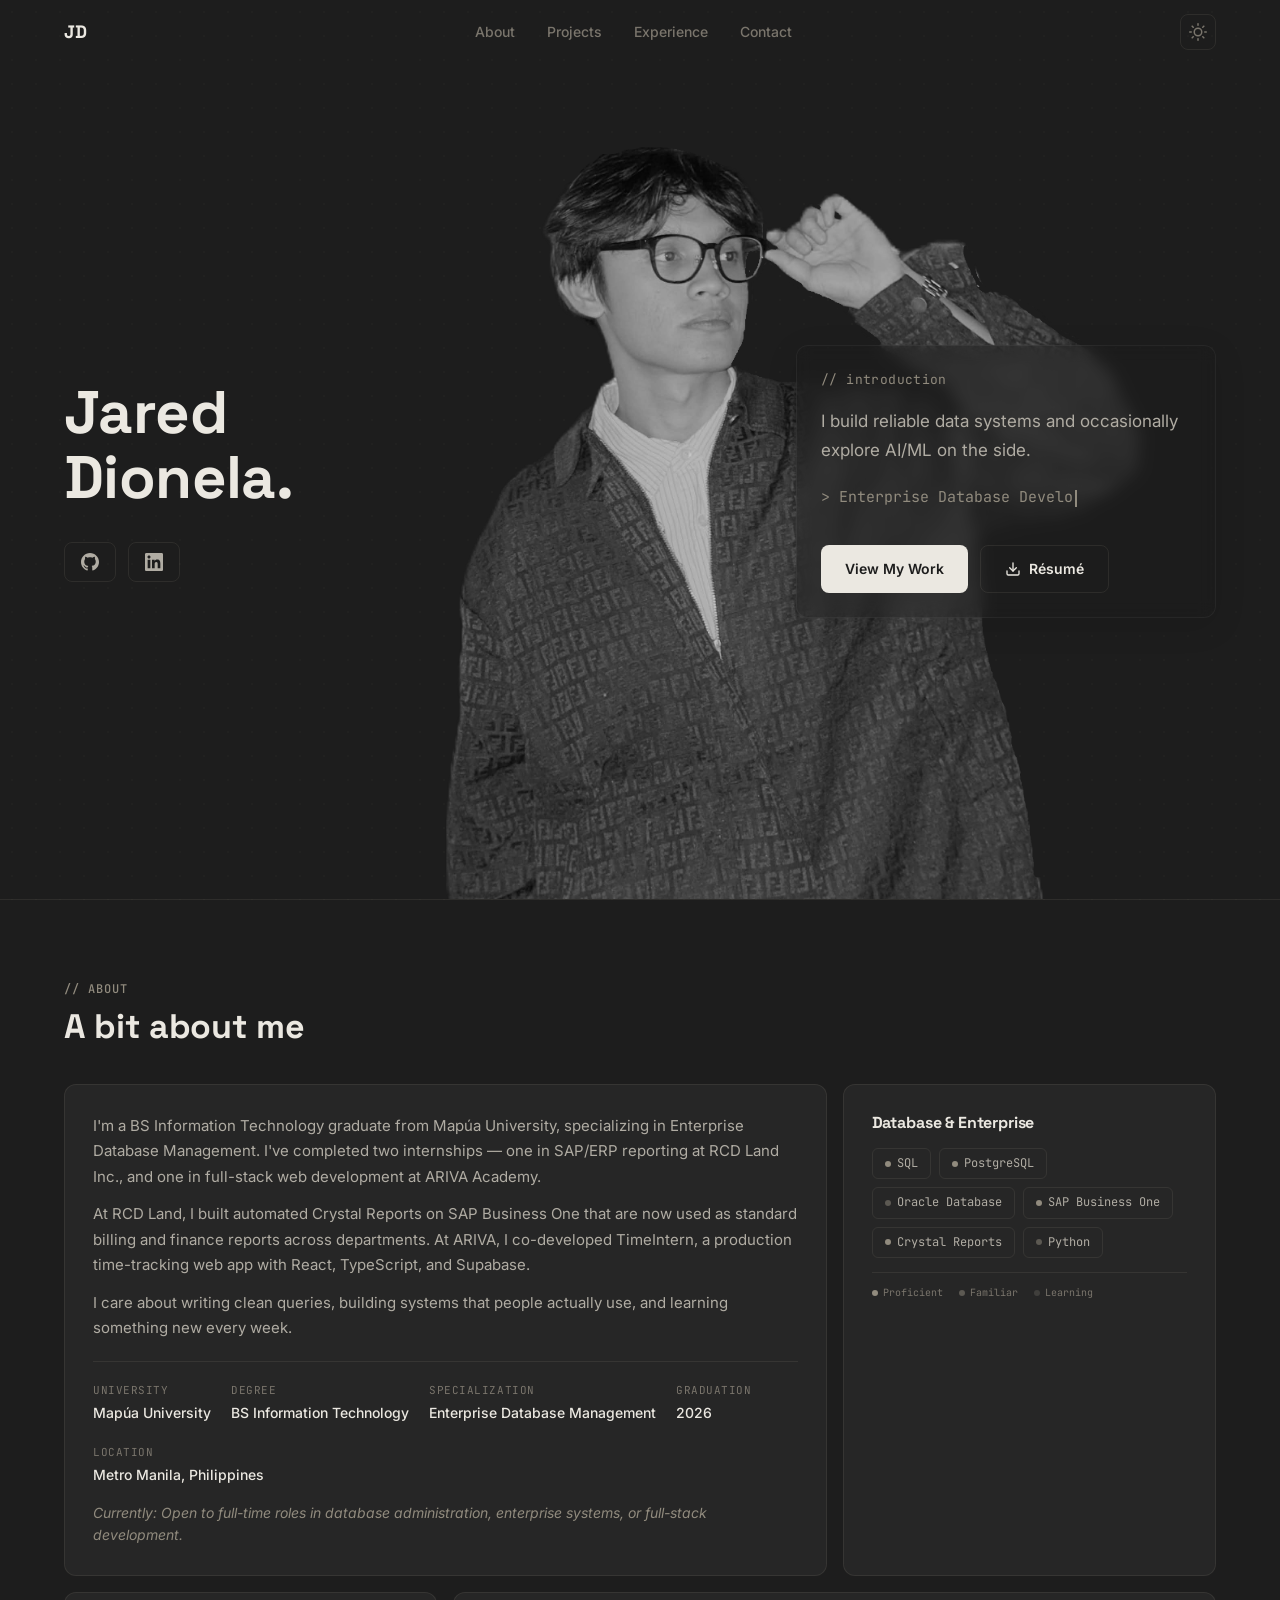
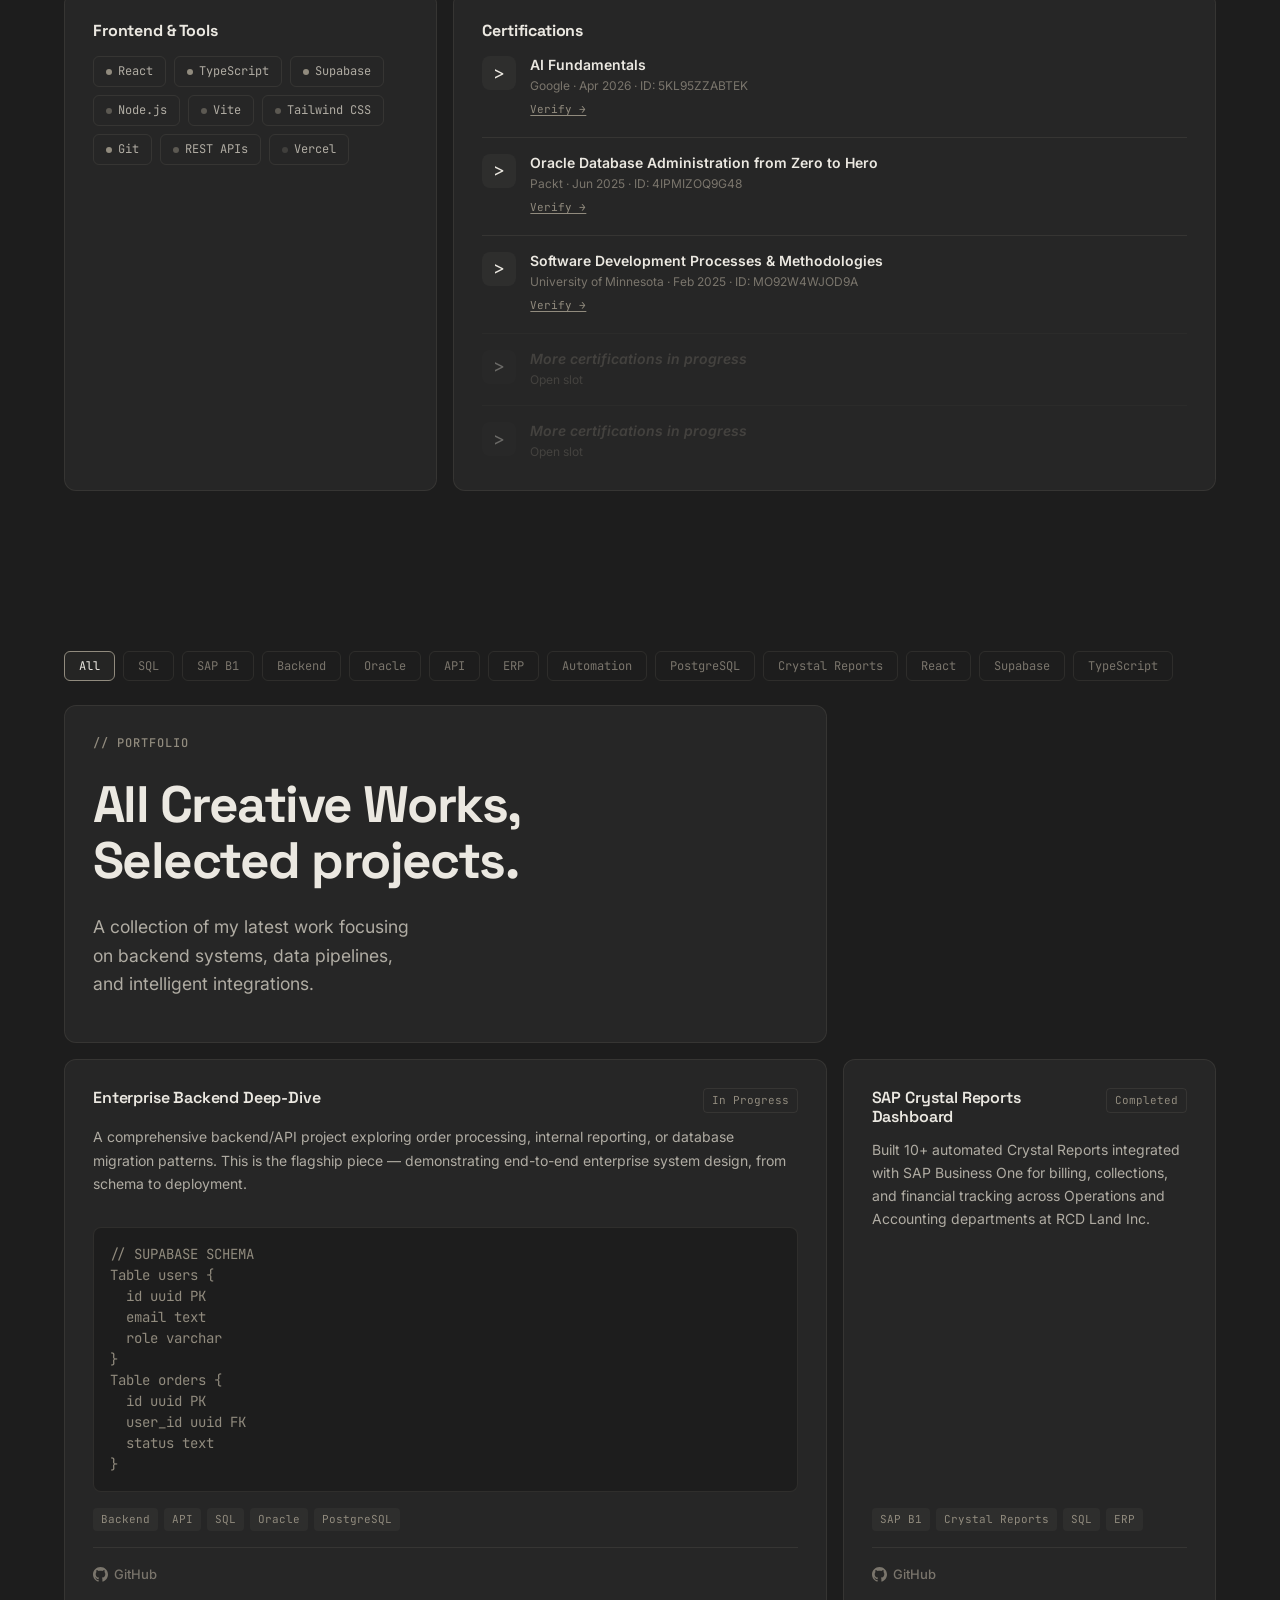
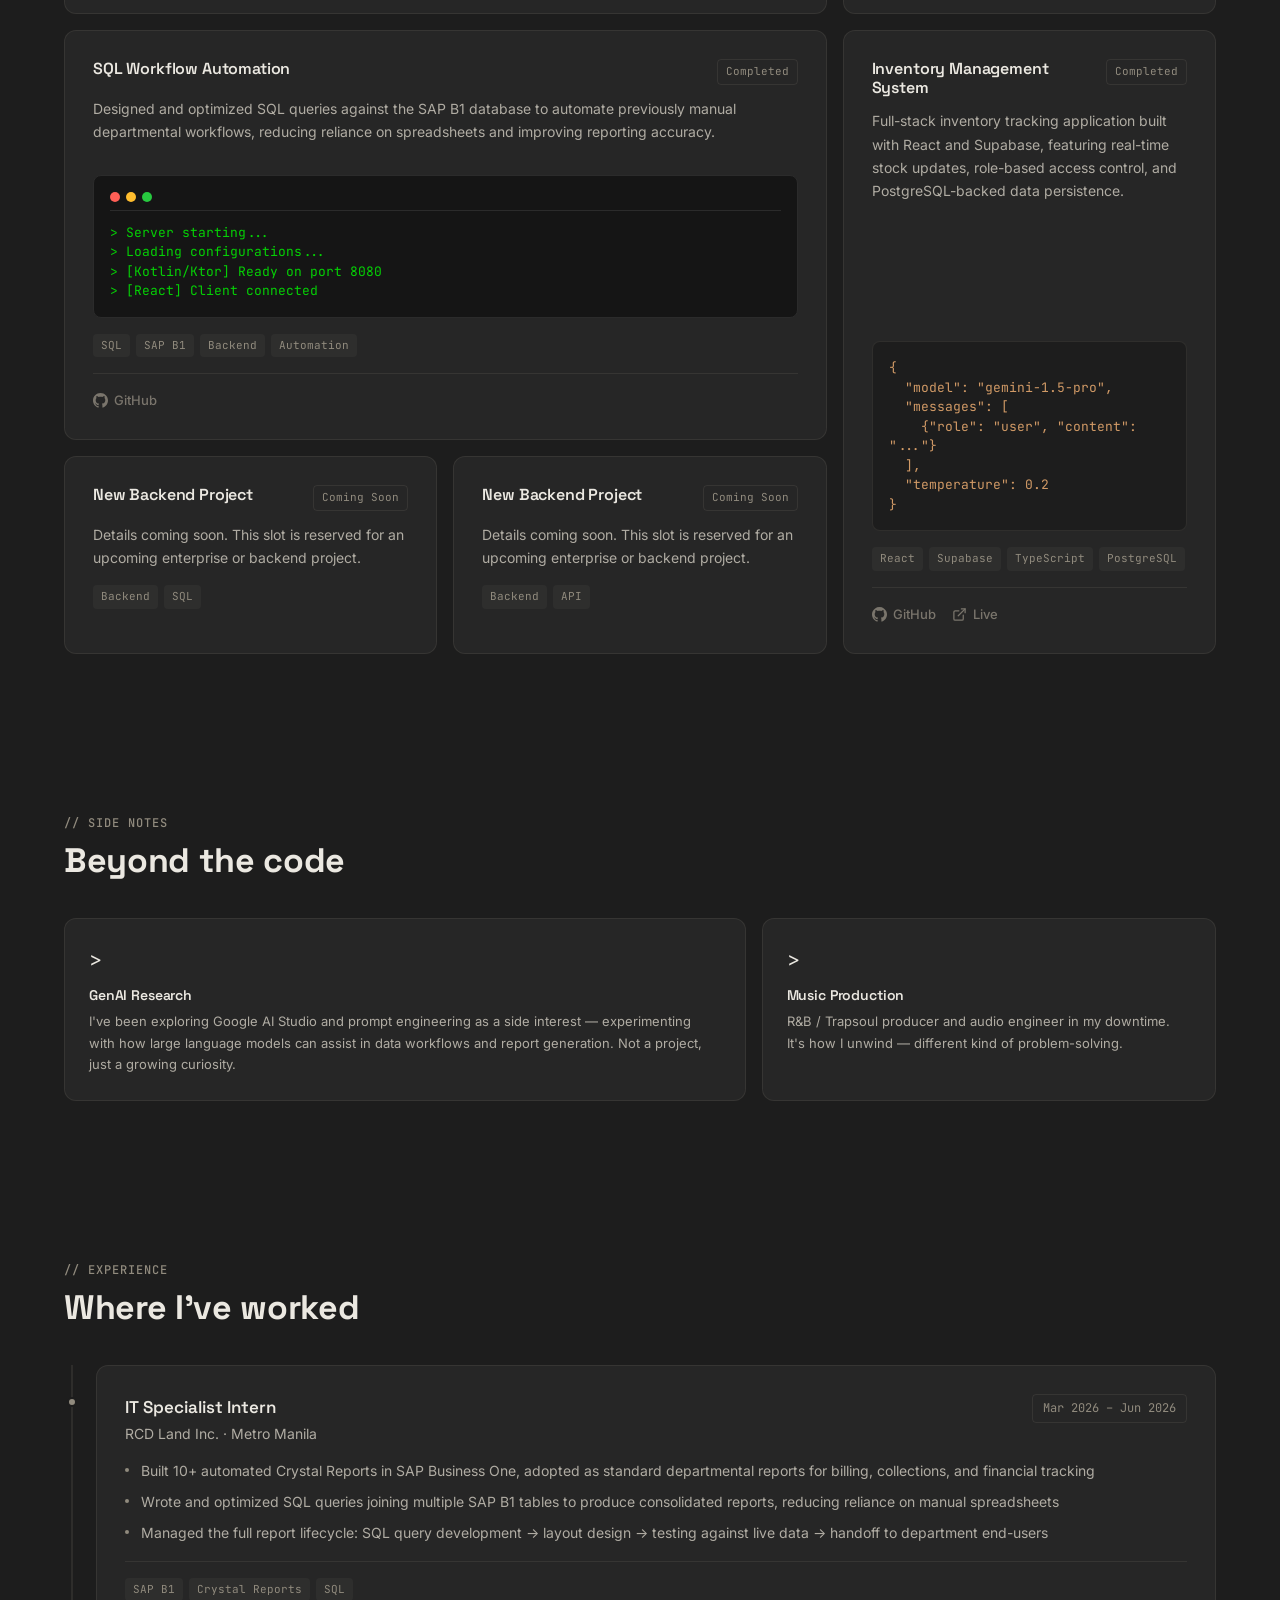
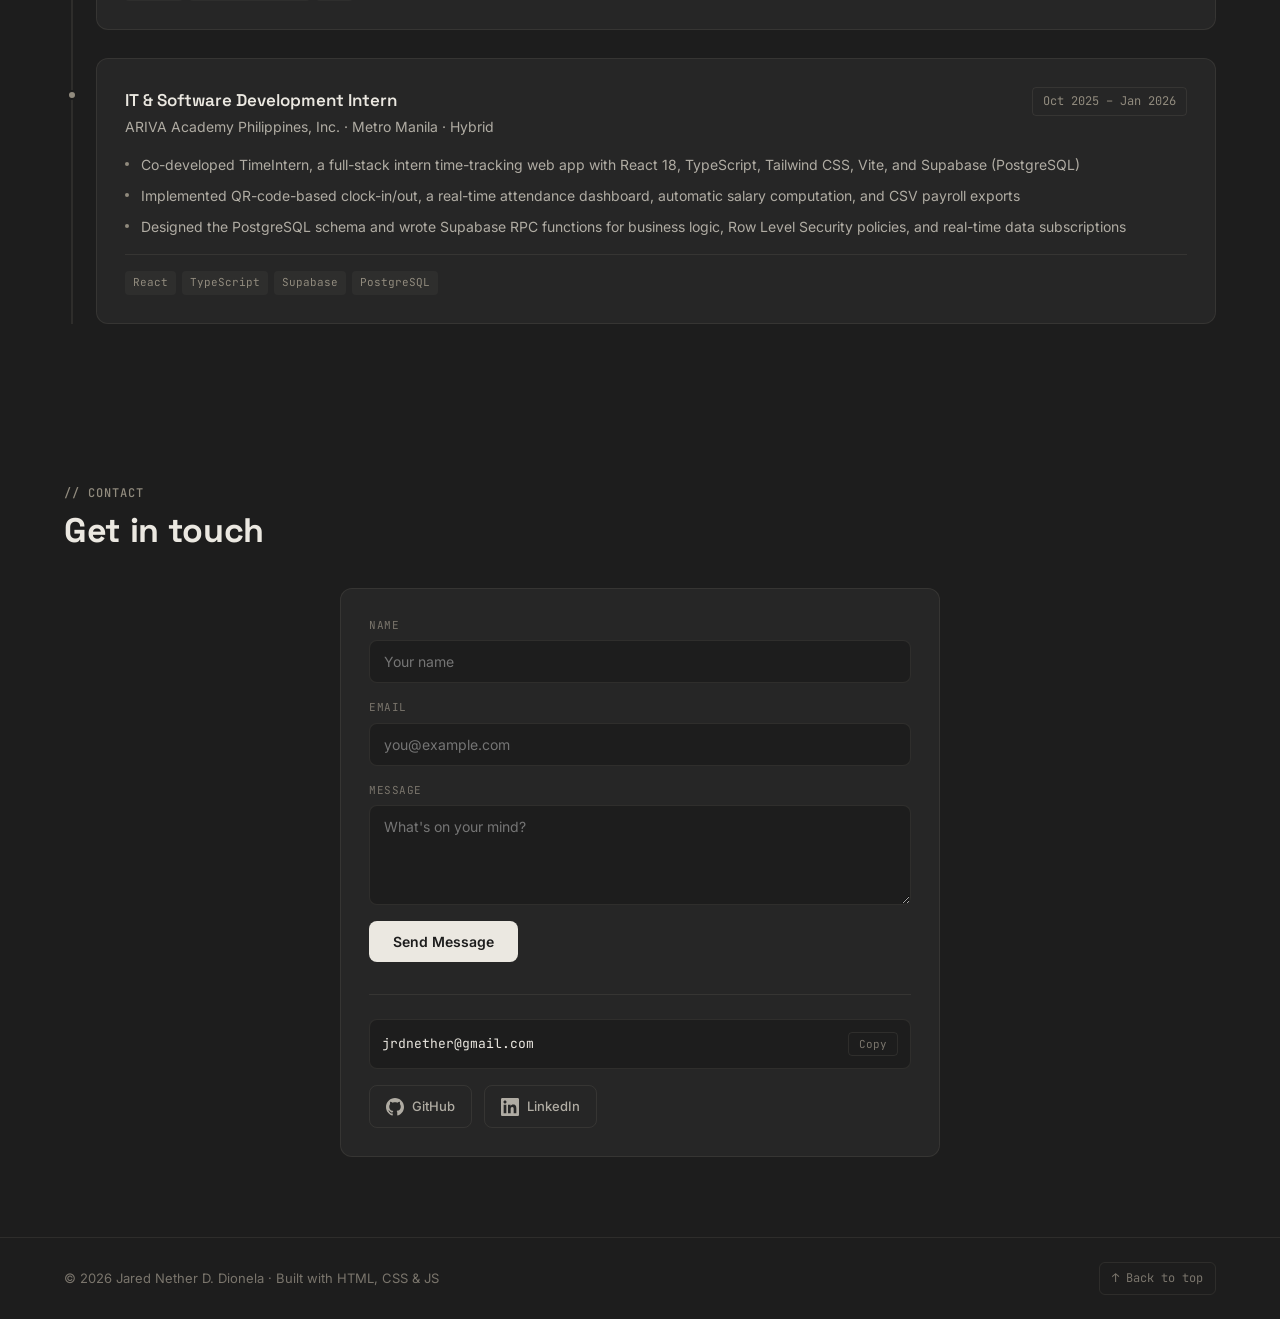
==== index.html @ 1bc5843d "refactor: standardize UI icons, implement theme-aware glassmorphism." ====
<!DOCTYPE html>
<html lang="en" data-theme="dark">

<head>
  <meta charset="UTF-8">
  <meta name="viewport" content="width=device-width, initial-scale=1.0">
  <title>Jared Nether D. Dionela — Portfolio</title>
  <meta name="description"
    content="Portfolio of Jared Nether D. Dionela — IT graduate specializing in enterprise database management, SAP/ERP reporting, and full-stack development.">

  <!-- fonts: Space Grotesk (headings), Inter (body), JetBrains Mono (accents) -->
  <link rel="preconnect" href="https://fonts.googleapis.com">
  <link rel="preconnect" href="https://fonts.gstatic.com" crossorigin>
  <link
    href="https://fonts.googleapis.com/css2?family=Inter:wght@400;500;600;700&family=JetBrains+Mono:wght@400;500&family=Space+Grotesk:wght@500;600;700&display=swap"
    rel="stylesheet">

  <link rel="stylesheet" href="style.css">
</head>

<body>

  <!-- ═══════════════════════════════════
       NAVIGATION
       ═══════════════════════════════════ -->
  <nav class="nav" id="navbar">
    <div class="nav-inner">
      <a href="#hero" class="nav-logo">JD</a>
      <ul class="nav-links" id="navLinks">
        <li><a href="#about">About</a></li>
        <li><a href="#projects">Projects</a></li>
        <li><a href="#experience">Experience</a></li>
        <li><a href="#contact">Contact</a></li>
      </ul>
      <div class="nav-right">
        <button class="theme-toggle" id="themeToggle" aria-label="Toggle dark/light mode">
          <!-- icon swapped by JS -->
          <svg viewBox="0 0 24 24" fill="none" stroke="currentColor" stroke-width="2" stroke-linecap="round"
            stroke-linejoin="round">
            <circle cx="12" cy="12" r="5"></circle>
            <line x1="12" y1="1" x2="12" y2="3"></line>
            <line x1="12" y1="21" x2="12" y2="23"></line>
            <line x1="4.22" y1="4.22" x2="5.64" y2="5.64"></line>
            <line x1="18.36" y1="18.36" x2="19.78" y2="19.78"></line>
            <line x1="1" y1="12" x2="3" y2="12"></line>
            <line x1="21" y1="12" x2="23" y2="12"></line>
            <line x1="4.22" y1="19.78" x2="5.64" y2="18.36"></line>
            <line x1="18.36" y1="5.64" x2="19.78" y2="4.22"></line>
          </svg>
        </button>
        <button class="nav-toggle" id="navToggle" aria-label="Toggle navigation">
          <span></span>
          <span></span>
          <span></span>
        </button>
      </div>
    </div>
  </nav>

  <!-- ═══════════════════════════════════
       HERO
       ═══════════════════════════════════ -->
  <section class="hero" id="hero">
    <div class="container hero-container">
      <!-- Left side: Name and Title -->
      <div class="hero-left">
        <h1>Jared<br>Dionela.</h1>
        <div class="social-actions" style="margin-top: 32px;">
          <a href="https://github.com/JaredDionela" class="social-link" target="_blank" rel="noopener">
            <svg viewBox="0 0 24 24" fill="currentColor" width="20" height="20">
              <path
                d="M12 0c-6.626 0-12 5.373-12 12 0 5.302 3.438 9.8 8.207 11.387.599.111.793-.261.793-.577v-2.234c-3.338.726-4.033-1.416-4.033-1.416-.546-1.387-1.333-1.756-1.333-1.756-1.089-.745.083-.729.083-.729 1.205.084 1.839 1.237 1.839 1.237 1.07 1.834 2.807 1.304 3.492.997.107-.775.418-1.305.762-1.604-2.665-.305-5.467-1.334-5.467-5.931 0-1.311.469-2.381 1.236-3.221-.124-.303-.535-1.524.117-3.176 0 0 1.008-.322 3.301 1.23.957-.266 1.983-.399 3.003-.404 1.02.005 2.047.138 3.006.404 2.291-1.552 3.297-1.23 3.297-1.23.653 1.653.242 2.874.118 3.176.77.84 1.235 1.911 1.235 3.221 0 4.609-2.807 5.624-5.479 5.921.43.372.823 1.102.823 2.222v3.293c0 .319.192.694.801.576 4.765-1.589 8.199-6.086 8.199-11.386 0-6.627-5.373-12-12-12z" />
            </svg>
          </a>
          <a href="https://www.linkedin.com/in/jared-nether-2209ab2bb/" class="social-link" target="_blank"
            rel="noopener">
            <svg viewBox="0 0 24 24" fill="currentColor" width="20" height="20">
              <path
                d="M20.447 20.452h-3.554v-5.569c0-1.328-.027-3.037-1.852-3.037-1.853 0-2.136 1.445-2.136 2.939v5.667H9.351V9h3.414v1.561h.046c.477-.9 1.637-1.85 3.37-1.85 3.601 0 4.267 2.37 4.267 5.455v6.286zM5.337 7.433c-1.144 0-2.063-.926-2.063-2.065 0-1.138.92-2.063 2.063-2.063 1.14 0 2.064.925 2.064 2.063 0 1.139-.925 2.065-2.064 2.065zm1.782 13.019H3.555V9h3.564v11.452zM22.225 0H1.771C.792 0 0 .774 0 1.729v20.542C0 23.227.792 24 1.771 24h20.451C23.2 24 24 23.227 24 22.271V1.729C24 .774 23.2 0 22.222 0h.003z" />
            </svg>
          </a>
        </div>
      </div>

      <!-- Center: Image -->
      <div class="hero-image-wrapper">
        <img src="assets/jared5.png" alt="Jared Nether" class="img-grayscale-reveal">
      </div>

      <!-- Right side: Description and Actions -->
      <div class="hero-right">
        <p class="hero-label mono">// introduction</p>
        <p class="hero-tagline">I build reliable data systems and occasionally explore AI/ML on the side.</p>
        <div class="typewriter-line" aria-live="polite">
          <span id="typewriterText"></span><span class="cursor"></span>
        </div>
        <div class="hero-actions" style="margin-top: 32px;">
          <a href="#projects" class="btn btn-primary">View My Work</a>
          <a href="Resume-Jared Nether D. Dionela.pdf" download class="btn btn-ghost">
            <svg width="16" height="16" viewBox="0 0 24 24" fill="none" stroke="currentColor" stroke-width="2"
              stroke-linecap="round" stroke-linejoin="round">
              <path d="M21 15v4a2 2 0 0 1-2 2H5a2 2 0 0 1-2-2v-4"></path>
              <polyline points="7 10 12 15 17 10"></polyline>
              <line x1="12" y1="15" x2="12" y2="3"></line>
            </svg>
            Résumé
          </a>
        </div>
      </div>
    </div>
  </section>

  <!-- ═══════════════════════════════════
       ABOUT + SKILLS + CERTIFICATIONS
       ═══════════════════════════════════ -->
  <section class="section" id="about">
    <div class="container">
      <div class="section-header reveal">
        <p class="section-label mono">// about</p>
        <h2 class="section-title">A bit about me</h2>
      </div>

      <div class="bento-grid">

        <!-- About card — spans 2 cols -->
        <div class="bento-card span-2 reveal">
          <div class="about-bio">
            <p>
              I'm a BS Information Technology graduate from Mapúa University, specializing in
              Enterprise Database Management. I've completed two internships — one in SAP/ERP
              reporting at RCD Land Inc., and one in full-stack web development at ARIVA Academy.
            </p>
            <p>
              At RCD Land, I built automated Crystal Reports on SAP Business One that are now used
              as standard billing and finance reports across departments. At ARIVA, I co-developed
              TimeIntern, a production time-tracking web app with React, TypeScript, and Supabase.
            </p>
            <p>
              I care about writing clean queries, building systems that people actually use, and
              learning something new every week.
            </p>
          </div>
          <div class="about-details">
            <div>
              <div class="about-detail-label">University</div>
              <div class="about-detail-value">Mapúa University</div>
            </div>
            <div>
              <div class="about-detail-label">Degree</div>
              <div class="about-detail-value">BS Information Technology</div>
            </div>
            <div>
              <div class="about-detail-label">Specialization</div>
              <div class="about-detail-value">Enterprise Database Management</div>
            </div>
            <div>
              <div class="about-detail-label">Graduation</div>
              <div class="about-detail-value">2026</div>
            </div>
            <div>
              <div class="about-detail-label">Location</div>
              <div class="about-detail-value">Metro Manila, Philippines</div>
            </div>
          </div>
          <p class="about-currently">
            Currently: Open to full-time roles in database administration, enterprise systems,
            or full-stack development.
          </p>
        </div>

        <!-- Database & Enterprise Skills card -->
        <div class="bento-card reveal">
          <h3 class="skills-card-title">Database & Enterprise</h3>
          <div class="skill-tags">
            <span class="skill-pill tier-proficient"><span class="tier-dot"></span>SQL</span>
            <span class="skill-pill tier-proficient"><span class="tier-dot"></span>PostgreSQL</span>
            <span class="skill-pill tier-familiar"><span class="tier-dot"></span>Oracle Database</span>
            <span class="skill-pill tier-proficient"><span class="tier-dot"></span>SAP Business One</span>
            <span class="skill-pill tier-proficient"><span class="tier-dot"></span>Crystal Reports</span>
            <span class="skill-pill tier-familiar"><span class="tier-dot"></span>Python</span>
          </div>
          <div class="skill-legend">
            <span class="legend-item"><span class="tier-dot"
                style="background:var(--accent-muted)"></span>Proficient</span>
            <span class="legend-item"><span class="tier-dot"
                style="background:rgba(145,139,126,0.5)"></span>Familiar</span>
            <span class="legend-item"><span class="tier-dot"
                style="background:rgba(145,139,126,0.25)"></span>Learning</span>
          </div>
        </div>

        <!-- Frontend & Tools Skills card -->
        <div class="bento-card reveal">
          <h3 class="skills-card-title">Frontend & Tools</h3>
          <div class="skill-tags">
            <span class="skill-pill tier-proficient"><span class="tier-dot"></span>React</span>
            <span class="skill-pill tier-proficient"><span class="tier-dot"></span>TypeScript</span>
            <span class="skill-pill tier-proficient"><span class="tier-dot"></span>Supabase</span>
            <span class="skill-pill tier-familiar"><span class="tier-dot"></span>Node.js</span>
            <span class="skill-pill tier-familiar"><span class="tier-dot"></span>Vite</span>
            <span class="skill-pill tier-familiar"><span class="tier-dot"></span>Tailwind CSS</span>
            <span class="skill-pill tier-proficient"><span class="tier-dot"></span>Git</span>
            <span class="skill-pill tier-familiar"><span class="tier-dot"></span>REST APIs</span>
            <span class="skill-pill tier-learning"><span class="tier-dot"></span>Vercel</span>
          </div>
        </div>

        <!-- Certifications card — spans 2 cols -->
        <div class="bento-card span-2 reveal">
          <h3 class="skills-card-title">Certifications</h3>

          <div class="cert-item">
            <div class="cert-icon">></div>
            <div>
              <div class="cert-name">AI Fundamentals</div>
              <div class="cert-meta">Google · Apr 2026 · ID: 5KL95ZZABTEK</div>
              <a href="#" class="cert-verify">Verify →</a><!-- TODO: Replace with actual verification URL -->
            </div>
          </div>

          <div class="cert-item">
            <div class="cert-icon">></div>
            <div>
              <div class="cert-name">Oracle Database Administration from Zero to Hero</div>
              <div class="cert-meta">Packt · Jun 2025 · ID: 4IPMIZOQ9G48</div>
              <a href="#" class="cert-verify">Verify →</a><!-- TODO: Replace with actual verification URL -->
            </div>
          </div>

          <div class="cert-item">
            <div class="cert-icon">></div>
            <div>
              <div class="cert-name">Software Development Processes & Methodologies</div>
              <div class="cert-meta">University of Minnesota · Feb 2025 · ID: MO92W4WJOD9A</div>
              <a href="#" class="cert-verify">Verify →</a><!-- TODO: Replace with actual verification URL -->
            </div>
          </div>

          <div class="cert-item cert-placeholder">
            <div class="cert-icon">></div>
            <div>
              <div class="cert-name">More certifications in progress</div>
              <div class="cert-meta">Open slot</div>
            </div>
          </div>

          <div class="cert-item cert-placeholder">
            <div class="cert-icon">></div>
            <div>
              <div class="cert-name">More certifications in progress</div>
              <div class="cert-meta">Open slot</div>
            </div>
          </div>
        </div>

      </div><!-- .bento-grid -->
    </div>
  </section>

  <!-- ═══════════════════════════════════
       PROJECTS
       ═══════════════════════════════════ -->
  <section class="section" id="projects">
    <div class="container">
      <div class="projects-filter reveal" id="projectsFilter">
        <!-- filter buttons rendered by main.js -->
      </div>
      <div class="projects-grid reveal" id="projectsGrid">
        <!-- project cards rendered by main.js from content.js data -->
      </div>
    </div>
  </section>

  <!-- ═══════════════════════════════════
       PERSONALITY CARDS (strand B)
       ═══════════════════════════════════ -->
  <section class="section">
    <div class="container">
      <div class="section-header reveal">
        <p class="section-label mono">// side notes</p>
        <h2 class="section-title">Beyond the code</h2>
      </div>
      <div class="personality-grid reveal">

        <div class="personality-card">
          <div class="personality-icon">></div>
          <h3 class="personality-title">GenAI Research</h3>
          <p class="personality-note">
            I've been exploring Google AI Studio and prompt engineering as a side interest —
            experimenting with how large language models can assist in data workflows and
            report generation. Not a project, just a growing curiosity.
          </p>
        </div>

        <div class="personality-card">
          <div class="personality-icon">></div>
          <h3 class="personality-title">Music Production</h3>
          <p class="personality-note">
            R&B / Trapsoul producer and audio engineer in my downtime. It's how I unwind —
            different kind of problem-solving.
          </p>
        </div>

      </div>
    </div>
  </section>

  <!-- ═══════════════════════════════════
       EXPERIENCE
       ═══════════════════════════════════ -->
  <section class="section" id="experience">
    <div class="container">
      <div class="section-header reveal">
        <p class="section-label mono">// experience</p>
        <h2 class="section-title">Where I've worked</h2>
      </div>

      <div class="timeline reveal">

        <!-- RCD Land — most recent first -->
        <div class="timeline-entry">
          <div class="timeline-card">
            <div class="timeline-header">
              <div>
                <div class="timeline-role">IT Specialist Intern</div>
                <div class="timeline-company">RCD Land Inc. · Metro Manila</div>
              </div>
              <span class="timeline-date mono">Mar 2026 – Jun 2026</span>
            </div>
            <ul class="timeline-bullets">
              <li>Built 10+ automated Crystal Reports in SAP Business One, adopted as standard departmental reports for
                billing, collections, and financial tracking</li>
              <li>Wrote and optimized SQL queries joining multiple SAP B1 tables to produce consolidated reports,
                reducing reliance on manual spreadsheets</li>
              <li>Managed the full report lifecycle: SQL query development → layout design → testing against live data →
                handoff to department end-users</li>
            </ul>
            <div class="timeline-tags">
              <span class="project-tag">SAP B1</span>
              <span class="project-tag">Crystal Reports</span>
              <span class="project-tag">SQL</span>
            </div>
          </div>
        </div>

        <!-- ARIVA Academy -->
        <div class="timeline-entry">
          <div class="timeline-card">
            <div class="timeline-header">
              <div>
                <div class="timeline-role">IT & Software Development Intern</div>
                <div class="timeline-company">ARIVA Academy Philippines, Inc. · Metro Manila · Hybrid</div>
              </div>
              <span class="timeline-date mono">Oct 2025 – Jan 2026</span>
            </div>
            <ul class="timeline-bullets">
              <li>Co-developed TimeIntern, a full-stack intern time-tracking web app with React 18, TypeScript, Tailwind
                CSS, Vite, and Supabase (PostgreSQL)</li>
              <li>Implemented QR-code-based clock-in/out, a real-time attendance dashboard, automatic salary
                computation, and CSV payroll exports</li>
              <li>Designed the PostgreSQL schema and wrote Supabase RPC functions for business logic, Row Level Security
                policies, and real-time data subscriptions</li>
            </ul>
            <div class="timeline-tags">
              <span class="project-tag">React</span>
              <span class="project-tag">TypeScript</span>
              <span class="project-tag">Supabase</span>
              <span class="project-tag">PostgreSQL</span>
            </div>
          </div>
        </div>

      </div><!-- .timeline -->
    </div>
  </section>

  <!-- ═══════════════════════════════════
       CONTACT
       ═══════════════════════════════════ -->
  <section class="section" id="contact">
    <div class="container">
      <div class="section-header reveal">
        <p class="section-label mono">// contact</p>
        <h2 class="section-title">Get in touch</h2>
      </div>

      <div class="contact-form-card reveal" style="max-width: 600px; margin: 0 auto;">

        <!-- Contact form -->
        <form class="contact-form" id="contactForm" action="https://formsubmit.co/jrdnether@gmail.com" method="POST"
          style="margin-bottom: 32px;">
          <div class="form-group">
            <label class="form-label" for="contactName">Name</label>
            <input class="form-input" type="text" id="contactName" name="name" required placeholder="Your name">
          </div>
          <div class="form-group">
            <label class="form-label" for="contactEmail">Email</label>
            <input class="form-input" type="email" id="contactEmail" name="email" required
              placeholder="you@example.com">
          </div>
          <div class="form-group">
            <label class="form-label" for="contactMessage">Message</label>
            <textarea class="form-textarea" id="contactMessage" name="message" required
              placeholder="What's on your mind?"></textarea>
          </div>
          <button type="submit" class="btn btn-primary form-submit">Send Message</button>
        </form>

        <hr style="border: 0; border-top: 1px solid var(--border-rest); margin-bottom: 24px;">

        <!-- Contact info -->
        <div class="contact-email-row" style="margin-bottom: 16px;">
          <span class="contact-email mono">jrdnether@gmail.com</span>
          <button class="copy-email-btn mono" id="copyEmailBtn">Copy</button>
        </div>
        <div class="contact-socials">
          <a href="https://github.com/JaredDionela" class="social-link" target="_blank" rel="noopener">
            <svg viewBox="0 0 24 24" fill="currentColor">
              <path
                d="M12 0c-6.626 0-12 5.373-12 12 0 5.302 3.438 9.8 8.207 11.387.599.111.793-.261.793-.577v-2.234c-3.338.726-4.033-1.416-4.033-1.416-.546-1.387-1.333-1.756-1.333-1.756-1.089-.745.083-.729.083-.729 1.205.084 1.839 1.237 1.839 1.237 1.07 1.834 2.807 1.304 3.492.997.107-.775.418-1.305.762-1.604-2.665-.305-5.467-1.334-5.467-5.931 0-1.311.469-2.381 1.236-3.221-.124-.303-.535-1.524.117-3.176 0 0 1.008-.322 3.301 1.23.957-.266 1.983-.399 3.003-.404 1.02.005 2.047.138 3.006.404 2.291-1.552 3.297-1.23 3.297-1.23.653 1.653.242 2.874.118 3.176.77.84 1.235 1.911 1.235 3.221 0 4.609-2.807 5.624-5.479 5.921.43.372.823 1.102.823 2.222v3.293c0 .319.192.694.801.576 4.765-1.589 8.199-6.086 8.199-11.386 0-6.627-5.373-12-12-12z" />
            </svg>
            GitHub
          </a>
          <a href="https://www.linkedin.com/in/jared-nether-2209ab2bb/" class="social-link" target="_blank"
            rel="noopener">
            <svg viewBox="0 0 24 24" fill="currentColor">
              <path
                d="M20.447 20.452h-3.554v-5.569c0-1.328-.027-3.037-1.852-3.037-1.853 0-2.136 1.445-2.136 2.939v5.667H9.351V9h3.414v1.561h.046c.477-.9 1.637-1.85 3.37-1.85 3.601 0 4.267 2.37 4.267 5.455v6.286zM5.337 7.433c-1.144 0-2.063-.926-2.063-2.065 0-1.138.92-2.063 2.063-2.063 1.14 0 2.064.925 2.064 2.063 0 1.139-.925 2.065-2.064 2.065zm1.782 13.019H3.555V9h3.564v11.452zM22.225 0H1.771C.792 0 0 .774 0 1.729v20.542C0 23.227.792 24 1.771 24h20.451C23.2 24 24 23.227 24 22.271V1.729C24 .774 23.2 0 22.222 0h.003z" />
            </svg>
            LinkedIn
          </a>
        </div>

      </div>
    </div>
  </section>

  <!-- ═══════════════════════════════════
       FOOTER
       ═══════════════════════════════════ -->
  <footer class="footer">
    <div class="container">
      <div class="footer-inner">
        <p class="footer-text">© 2026 Jared Nether D. Dionela · Built with HTML, CSS & JS</p>
        <a href="#hero" class="back-to-top">↑ Back to top</a>
      </div>
    </div>
  </footer>

  <script src="content.js?v=2"></script>
  <script src="main.js?v=2"></script>
</body>

</html>
---- style.css ----
/* ═══════════════════════════════════════════════════
   style.css — charcoal + taupe bento design system
   no gradients, no second accent, no pastel anything
   ═══════════════════════════════════════════════════ */

/* ── Palette (locked — do not deviate) ── */
:root {
  --bg-main: #1D1D1D;
  --bg-card: #262626;
  --text-primary: #EBE8E1;
  --accent-muted: #918B7E;
  --border-rest: rgba(145, 139, 126, 0.15);

  /* derived from the base palette */
  --text-secondary: #B0ACA3;
  --text-muted: #7A756C;
  --shadow-hover: rgba(145, 139, 126, 0.1);

  /* glassmorphism variables */
  --bg-glass: rgba(29, 29, 29, 0.4);
  --border-glass: rgba(255, 255, 255, 0.05);

  /* layout tokens */
  --card-radius: 12px;
  --card-padding: 28px;
  --section-gap: 80px;
  --container-width: 1200px;
}

/* ── Light mode ── */
[data-theme="light"] {
  --bg-main: #F5F3EF;
  --bg-card: #EAE6DE; /* Using a dirty white instead of bright #FFFFFF */
  --text-primary: #1D1D1D;
  --text-secondary: #4A4640;
  --text-muted: #918B7E;
  --accent-muted: #7A756C;
  --border-rest: rgba(145, 139, 126, 0.22);
  --shadow-hover: rgba(145, 139, 126, 0.15);
  --bg-glass: rgba(245, 243, 239, 0.6);
  --border-glass: rgba(0, 0, 0, 0.05);
}

/* ── Reset ── */
*,
*::before,
*::after {
  margin: 0;
  padding: 0;
  box-sizing: border-box;
}

html {
  scroll-behavior: smooth;
  scroll-padding-top: 80px;
}

body {
  font-family: 'Inter', 'Manrope', -apple-system, BlinkMacSystemFont, sans-serif;
  background: var(--bg-main);
  color: var(--text-primary);
  line-height: 1.6;
  overflow-x: hidden;
  -webkit-font-smoothing: antialiased;
  position: relative;
  transition: background 0.3s, color 0.3s;
}

/* ── Faint dot pattern background ── */
/* using a css-only radial gradient so there's no image dependency */
body::before {
  content: '';
  position: fixed;
  inset: 0;
  background-image: radial-gradient(circle, var(--accent-muted) 1px, transparent 1px);
  background-size: 24px 24px;
  opacity: 0.04;
  pointer-events: none;
  z-index: 0;
}

/* ── Typography ── */
h1,
h2,
h3 {
  font-family: 'Space Grotesk', sans-serif;
  font-weight: 700;
  letter-spacing: -0.01em;
  line-height: 1.2;
}

.mono {
  font-family: 'JetBrains Mono', monospace;
}

a {
  color: inherit;
  text-decoration: none;
}

img {
  max-width: 100%;
  display: block;
}

/* ── Container ── */
.container {
  max-width: var(--container-width);
  margin: 0 auto;
  padding: 0 24px;
}

/* ═══════════════════════════════════
   BENTO CARD BASE
   ═══════════════════════════════════ */
.bento-card {
  background: var(--bg-card);
  border: 1px solid var(--border-rest);
  border-radius: var(--card-radius);
  padding: var(--card-padding);
  transition: all 0.3s ease;
  position: relative;
  z-index: 1;
}

.bento-card:hover {
  border-color: var(--accent-muted);
  transform: translateY(-4px);
  box-shadow: 0 10px 30px var(--shadow-hover);
}

/* ═══════════════════════════════════
   NAVIGATION
   ═══════════════════════════════════ */
.nav {
  position: fixed;
  top: 0;
  left: 0;
  right: 0;
  z-index: 1000;
  transition: background 0.3s, border-color 0.3s;
  background: transparent;
}

.nav.scrolled {
  background: rgba(29, 29, 29, 0.88);
  backdrop-filter: blur(16px);
  -webkit-backdrop-filter: blur(16px);
  border-bottom: 1px solid var(--border-rest);
}

[data-theme="light"] .nav.scrolled {
  background: rgba(245, 243, 239, 0.88);
}

.nav-inner {
  max-width: var(--container-width);
  margin: 0 auto;
  display: flex;
  justify-content: space-between;
  align-items: center;
  height: 64px;
  padding: 0 24px;
}

.nav-logo {
  font-family: 'Space Grotesk', sans-serif;
  font-weight: 700;
  font-size: 18px;
  color: var(--text-primary);
  letter-spacing: -0.02em;
}

.nav-links {
  display: flex;
  gap: 32px;
  list-style: none;
  align-items: center;
}

.nav-links a {
  font-size: 14px;
  font-weight: 500;
  color: var(--text-muted);
  transition: color 0.3s;
  position: relative;
}

.nav-links a::after {
  content: '';
  position: absolute;
  bottom: -4px;
  left: 0;
  width: 0;
  height: 1.5px;
  background: var(--accent-muted);
  transition: width 0.3s ease;
}

.nav-links a:hover,
.nav-links a.active {
  color: var(--text-primary);
}

.nav-links a:hover::after,
.nav-links a.active::after {
  width: 100%;
}

.nav-right {
  display: flex;
  align-items: center;
  gap: 8px;
}

/* ── Theme toggle ── */
.theme-toggle {
  background: none;
  border: 1px solid var(--border-rest);
  border-radius: 8px;
  padding: 7px;
  cursor: pointer;
  color: var(--text-muted);
  transition: all 0.3s;
  display: flex;
  align-items: center;
  justify-content: center;
  width: 36px;
  height: 36px;
}

.theme-toggle:hover {
  border-color: var(--accent-muted);
  color: var(--text-primary);
}

.theme-toggle svg {
  width: 18px;
  height: 18px;
}

/* ── Mobile hamburger ── */
.nav-toggle {
  display: none;
  flex-direction: column;
  gap: 5px;
  cursor: pointer;
  background: none;
  border: none;
  padding: 4px;
}

.nav-toggle span {
  display: block;
  width: 22px;
  height: 2px;
  background: var(--text-muted);
  border-radius: 2px;
  transition: all 0.3s;
}

/* ═══════════════════════════════════
   HERO
   ═══════════════════════════════════ */
.hero {
  min-height: 100vh;
  display: flex;
  align-items: center;
  padding-top: 64px;
  position: relative;
  z-index: 1;
  border-bottom: 1px solid var(--border-rest); /* Creates a ground line */
  overflow: hidden; /* Clips the image perfectly at the ground line */
}

.hero-container {
  position: center;
  width: 100%;
  display: flex;
  justify-content: space-between;
  align-items: center;
}

.hero-left,
.hero-right {
  position: relative;
  z-index: 2;
  /* Text sits above the portrait */
  flex: 1;
}

.hero-left {
  padding-right: 20px;
}

.hero-right {
  max-width: 420px;
  padding: 24px;
  border-radius: 12px;
  background: var(--bg-glass); /* Theme-aware subtle transparent background */
  backdrop-filter: blur(8px);
  -webkit-backdrop-filter: blur(8px);
  border: 1px solid var(--border-glass); /* Theme-aware subtle border */
  box-shadow: 0 8px 32px rgba(0, 0, 0, 0.1); /* Softened shadow */
}

.hero-image-wrapper {
  position: absolute;
  left: 35%; /* Shifted left to compensate for transparent space on the left of the PNG */
  transform: translateX(-50%);
  bottom: 0; /* Sits completely flush with the ground line */
  z-index: 1;
  width: 600px;
  max-width: 90vw;
  height: 90vh;
  display: flex;
  align-items: flex-end;
  justify-content: center;
  opacity: 0;
  animation: hero-enter 1s cubic-bezier(0.16, 1, 0.3, 1) forwards 0.5s;
}

.hero-image-wrapper img {
  max-height: 100%;
  width: 100%;
  object-fit: contain;
  object-position: bottom center;
  transform: scale(1.35); /* Scale up the image significantly */
  transform-origin: bottom center; /* Grow upwards from the ground */
}

/* staggered entrance — each child fades in */
.hero-left>*,
.hero-right>* {
  opacity: 0;
  animation: hero-enter 0.7s cubic-bezier(0.16, 1, 0.3, 1) forwards;
}

.hero-left>*:nth-child(1) {
  animation-delay: 0.1s;
}

.hero-left>*:nth-child(2) {
  animation-delay: 0.2s;
}

.hero-right>*:nth-child(1) {
  animation-delay: 0.3s;
}

.hero-right>*:nth-child(2) {
  animation-delay: 0.4s;
}

.hero-right>*:nth-child(3) {
  animation-delay: 0.5s;
}

.hero-right>*:nth-child(4) {
  animation-delay: 0.6s;
}

@keyframes hero-enter {
  from {
    opacity: 0;
    transform: translateY(20px);
  }

  to {
    opacity: 1;
    transform: translateY(0);
  }
}

.hero-label {
  font-family: 'JetBrains Mono', monospace;
  font-size: 13px;
  color: var(--accent-muted);
  margin-bottom: 16px;
  letter-spacing: 0.03em;
}

.hero h1 {
  font-size: clamp(36px, 5.5vw, 60px);
  color: var(--text-primary);
  margin-bottom: 16px;
  line-height: 1.08;
}

.hero-tagline {
  font-size: 17px;
  color: var(--text-secondary);
  line-height: 1.7;
  margin-bottom: 20px;
  max-width: 520px;
}

/* ── Typewriter ── */
.typewriter-line {
  font-family: 'JetBrains Mono', monospace;
  font-size: 15px;
  color: var(--accent-muted);
  margin-bottom: 36px;
  min-height: 24px;
}

.typewriter-line .cursor {
  display: inline-block;
  width: 2px;
  height: 1.1em;
  background: var(--accent-muted);
  margin-left: 2px;
  animation: blink-cursor 1s step-end infinite;
  vertical-align: text-bottom;
}

@keyframes blink-cursor {

  0%,
  100% {
    opacity: 1;
  }

  50% {
    opacity: 0;
  }
}

.social-actions,
.hero-actions {
  display: flex;
  gap: 12px;
  flex-wrap: wrap;
}

/* ── Buttons ── */
.btn {
  display: inline-flex;
  align-items: center;
  gap: 8px;
  padding: 12px 24px;
  border-radius: 8px;
  font-size: 14px;
  font-weight: 600;
  font-family: 'Inter', sans-serif;
  cursor: pointer;
  border: none;
  transition: all 0.3s ease;
}

.btn-primary {
  background: var(--text-primary);
  color: var(--bg-main);
}

.btn-primary:hover {
  opacity: 0.88;
  transform: translateY(-2px);
}

.btn-ghost {
  background: transparent;
  color: var(--text-primary);
  border: 1px solid var(--border-rest);
}

.btn-ghost:hover {
  border-color: var(--accent-muted);
  transform: translateY(-2px);
}

/* ═══════════════════════════════════
   SECTIONS
   ═══════════════════════════════════ */
.section {
  padding: var(--section-gap) 0;
  position: relative;
  z-index: 1;
}

.section-header {
  margin-bottom: 36px;
}

.section-label {
  font-family: 'JetBrains Mono', monospace;
  font-size: 12px;
  font-weight: 500;
  letter-spacing: 0.08em;
  text-transform: uppercase;
  color: var(--accent-muted);
  margin-bottom: 8px;
}

.section-title {
  font-size: clamp(24px, 3.5vw, 34px);
  color: var(--text-primary);
}

/* ═══════════════════════════════════
   BENTO GRID
   ═══════════════════════════════════ */
.bento-grid {
  display: grid;
  grid-template-columns: repeat(3, 1fr);
  gap: 16px;
}

.span-2 {
  grid-column: span 2;
}

.span-3 {
  grid-column: span 3;
}

/* ═══════════════════════════════════
   ABOUT CARD
   ═══════════════════════════════════ */
.about-bio p {
  color: var(--text-secondary);
  margin-bottom: 12px;
  font-size: 15px;
  line-height: 1.7;
}

.about-bio p:last-child {
  margin-bottom: 0;
}

.about-details {
  display: flex;
  flex-wrap: wrap;
  gap: 20px;
  margin-top: 20px;
  padding-top: 20px;
  border-top: 1px solid var(--border-rest);
}

.about-detail-label {
  font-family: 'JetBrains Mono', monospace;
  font-size: 11px;
  color: var(--text-muted);
  text-transform: uppercase;
  letter-spacing: 0.05em;
  margin-bottom: 2px;
}

.about-detail-value {
  font-size: 14px;
  color: var(--text-primary);
  font-weight: 500;
}

.about-currently {
  margin-top: 16px;
  font-size: 14px;
  color: var(--accent-muted);
  font-style: italic;
}

/* ═══════════════════════════════════
   SKILLS CARDS
   ═══════════════════════════════════ */
.skills-card-title {
  font-size: 16px;
  color: var(--text-primary);
  margin-bottom: 16px;
}

.skill-tags {
  display: flex;
  flex-wrap: wrap;
  gap: 8px;
}

.skill-pill {
  font-family: 'JetBrains Mono', monospace;
  font-size: 12px;
  padding: 5px 12px;
  border-radius: 6px;
  border: 1px solid var(--border-rest);
  color: var(--text-secondary);
  transition: all 0.3s;
  display: inline-flex;
  align-items: center;
  gap: 6px;
}

.skill-pill:hover {
  border-color: var(--accent-muted);
  color: var(--text-primary);
}

.tier-dot {
  width: 6px;
  height: 6px;
  border-radius: 50%;
  flex-shrink: 0;
}

.tier-proficient .tier-dot {
  background: var(--accent-muted);
}

.tier-familiar .tier-dot {
  background: rgba(145, 139, 126, 0.5);
}

.tier-learning .tier-dot {
  background: rgba(145, 139, 126, 0.25);
}

.skill-legend {
  display: flex;
  gap: 16px;
  margin-top: 14px;
  padding-top: 12px;
  border-top: 1px solid var(--border-rest);
}

.legend-item {
  display: flex;
  align-items: center;
  gap: 5px;
  font-size: 10px;
  font-family: 'JetBrains Mono', monospace;
  color: var(--text-muted);
}

/* ═══════════════════════════════════
   CERTIFICATIONS
   ═══════════════════════════════════ */
.cert-item {
  display: flex;
  gap: 14px;
  align-items: flex-start;
}

.cert-item+.cert-item {
  margin-top: 16px;
  padding-top: 16px;
  border-top: 1px solid var(--border-rest);
}

.cert-icon {
  font-size: 18px;
  flex-shrink: 0;
  width: 34px;
  height: 34px;
  display: flex;
  align-items: center;
  justify-content: center;
  border-radius: 8px;
  background: rgba(145, 139, 126, 0.08);
}

.cert-name {
  font-size: 14px;
  font-weight: 600;
  color: var(--text-primary);
  line-height: 1.3;
}

.cert-meta {
  font-size: 12px;
  color: var(--text-muted);
  margin-top: 2px;
}

.cert-verify {
  font-family: 'JetBrains Mono', monospace;
  font-size: 11px;
  color: var(--accent-muted);
  text-decoration: underline;
  text-underline-offset: 2px;
  margin-top: 4px;
  display: inline-block;
  transition: color 0.3s;
}

.cert-verify:hover {
  color: var(--text-primary);
}

.cert-placeholder {
  opacity: 0.35;
}

.cert-placeholder .cert-name {
  color: var(--text-muted);
  font-style: italic;
}

/* ═══════════════════════════════════
   PROJECTS
   ═══════════════════════════════════ */
.projects-filter {
  display: flex;
  flex-wrap: wrap;
  gap: 8px;
  margin-bottom: 24px;
}

.filter-btn {
  font-family: 'JetBrains Mono', monospace;
  font-size: 12px;
  padding: 6px 14px;
  border-radius: 6px;
  border: 1px solid var(--border-rest);
  background: transparent;
  color: var(--text-muted);
  cursor: pointer;
  transition: all 0.3s;
}

.filter-btn:hover,
.filter-btn.active {
  border-color: var(--accent-muted);
  color: var(--text-primary);
  background: rgba(145, 139, 126, 0.08);
}

.projects-grid {
  display: grid;
  grid-template-columns: repeat(3, 1fr);
  gap: 16px;
}

.project-card {
  background: var(--bg-card);
  border: 1px solid var(--border-rest);
  border-radius: var(--card-radius);
  padding: var(--card-padding);
  transition: all 0.3s ease;
  display: flex;
  flex-direction: column;
}

.project-card:hover {
  border-color: var(--accent-muted);
  transform: translateY(-4px);
  box-shadow: 0 10px 30px var(--shadow-hover);
}

.project-card.featured {
  grid-column: span 2;
  padding: 32px;
}

.project-header {
  display: flex;
  justify-content: space-between;
  align-items: flex-start;
  gap: 12px;
  margin-bottom: 12px;
}

.project-title {
  font-family: 'Space Grotesk', sans-serif;
  font-size: 16px;
  font-weight: 600;
  color: var(--text-primary);
}

.project-card.featured .project-title {
  font-size: 20px;
}

.project-status {
  font-family: 'JetBrains Mono', monospace;
  font-size: 11px;
  padding: 3px 8px;
  border-radius: 4px;
  border: 1px solid var(--border-rest);
  color: var(--accent-muted);
  white-space: nowrap;
  flex-shrink: 0;
}

.project-description {
  font-size: 14px;
  color: var(--text-secondary);
  line-height: 1.65;
  margin-bottom: 16px;
  flex: 1;
}

.project-tags {
  display: flex;
  flex-wrap: wrap;
  gap: 6px;
  margin-bottom: 16px;
}

.project-tag {
  font-family: 'JetBrains Mono', monospace;
  font-size: 11px;
  padding: 3px 8px;
  border-radius: 4px;
  background: rgba(145, 139, 126, 0.08);
  color: var(--accent-muted);
}

.project-links {
  display: flex;
  gap: 16px;
  margin-top: auto;
  padding-top: 16px;
  border-top: 1px solid var(--border-rest);
}

.project-link {
  font-size: 13px;
  font-weight: 500;
  color: var(--text-muted);
  transition: color 0.3s;
  display: inline-flex;
  align-items: center;
  gap: 6px;
}

.project-link:hover {
  color: var(--text-primary);
}

.project-link svg {
  width: 15px;
  height: 15px;
}

/* ═══════════════════════════════════
   PERSONALITY CARDS (strand B)
   ═══════════════════════════════════ */
.personality-grid {
  display: grid;
  grid-template-columns: 1.2fr 0.8fr;
  gap: 16px;
}

.personality-card {
  background: var(--bg-card);
  border: 1px solid var(--border-rest);
  border-radius: var(--card-radius);
  padding: 24px;
  transition: all 0.3s ease;
}

.personality-card:hover {
  border-color: var(--accent-muted);
  transform: translateY(-4px);
  box-shadow: 0 10px 30px var(--shadow-hover);
}

.personality-icon {
  font-size: 20px;
  margin-bottom: 12px;
}

.personality-title {
  font-size: 14px;
  font-weight: 600;
  color: var(--text-primary);
  margin-bottom: 8px;
}

.personality-note {
  font-size: 13px;
  color: var(--text-secondary);
  line-height: 1.65;
}

/* ═══════════════════════════════════
   EXPERIENCE TIMELINE
   ═══════════════════════════════════ */
.timeline {
  position: relative;
  padding-left: 32px;
}

.timeline::before {
  content: '';
  position: absolute;
  left: 7px;
  top: 0;
  bottom: 0;
  width: 1.5px;
  background: var(--border-rest);
}

.timeline-entry {
  position: relative;
  margin-bottom: 28px;
}

.timeline-entry:last-child {
  margin-bottom: 0;
}

/* node dot on the vertical line */
.timeline-entry::before {
  content: '';
  position: absolute;
  left: -29px;
  top: 32px;
  width: 10px;
  height: 10px;
  border-radius: 50%;
  background: var(--accent-muted);
  border: 2.5px solid var(--bg-main);
}

[data-theme="light"] .timeline-entry::before {
  border-color: var(--bg-main);
}

.timeline-card {
  background: var(--bg-card);
  border: 1px solid var(--border-rest);
  border-radius: var(--card-radius);
  padding: var(--card-padding);
  transition: all 0.3s ease;
}

.timeline-card:hover {
  border-color: var(--accent-muted);
  transform: translateY(-4px);
  box-shadow: 0 10px 30px var(--shadow-hover);
}

.timeline-header {
  display: flex;
  justify-content: space-between;
  align-items: flex-start;
  margin-bottom: 14px;
  flex-wrap: wrap;
  gap: 10px;
}

.timeline-role {
  font-family: 'Space Grotesk', sans-serif;
  font-size: 17px;
  font-weight: 600;
  color: var(--text-primary);
}

.timeline-company {
  font-size: 14px;
  color: var(--text-secondary);
  margin-top: 2px;
}

.timeline-date {
  font-family: 'JetBrains Mono', monospace;
  font-size: 12px;
  color: var(--accent-muted);
  padding: 4px 10px;
  border: 1px solid var(--border-rest);
  border-radius: 4px;
  white-space: nowrap;
}

.timeline-bullets {
  list-style: none;
  display: flex;
  flex-direction: column;
  gap: 8px;
}

.timeline-bullets li {
  position: relative;
  padding-left: 16px;
  font-size: 14px;
  color: var(--text-secondary);
  line-height: 1.65;
}

.timeline-bullets li::before {
  content: '';
  position: absolute;
  left: 0;
  top: 9px;
  width: 4px;
  height: 4px;
  border-radius: 50%;
  background: var(--accent-muted);
}

.timeline-tags {
  display: flex;
  flex-wrap: wrap;
  gap: 6px;
  margin-top: 16px;
  padding-top: 16px;
  border-top: 1px solid var(--border-rest);
}

/* ═══════════════════════════════════
   CONTACT
   ═══════════════════════════════════ */
.contact-grid {
  display: grid;
  grid-template-columns: 1fr 1fr;
  gap: 16px;
}

.contact-form-card,
.contact-info-card {
  background: var(--bg-card);
  border: 1px solid var(--border-rest);
  border-radius: var(--card-radius);
  padding: var(--card-padding);
}

.contact-form {
  display: flex;
  flex-direction: column;
  gap: 16px;
}

.form-group {
  display: flex;
  flex-direction: column;
  gap: 6px;
}

.form-label {
  font-family: 'JetBrains Mono', monospace;
  font-size: 11px;
  color: var(--text-muted);
  text-transform: uppercase;
  letter-spacing: 0.05em;
}

.form-input,
.form-textarea {
  background: var(--bg-main);
  border: 1px solid var(--border-rest);
  border-radius: 8px;
  padding: 12px 14px;
  font-family: 'Inter', sans-serif;
  font-size: 14px;
  color: var(--text-primary);
  transition: border-color 0.3s;
  outline: none;
  width: 100%;
}

.form-input:focus,
.form-textarea:focus {
  border-color: var(--accent-muted);
}

.form-textarea {
  resize: vertical;
  min-height: 100px;
}

.form-submit {
  align-self: flex-start;
}

.contact-info-card {
  display: flex;
  flex-direction: column;
}

.contact-reach {
  font-size: 14px;
  color: var(--text-secondary);
  line-height: 1.65;
  margin-bottom: 20px;
}

.contact-email-row {
  display: flex;
  align-items: center;
  gap: 10px;
  margin-bottom: 24px;
  padding: 12px;
  border-radius: 8px;
  background: var(--bg-main);
  border: 1px solid var(--border-rest);
}

.contact-email {
  font-family: 'JetBrains Mono', monospace;
  font-size: 13px;
  color: var(--text-primary);
  flex: 1;
}

.copy-email-btn {
  font-family: 'JetBrains Mono', monospace;
  font-size: 11px;
  padding: 4px 10px;
  border-radius: 4px;
  border: 1px solid var(--border-rest);
  background: transparent;
  color: var(--text-muted);
  cursor: pointer;
  transition: all 0.3s;
  white-space: nowrap;
}

.copy-email-btn:hover {
  border-color: var(--accent-muted);
  color: var(--text-primary);
}

.contact-socials {
  display: flex;
  gap: 12px;
  margin-top: auto;
}

.social-link {
  display: inline-flex;
  align-items: center;
  gap: 8px;
  padding: 10px 16px;
  border-radius: 8px;
  border: 1px solid var(--border-rest);
  font-size: 13px;
  font-weight: 500;
  color: var(--text-secondary);
  transition: all 0.3s;
}

.social-link:hover {
  border-color: var(--accent-muted);
  color: var(--text-primary);
}

.social-link svg {
  width: 18px;
  height: 18px;
  flex-shrink: 0;
}

/* ═══════════════════════════════════
   FOOTER
   ═══════════════════════════════════ */
.footer {
  border-top: 1px solid var(--border-rest);
  padding: 24px 0;
  position: relative;
  z-index: 1;
}

.footer-inner {
  display: flex;
  justify-content: space-between;
  align-items: center;
}

.footer-text {
  font-size: 13px;
  color: var(--text-muted);
}

.back-to-top {
  font-family: 'JetBrains Mono', monospace;
  font-size: 12px;
  color: var(--text-muted);
  border: 1px solid var(--border-rest);
  border-radius: 6px;
  padding: 6px 12px;
  transition: all 0.3s;
  display: inline-flex;
  align-items: center;
  gap: 6px;
}

.back-to-top:hover {
  border-color: var(--accent-muted);
  color: var(--text-primary);
}

/* ═══════════════════════════════════
   SCROLL REVEAL
   ═══════════════════════════════════ */
.reveal {
  opacity: 0;
  transform: translateY(24px);
  transition: opacity 0.6s ease, transform 0.6s ease;
}

.reveal.visible {
  opacity: 1;
  transform: translateY(0);
}

/* ═══════════════════════════════════
   RESPONSIVE
   ═══════════════════════════════════ */
@media (max-width: 1024px) {
  .bento-grid {
    grid-template-columns: repeat(2, 1fr);
  }

  .span-2 {
    grid-column: span 2;
  }

  .span-3 {
    grid-column: span 2;
  }

  .projects-grid {
    grid-template-columns: repeat(2, 1fr);
  }

  .project-card.featured {
    grid-column: span 2;
  }
}

@media (max-width: 768px) {
  :root {
    --card-padding: 20px;
    --section-gap: 56px;
  }

  .bento-grid {
    grid-template-columns: 1fr;
  }

  .span-2,
  .span-3 {
    grid-column: span 1;
  }

  .projects-grid {
    grid-template-columns: 1fr;
  }

  .project-card.featured {
    grid-column: span 1;
  }

  .personality-grid {
    grid-template-columns: 1fr;
  }

  .contact-grid {
    grid-template-columns: 1fr;
  }

  /* mobile nav */
  .nav-links {
    display: none;
    position: absolute;
    top: 64px;
    left: 0;
    right: 0;
    flex-direction: column;
    gap: 0;
    background: var(--bg-main);
    border-bottom: 1px solid var(--border-rest);
    padding: 8px 24px 16px;
  }

  .nav-links.open {
    display: flex;
  }

  .nav-links a {
    padding: 10px 0;
    font-size: 15px;
  }

  .nav-toggle {
    display: flex;
  }

  .hero h1 {
    font-size: clamp(28px, 8vw, 48px);
  }

  .hero-actions {
    flex-direction: column;
  }

  .social-actions {
    justify-content: center;
  }

  .btn {
    justify-content: center;
  }

  .timeline {
    padding-left: 24px;
  }

  .timeline-header {
    flex-direction: column;
  }

  .footer-inner {
    flex-direction: column;
    gap: 12px;
    text-align: center;
  }

  .contact-socials {
    flex-direction: column;
  }

  .about-details {
    gap: 14px;
  }

  .skill-legend {
    flex-wrap: wrap;
    gap: 10px;
  }
}

@media (max-width: 375px) {
  .container {
    padding: 0 16px;
  }

  .hero-actions .btn {
    width: 100%;
  }

  .projects-filter {
    gap: 6px;
  }

  .filter-btn {
    font-size: 11px;
    padding: 5px 10px;
  }
}

/* ═══════════════════════════════════
   BENTO MASONRY & CUSTOM LAYOUTS
   ═══════════════════════════════════ */

/* Utilities */
.span-2-row {
  grid-row: span 2;
}

.span-2-col {
  grid-column: span 2;
}

/* Grayscale Image Reveal */
.img-grayscale-reveal {
  filter: grayscale(100%) opacity(0.8);
  transition: filter 0.6s cubic-bezier(0.16, 1, 0.3, 1), transform 0.6s cubic-bezier(0.16, 1, 0.3, 1);
}

.img-grayscale-reveal:hover,
.hero-image-wrapper:hover .img-grayscale-reveal {
  filter: grayscale(0%) opacity(1);
  transform: scale(1.02);
}

/* Custom Card Contents */
.custom-card-content {
  margin-top: 16px;
  margin-bottom: 16px;
  padding: 16px;
  background: var(--bg-main);
  border: 1px solid var(--border-rest);
  border-radius: 8px;
  font-size: 13px;
  line-height: 1.5;
  white-space: pre-wrap;
  color: var(--text-muted);
}

.layout-flagship .custom-card-content {
  color: var(--accent-muted);
  font-size: 14px;
}

.terminal-ui {
  background: #151515;
  border-color: #2b2b2b;
}

.terminal-header {
  display: flex;
  gap: 6px;
  margin-bottom: 12px;
  border-bottom: 1px solid #2b2b2b;
  padding-bottom: 8px;
}

.terminal-header .dot {
  width: 10px;
  height: 10px;
  border-radius: 50%;
  background: #4a4a4a;
}

.terminal-header .dot:nth-child(1) {
  background: #ff5f56;
}

.terminal-header .dot:nth-child(2) {
  background: #ffbd2e;
}

.terminal-header .dot:nth-child(3) {
  background: #27c93f;
}

.terminal-body {
  color: #00ff00;
  opacity: 0.8;
}

.ai-payload {
  color: #d19a66;
  /* distinct JSON key color */
}

/* Media Query override for mobile masonry */
@media (max-width: 768px) {

  .span-2-col,
  .span-2-row {
    grid-column: 1 / -1;
    grid-row: auto;
  }

  .hero-container {
    flex-direction: column;
    align-items: center;
    text-align: center;
    padding-top: 32px;
  }

  .hero-left {
    max-width: 100%;
    padding: 0;
  }

  .hero-right {
    max-width: 100%;
    padding: 24px 16px; /* Restore padding so text doesn't touch edges */
    margin: 0 16px 48px; /* Add bottom margin so it doesn't stick to the ground line */
    width: calc(100% - 32px);
  }

  .hero-image-wrapper {
    position: relative;
    left: 0;
    bottom: 0;
    transform: none;
    margin: 32px 0;
    width: 100%;
    height: auto;
    max-height: 50vh;
  }

  .hero-image-wrapper img {
    transform: scale(1.1); /* Slight scale for mobile */
    max-height: 50vh;
    object-position: bottom center;
  }
}
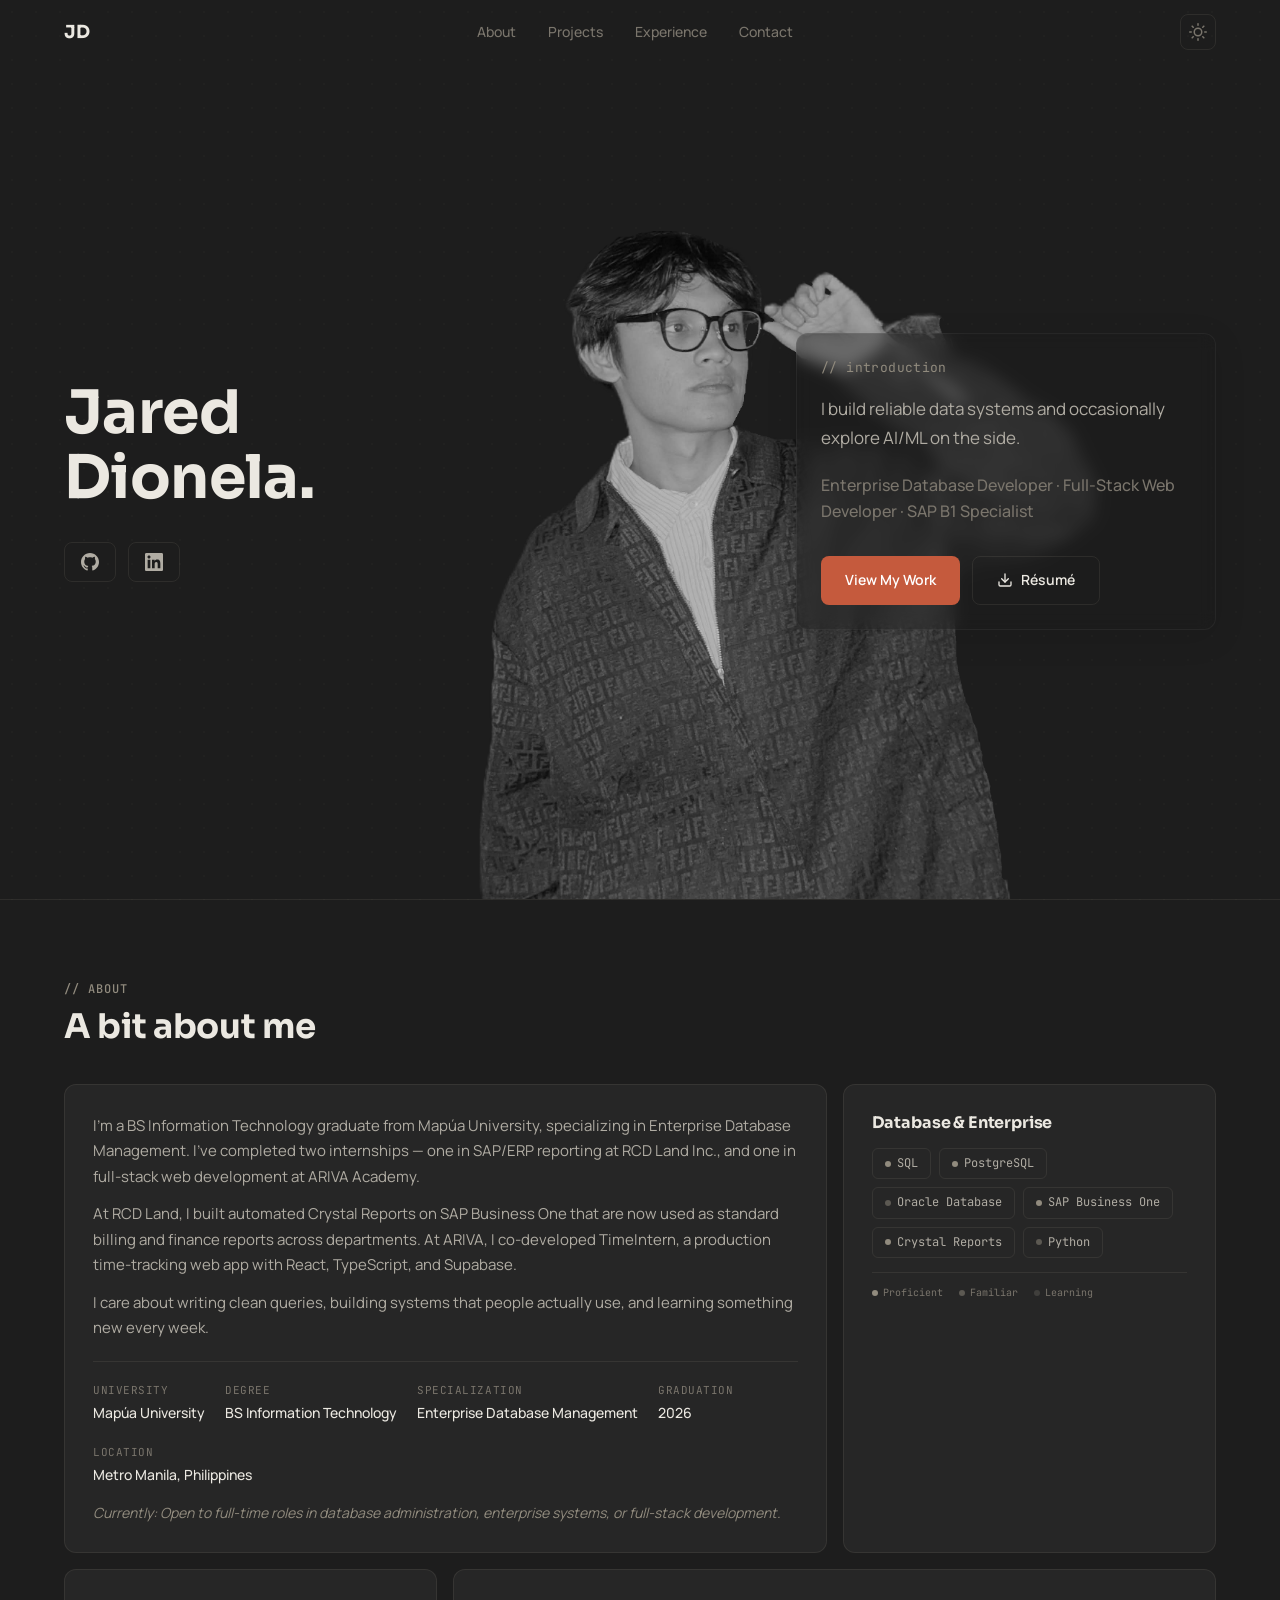
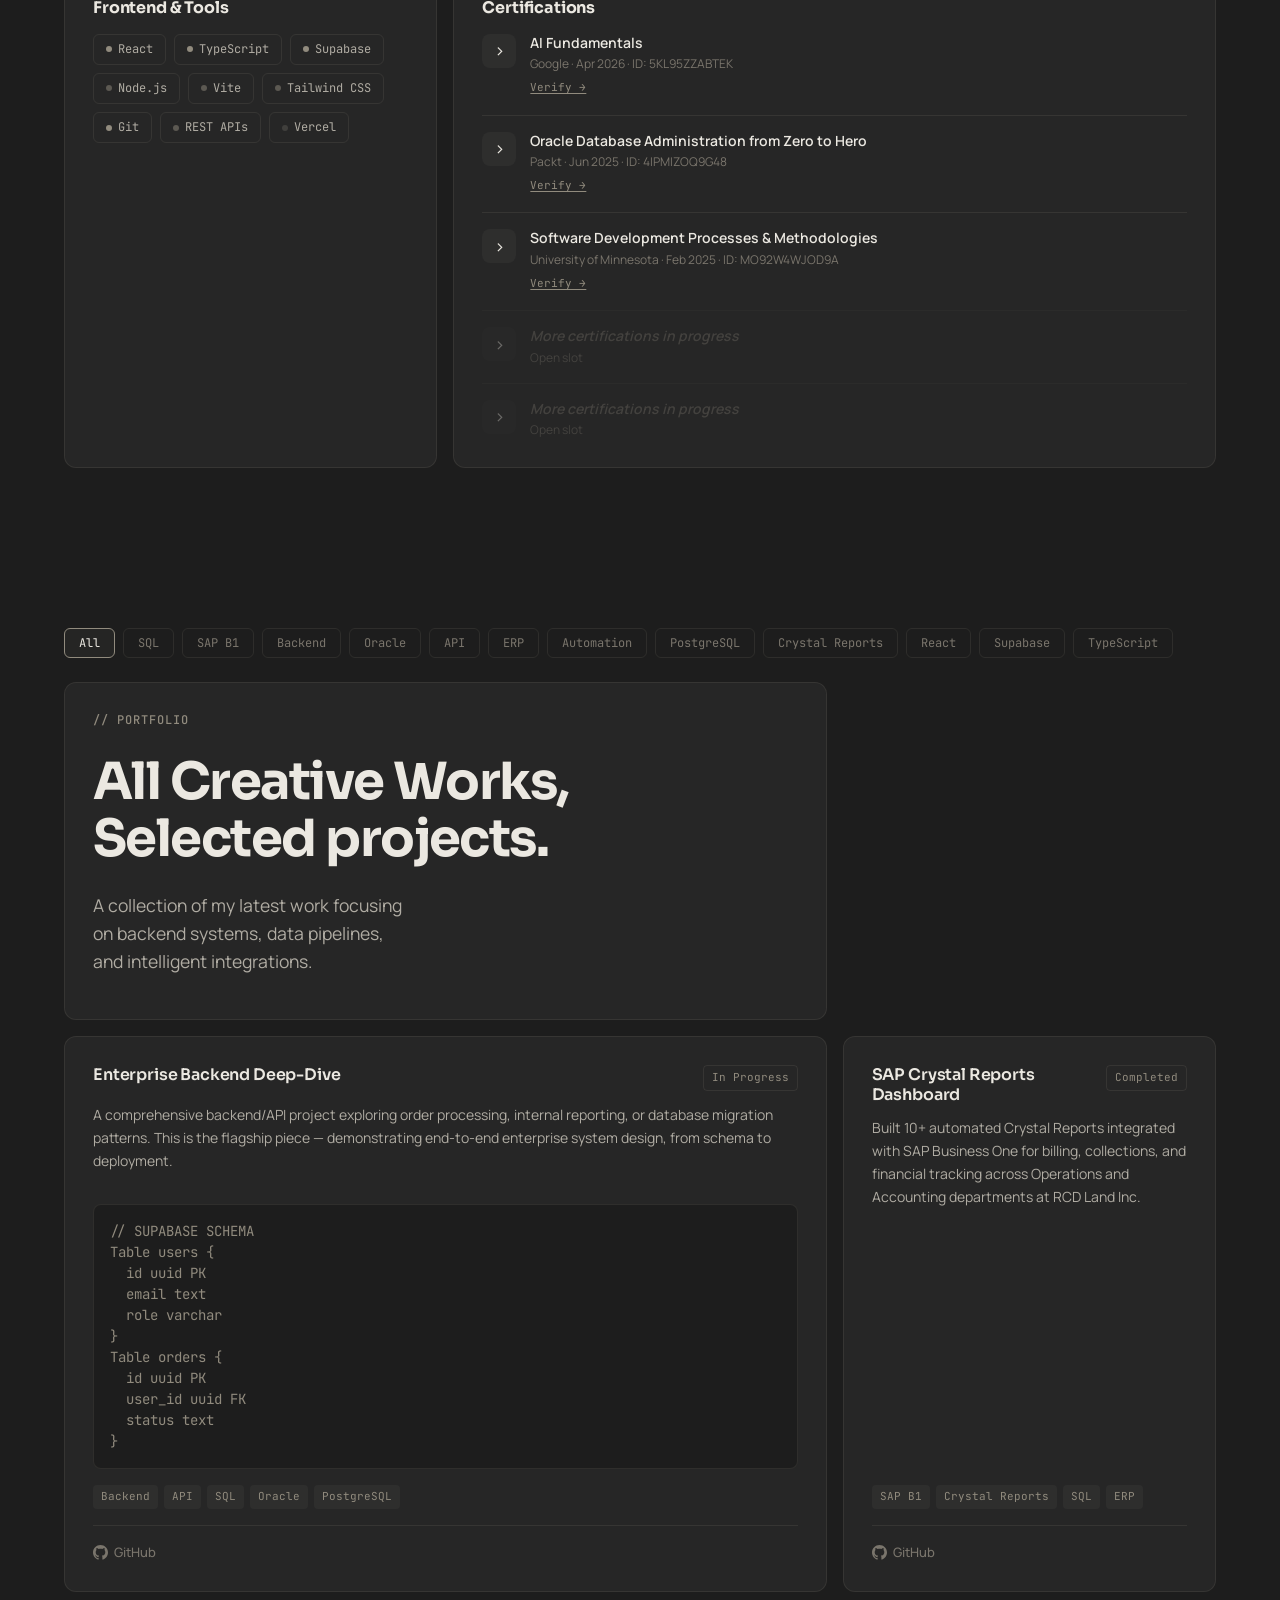
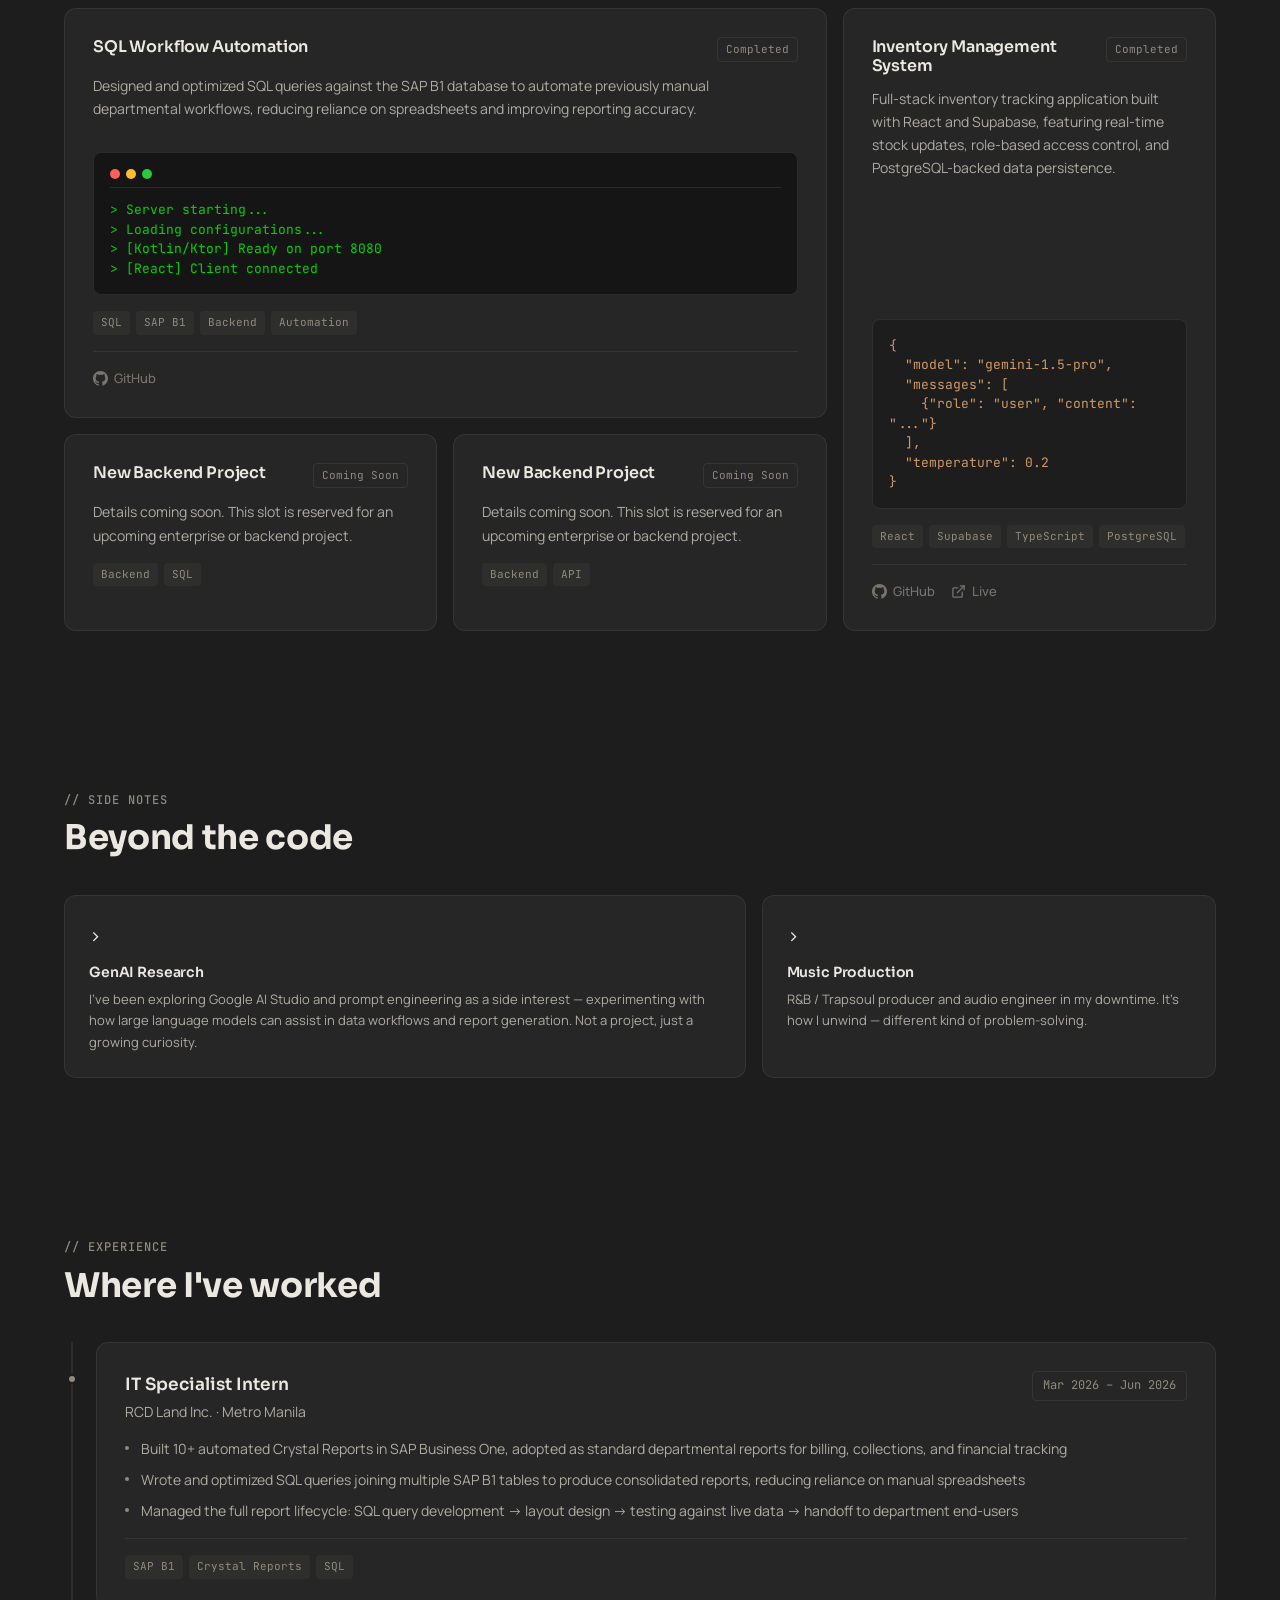
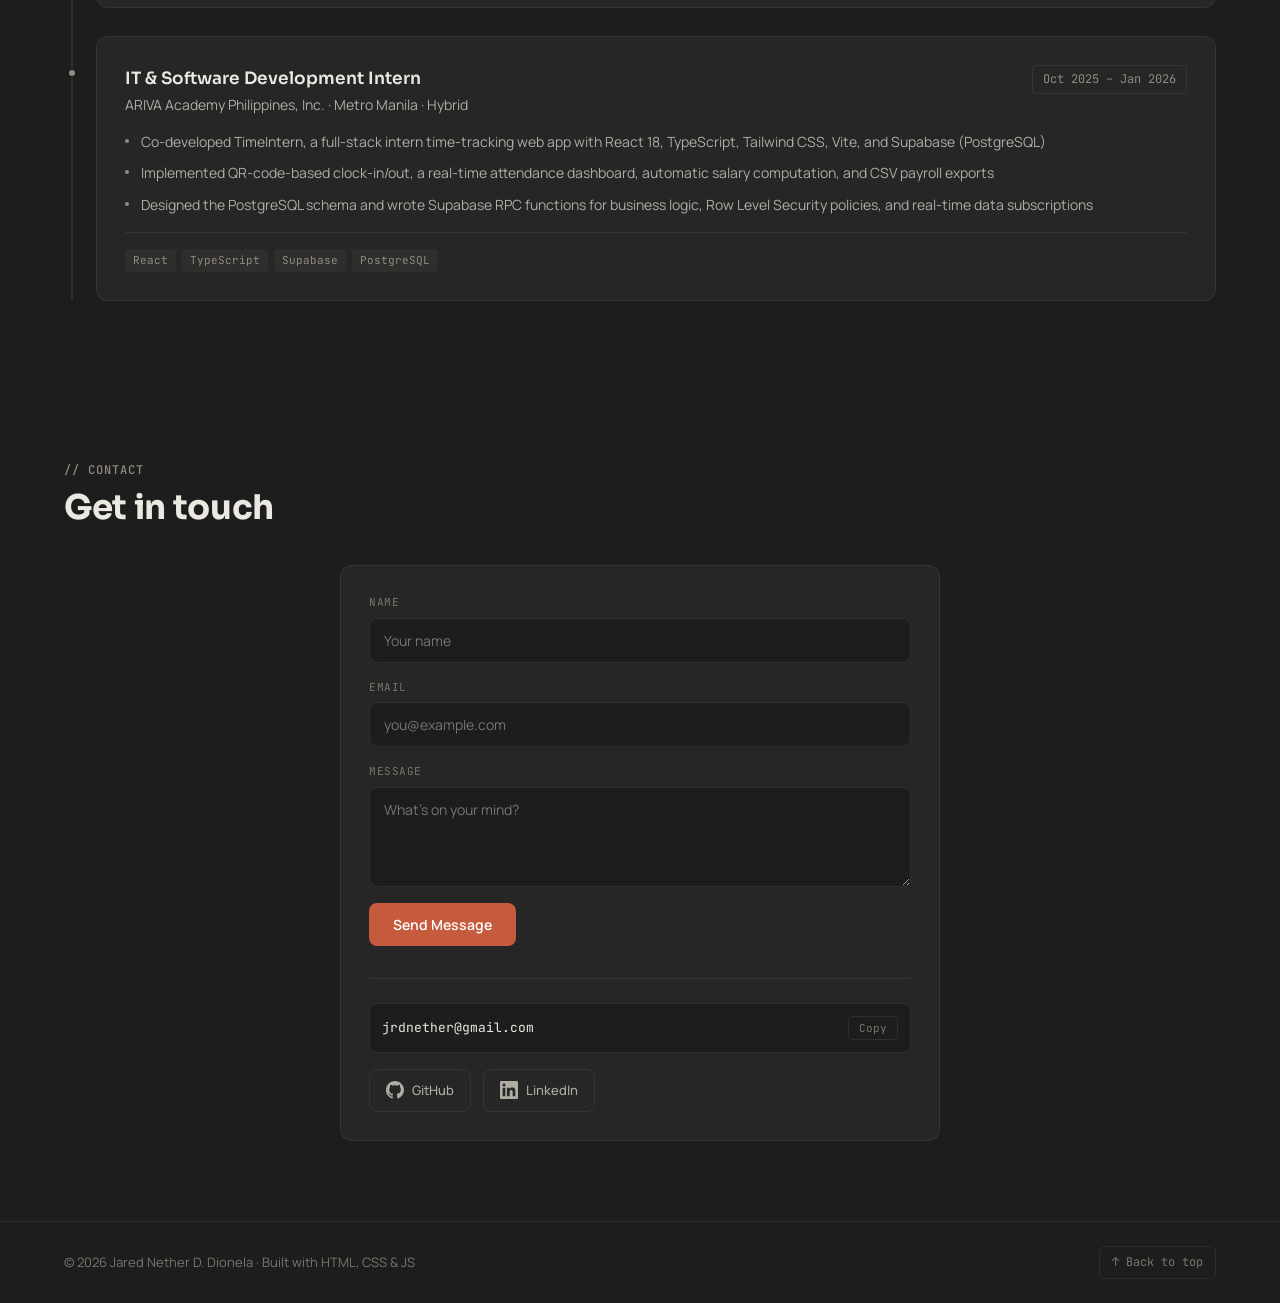
==== commit 19ebf752: "feat: tweak design" ====
--- a/index.html
+++ b/index.html
@@ -8,11 +8,11 @@
   <meta name="description"
     content="Portfolio of Jared Nether D. Dionela — IT graduate specializing in enterprise database management, SAP/ERP reporting, and full-stack development.">
 
-  <!-- fonts: Space Grotesk (headings), Inter (body), JetBrains Mono (accents) -->
+  <!-- fonts: Sora (headings), Manrope (body), JetBrains Mono (accents) -->
   <link rel="preconnect" href="https://fonts.googleapis.com">
   <link rel="preconnect" href="https://fonts.gstatic.com" crossorigin>
   <link
-    href="https://fonts.googleapis.com/css2?family=Inter:wght@400;500;600;700&family=JetBrains+Mono:wght@400;500&family=Space+Grotesk:wght@500;600;700&display=swap"
+    href="https://fonts.googleapis.com/css2?family=Sora:wght@500;600;700&family=Manrope:wght@400;500;600;700&family=JetBrains+Mono:wght@400;500&display=swap"
     rel="stylesheet">
 
   <link rel="stylesheet" href="style.css">
@@ -91,9 +91,9 @@
       <div class="hero-right">
         <p class="hero-label mono">// introduction</p>
         <p class="hero-tagline">I build reliable data systems and occasionally explore AI/ML on the side.</p>
-        <div class="typewriter-line" aria-live="polite">
-          <span id="typewriterText"></span><span class="cursor"></span>
-        </div>
+        <p class="hero-subtext" style="color: var(--text-muted); margin-top: 16px; font-weight: 500;">
+          Enterprise Database Developer &middot; Full-Stack Web Developer &middot; SAP B1 Specialist
+        </p>
         <div class="hero-actions" style="margin-top: 32px;">
           <a href="#projects" class="btn btn-primary">View My Work</a>
           <a href="Resume-Jared Nether D. Dionela.pdf" download class="btn btn-ghost">
--- a/style.css
+++ b/style.css
@@ -9,6 +9,8 @@
   --bg-card: #262626;
   --text-primary: #EBE8E1;
   --accent-muted: #918B7E;
+  --accent-brand: #C55A3D; /* Deep terracotta for distinct, authoritative warmth */
+  --accent-brand-hover: #DF6C4C;
   --border-rest: rgba(145, 139, 126, 0.15);
 
   /* derived from the base palette */
@@ -19,6 +21,10 @@
   /* glassmorphism variables */
   --bg-glass: rgba(29, 29, 29, 0.4);
   --border-glass: rgba(255, 255, 255, 0.05);
+
+  /* image variables */
+  --img-grayscale: 100%;
+  --img-opacity: 0.8;
 
   /* layout tokens */
   --card-radius: 12px;
@@ -35,10 +41,14 @@
   --text-secondary: #4A4640;
   --text-muted: #918B7E;
   --accent-muted: #7A756C;
+  --accent-brand: #B24022;
+  --accent-brand-hover: #9E371C;
   --border-rest: rgba(145, 139, 126, 0.22);
   --shadow-hover: rgba(145, 139, 126, 0.15);
   --bg-glass: rgba(245, 243, 239, 0.6);
   --border-glass: rgba(0, 0, 0, 0.05);
+  --img-grayscale: 0%;
+  --img-opacity: 1;
 }
 
 /* ── Reset ── */
@@ -56,7 +66,7 @@
 }
 
 body {
-  font-family: 'Inter', 'Manrope', -apple-system, BlinkMacSystemFont, sans-serif;
+  font-family: 'Manrope', -apple-system, BlinkMacSystemFont, sans-serif;
   background: var(--bg-main);
   color: var(--text-primary);
   line-height: 1.6;
@@ -64,6 +74,11 @@
   -webkit-font-smoothing: antialiased;
   position: relative;
   transition: background 0.3s, color 0.3s;
+}
+
+::selection {
+  background: var(--accent-brand);
+  color: #FFFFFF;
 }
 
 /* ── Faint dot pattern background ── */
@@ -83,7 +98,7 @@
 h1,
 h2,
 h3 {
-  font-family: 'Space Grotesk', sans-serif;
+  font-family: 'Sora', sans-serif;
   font-weight: 700;
   letter-spacing: -0.01em;
   line-height: 1.2;
@@ -164,7 +179,7 @@
 }
 
 .nav-logo {
-  font-family: 'Space Grotesk', sans-serif;
+  font-family: 'Sora', sans-serif;
   font-weight: 700;
   font-size: 18px;
   color: var(--text-primary);
@@ -193,7 +208,7 @@
   left: 0;
   width: 0;
   height: 1.5px;
-  background: var(--accent-muted);
+  background: var(--accent-brand);
   transition: width 0.3s ease;
 }
 
@@ -230,13 +245,18 @@
 }
 
 .theme-toggle:hover {
-  border-color: var(--accent-muted);
-  color: var(--text-primary);
+  border-color: var(--accent-brand);
+  color: var(--accent-brand);
 }
 
 .theme-toggle svg {
   width: 18px;
   height: 18px;
+  transition: transform 0.4s cubic-bezier(0.4, 0, 0.2, 1);
+}
+
+.theme-toggle:active svg {
+  transform: rotate(30deg) scale(0.9);
 }
 
 /* ── Mobile hamburger ── */
@@ -325,7 +345,7 @@
   width: 100%;
   object-fit: contain;
   object-position: bottom center;
-  transform: scale(1.35); /* Scale up the image significantly */
+  transform: scale(1.2); /* Slightly increased scaling */
   transform-origin: bottom center; /* Grow upwards from the ground */
 }
 
@@ -395,36 +415,6 @@
   max-width: 520px;
 }
 
-/* ── Typewriter ── */
-.typewriter-line {
-  font-family: 'JetBrains Mono', monospace;
-  font-size: 15px;
-  color: var(--accent-muted);
-  margin-bottom: 36px;
-  min-height: 24px;
-}
-
-.typewriter-line .cursor {
-  display: inline-block;
-  width: 2px;
-  height: 1.1em;
-  background: var(--accent-muted);
-  margin-left: 2px;
-  animation: blink-cursor 1s step-end infinite;
-  vertical-align: text-bottom;
-}
-
-@keyframes blink-cursor {
-
-  0%,
-  100% {
-    opacity: 1;
-  }
-
-  50% {
-    opacity: 0;
-  }
-}
 
 .social-actions,
 .hero-actions {
@@ -442,19 +432,19 @@
   border-radius: 8px;
   font-size: 14px;
   font-weight: 600;
-  font-family: 'Inter', sans-serif;
+  font-family: 'Manrope', sans-serif;
   cursor: pointer;
   border: none;
   transition: all 0.3s ease;
 }
 
 .btn-primary {
-  background: var(--text-primary);
-  color: var(--bg-main);
+  background: var(--accent-brand);
+  color: #FFFFFF;
 }
 
 .btn-primary:hover {
-  opacity: 0.88;
+  background: var(--accent-brand-hover);
   transform: translateY(-2px);
 }
 
@@ -757,7 +747,7 @@
 }
 
 .project-title {
-  font-family: 'Space Grotesk', sans-serif;
+  font-family: 'Sora', sans-serif;
   font-size: 16px;
   font-weight: 600;
   color: var(--text-primary);
@@ -938,7 +928,7 @@
 }
 
 .timeline-role {
-  font-family: 'Space Grotesk', sans-serif;
+  font-family: 'Sora', sans-serif;
   font-size: 17px;
   font-weight: 600;
   color: var(--text-primary);
@@ -1038,7 +1028,7 @@
   border: 1px solid var(--border-rest);
   border-radius: 8px;
   padding: 12px 14px;
-  font-family: 'Inter', sans-serif;
+  font-family: 'Manrope', sans-serif;
   font-size: 14px;
   color: var(--text-primary);
   transition: border-color 0.3s;
@@ -1352,14 +1342,14 @@
 
 /* Grayscale Image Reveal */
 .img-grayscale-reveal {
-  filter: grayscale(100%) opacity(0.8);
+  filter: grayscale(var(--img-grayscale)) opacity(var(--img-opacity));
   transition: filter 0.6s cubic-bezier(0.16, 1, 0.3, 1), transform 0.6s cubic-bezier(0.16, 1, 0.3, 1);
 }
 
 .img-grayscale-reveal:hover,
 .hero-image-wrapper:hover .img-grayscale-reveal {
   filter: grayscale(0%) opacity(1);
-  transform: scale(1.02);
+  transform: scale(1.22); /* Slightly larger than base scale 1.2 for subtle zoom */
 }
 
 /* Custom Card Contents */
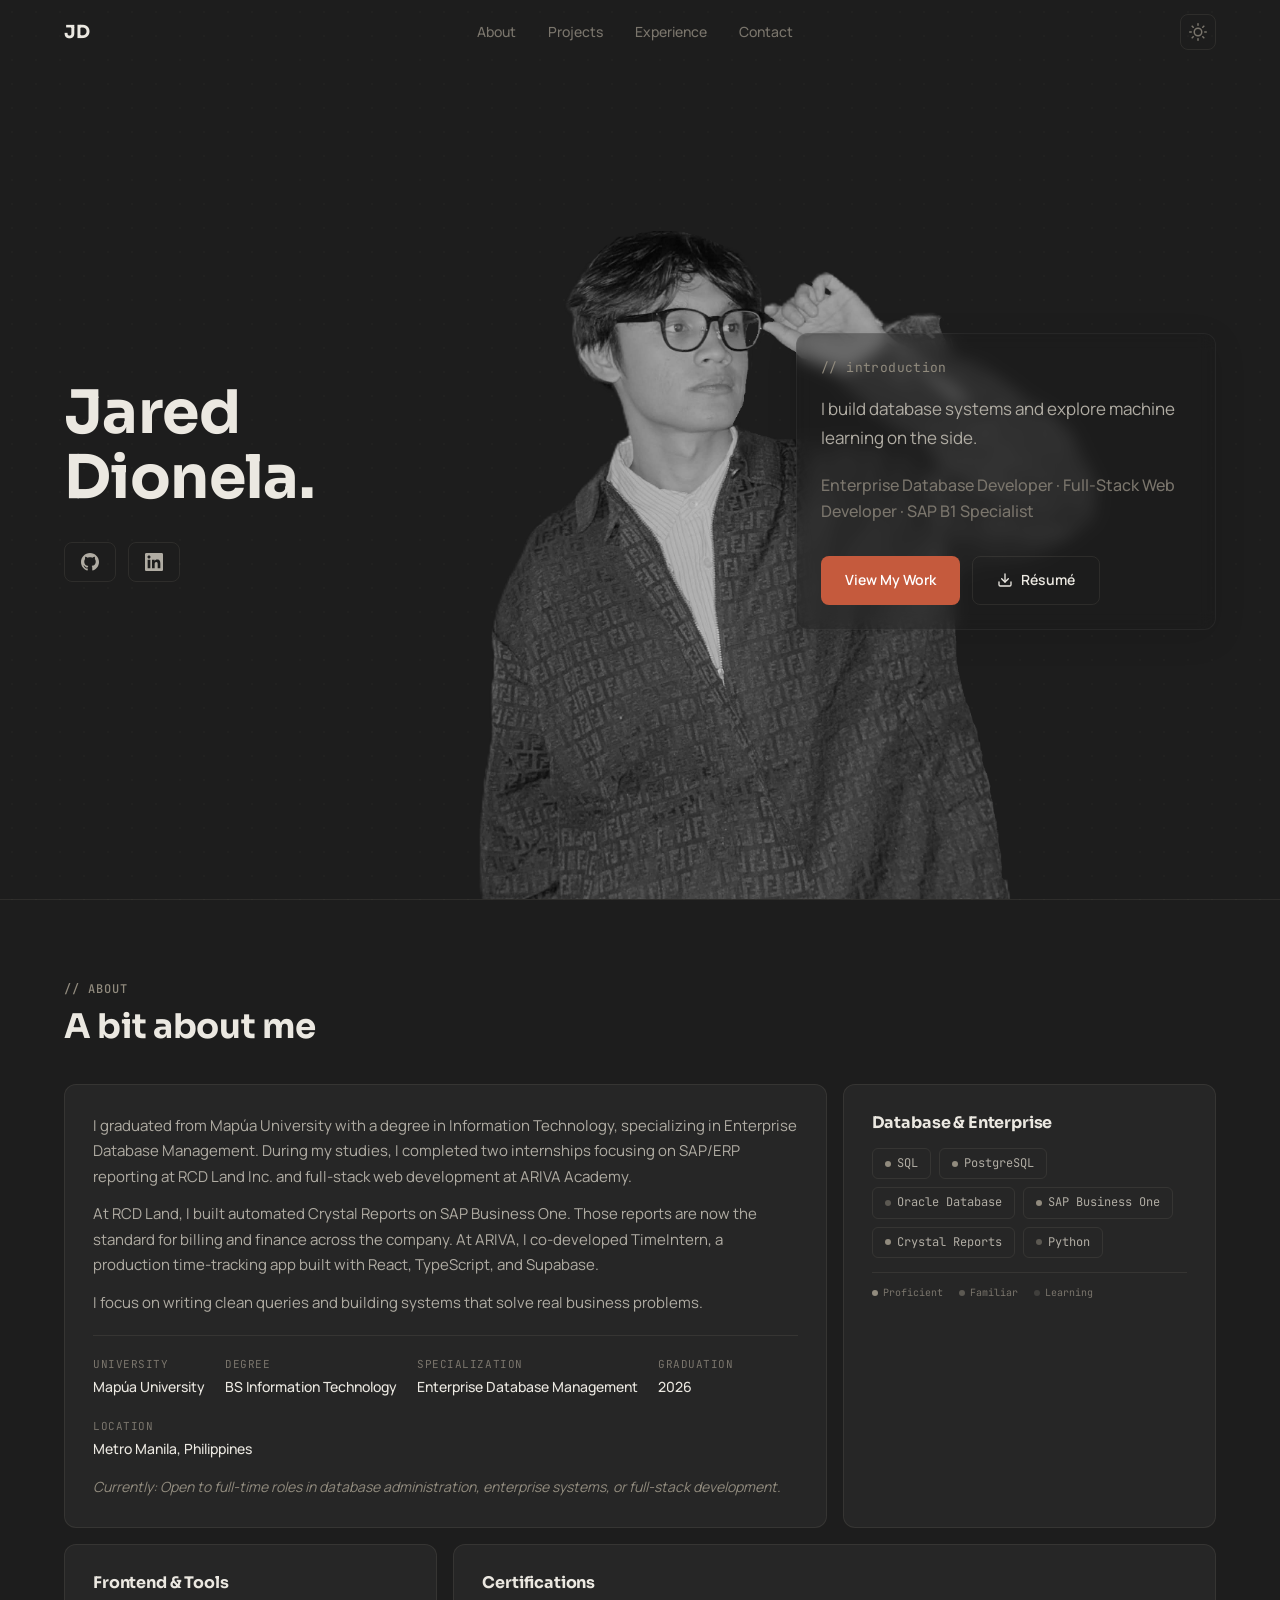
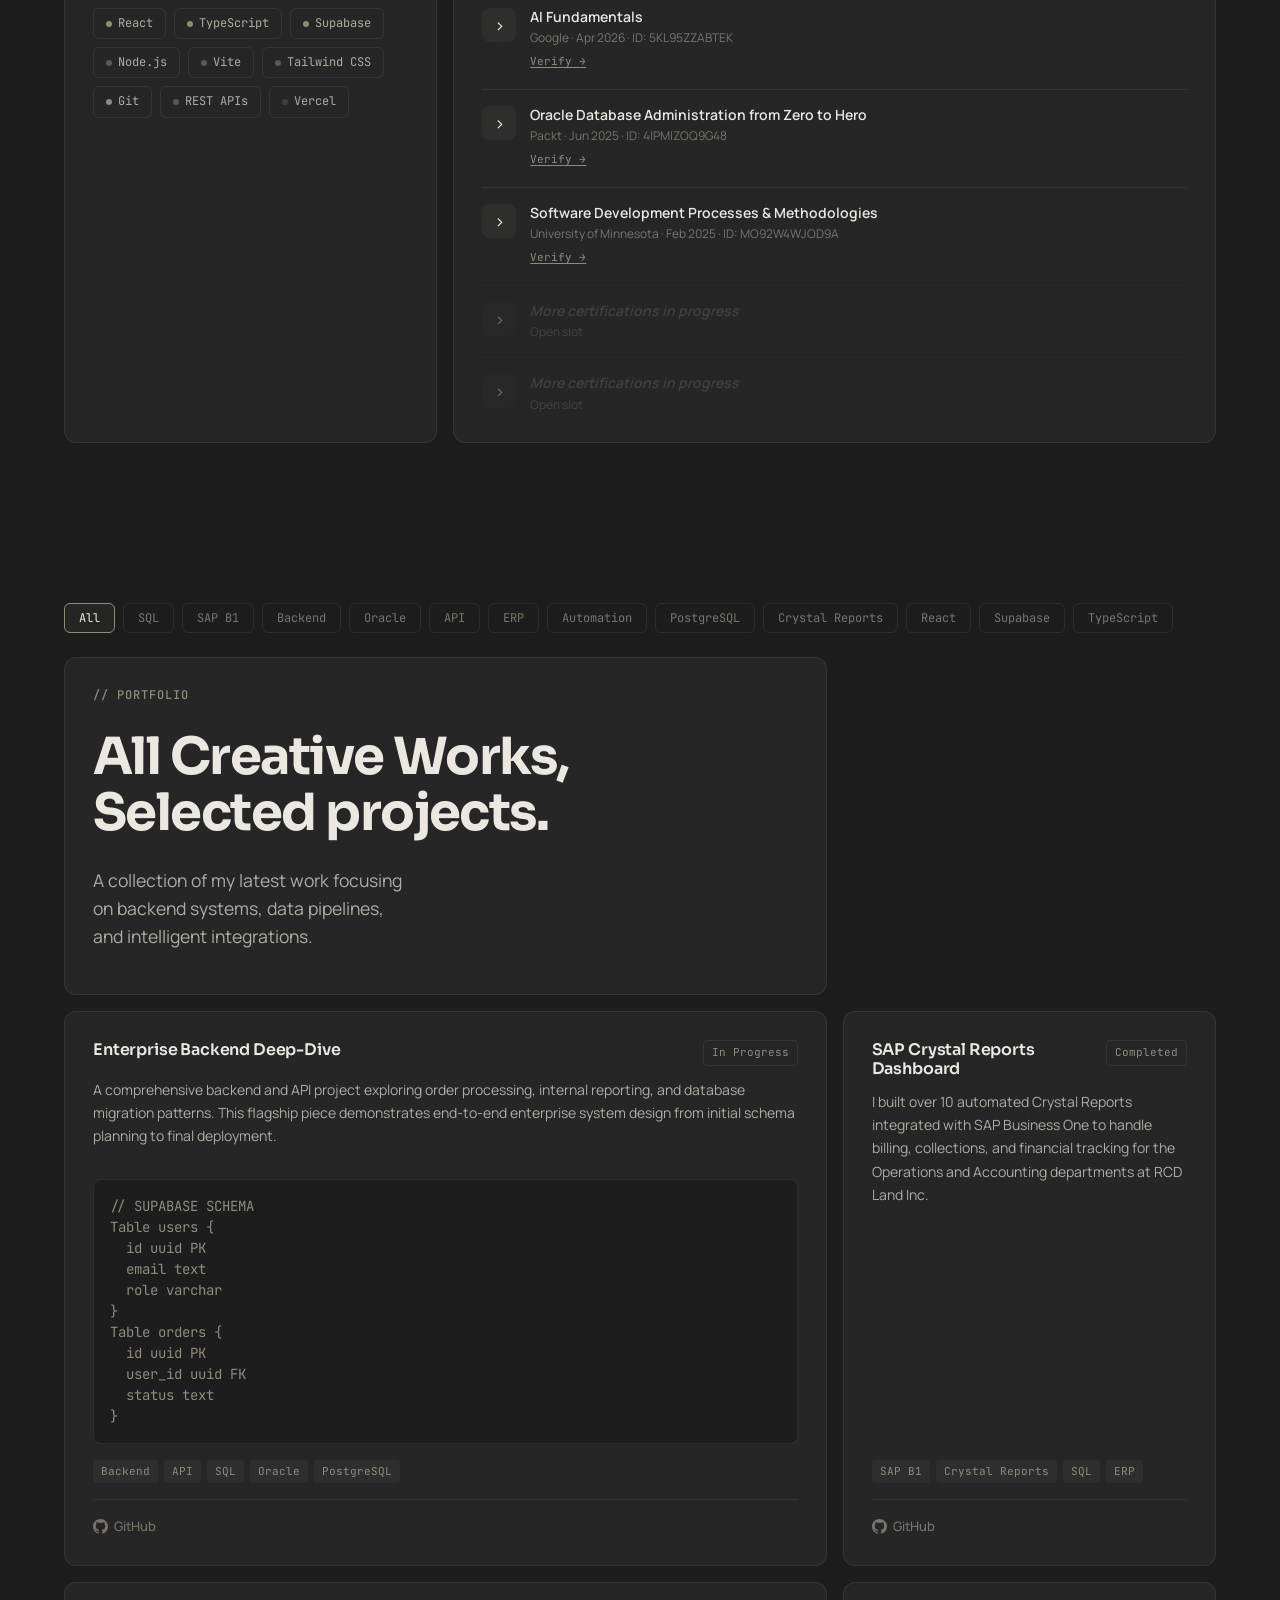
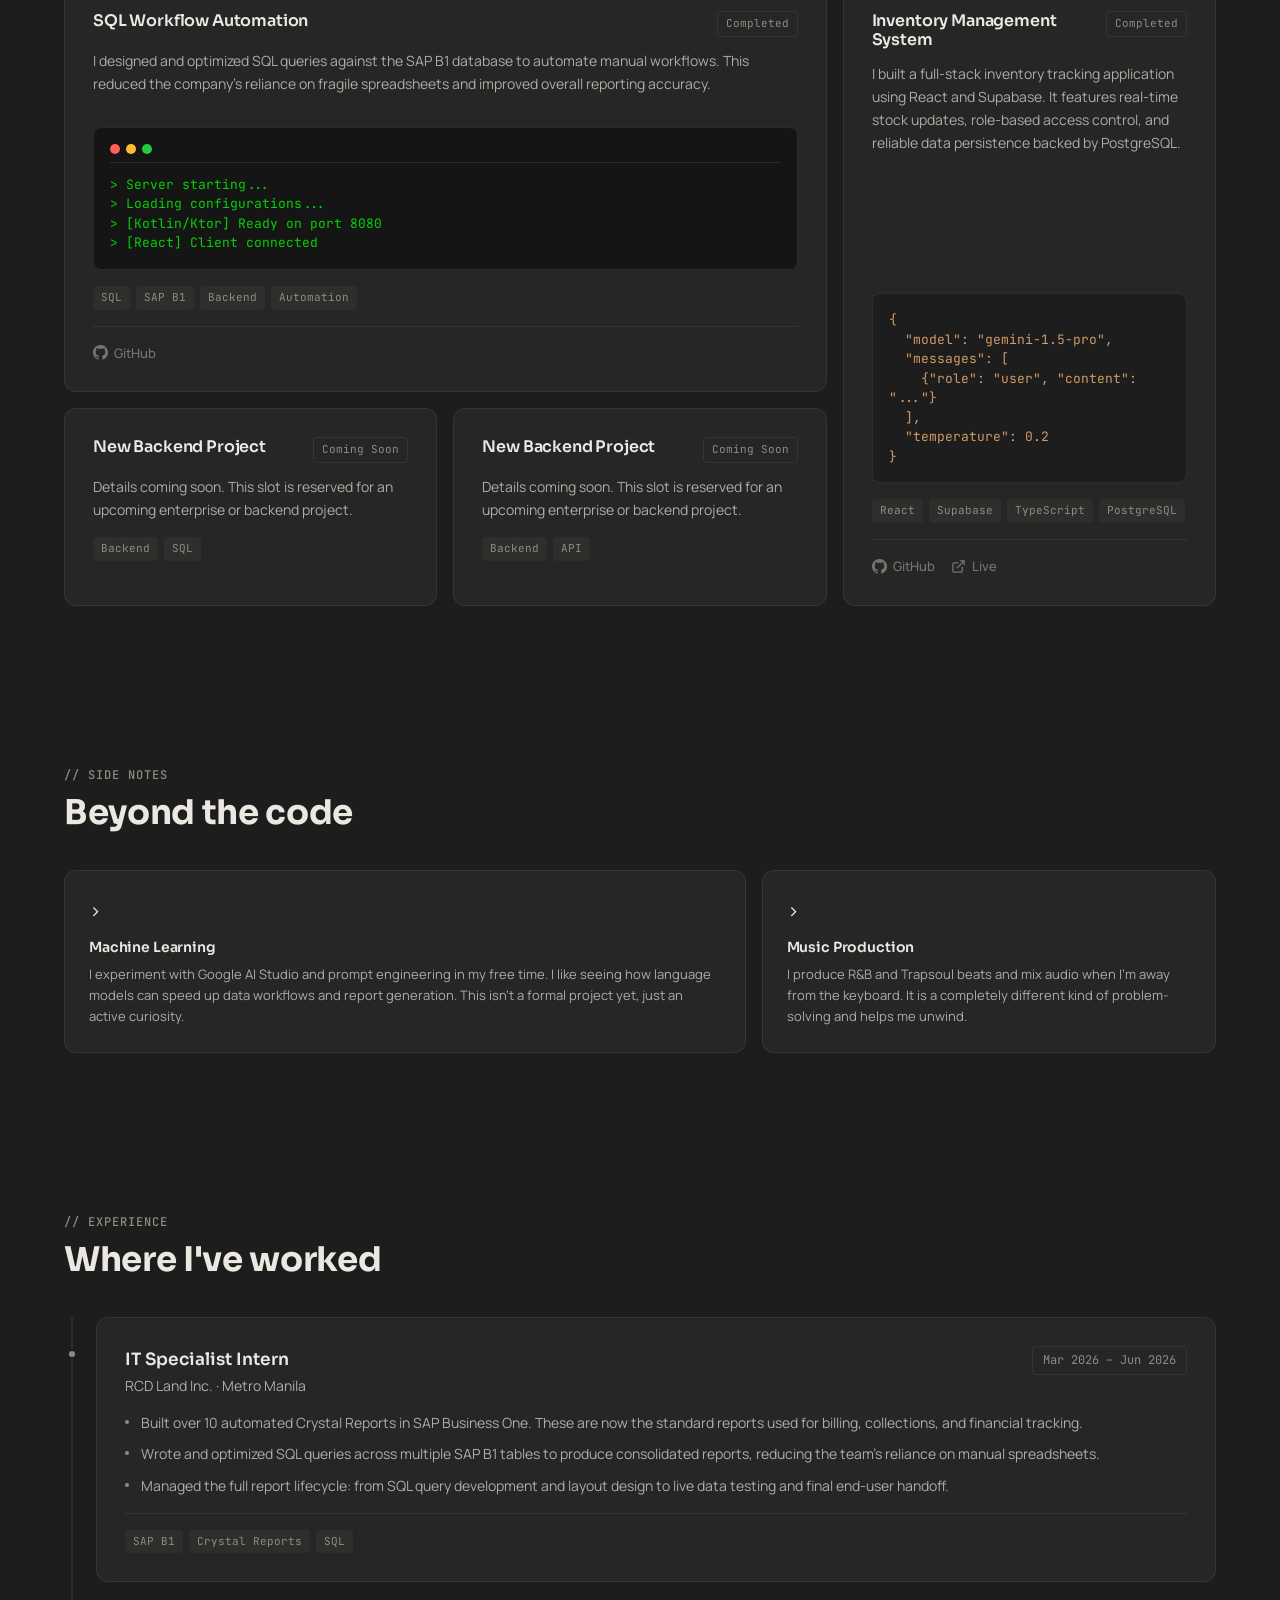
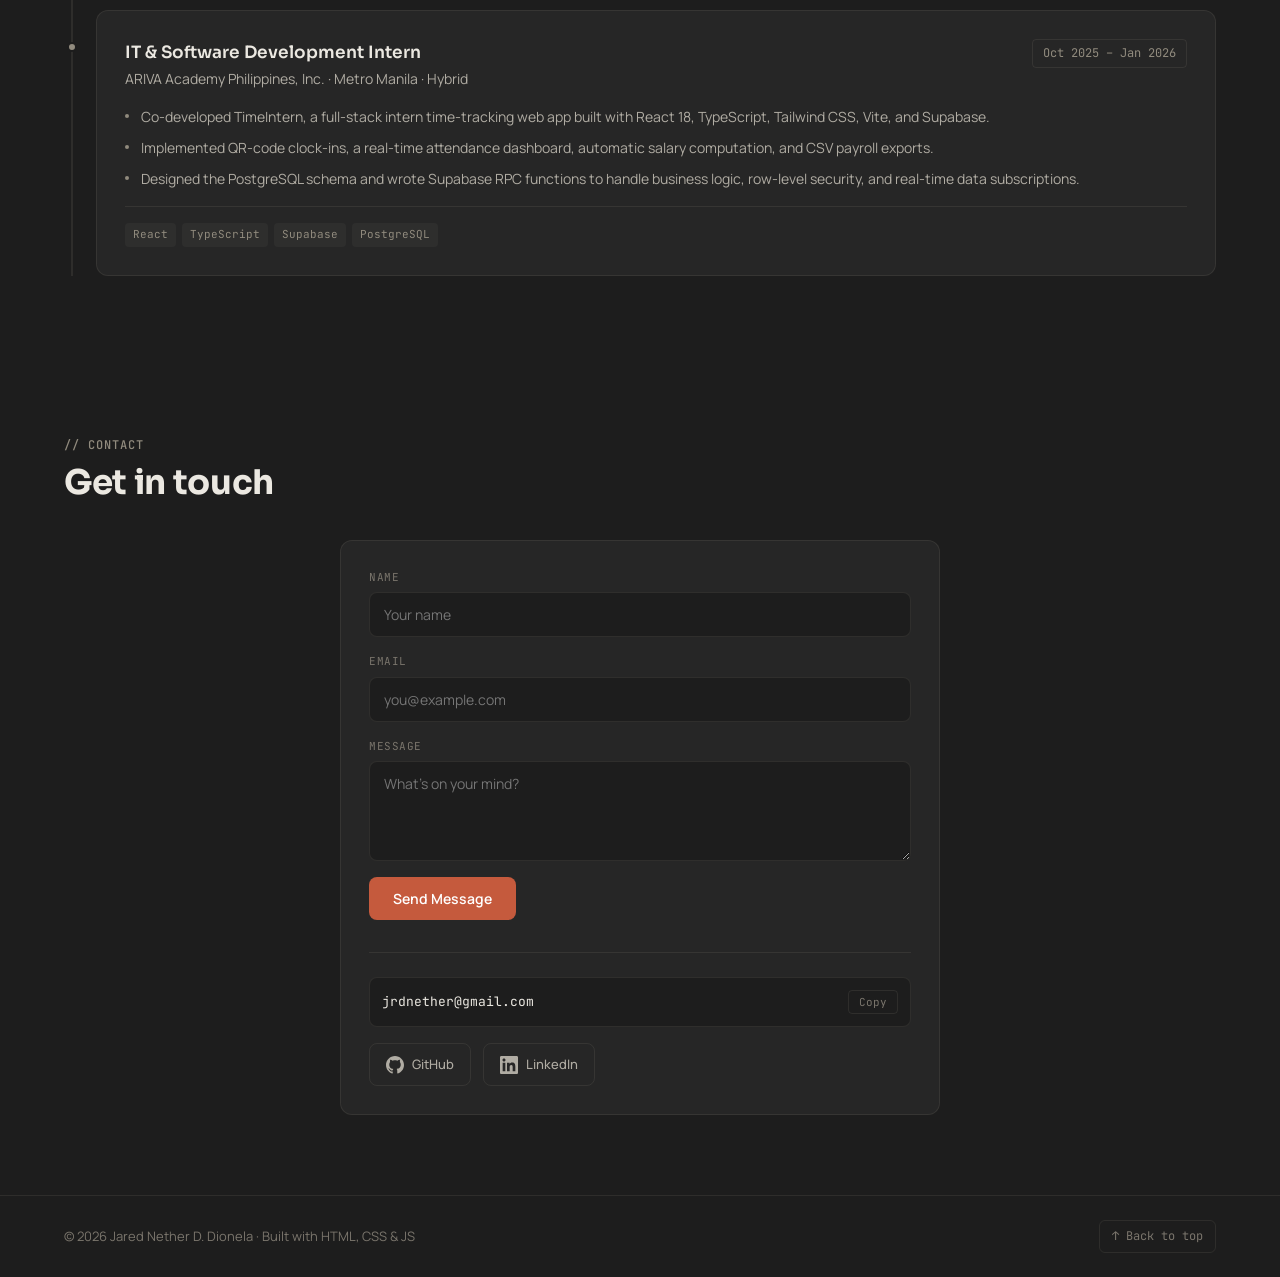
==== commit d2ec878f: "refactor: polish portfolio content and descriptions" ====
--- a/index.html
+++ b/index.html
@@ -4,9 +4,9 @@
 <head>
   <meta charset="UTF-8">
   <meta name="viewport" content="width=device-width, initial-scale=1.0">
-  <title>Jared Nether D. Dionela — Portfolio</title>
+  <title>Jared Dionela</title>
   <meta name="description"
-    content="Portfolio of Jared Nether D. Dionela — IT graduate specializing in enterprise database management, SAP/ERP reporting, and full-stack development.">
+    content="Portfolio of Jared Dionela. IT graduate specializing in enterprise databases, SAP/ERP reporting, and full-stack development.">
 
   <!-- fonts: Sora (headings), Manrope (body), JetBrains Mono (accents) -->
   <link rel="preconnect" href="https://fonts.googleapis.com">
@@ -90,7 +90,7 @@
       <!-- Right side: Description and Actions -->
       <div class="hero-right">
         <p class="hero-label mono">// introduction</p>
-        <p class="hero-tagline">I build reliable data systems and occasionally explore AI/ML on the side.</p>
+        <p class="hero-tagline">I build database systems and explore machine learning on the side.</p>
         <p class="hero-subtext" style="color: var(--text-muted); margin-top: 16px; font-weight: 500;">
           Enterprise Database Developer &middot; Full-Stack Web Developer &middot; SAP B1 Specialist
         </p>
@@ -126,18 +126,17 @@
         <div class="bento-card span-2 reveal">
           <div class="about-bio">
             <p>
-              I'm a BS Information Technology graduate from Mapúa University, specializing in
-              Enterprise Database Management. I've completed two internships — one in SAP/ERP
-              reporting at RCD Land Inc., and one in full-stack web development at ARIVA Academy.
+              I graduated from Mapúa University with a degree in Information Technology, specializing
+              in Enterprise Database Management. During my studies, I completed two internships focusing
+              on SAP/ERP reporting at RCD Land Inc. and full-stack web development at ARIVA Academy.
             </p>
             <p>
-              At RCD Land, I built automated Crystal Reports on SAP Business One that are now used
-              as standard billing and finance reports across departments. At ARIVA, I co-developed
-              TimeIntern, a production time-tracking web app with React, TypeScript, and Supabase.
+              At RCD Land, I built automated Crystal Reports on SAP Business One. Those reports are now
+              the standard for billing and finance across the company. At ARIVA, I co-developed TimeIntern,
+              a production time-tracking app built with React, TypeScript, and Supabase.
             </p>
             <p>
-              I care about writing clean queries, building systems that people actually use, and
-              learning something new every week.
+              I focus on writing clean queries and building systems that solve real business problems.
             </p>
           </div>
           <div class="about-details">
@@ -284,11 +283,11 @@
 
         <div class="personality-card">
           <div class="personality-icon">></div>
-          <h3 class="personality-title">GenAI Research</h3>
+          <h3 class="personality-title">Machine Learning</h3>
           <p class="personality-note">
-            I've been exploring Google AI Studio and prompt engineering as a side interest —
-            experimenting with how large language models can assist in data workflows and
-            report generation. Not a project, just a growing curiosity.
+            I experiment with Google AI Studio and prompt engineering in my free time.
+            I like seeing how language models can speed up data workflows and report generation.
+            This isn't a formal project yet, just an active curiosity.
           </p>
         </div>
 
@@ -296,8 +295,8 @@
           <div class="personality-icon">></div>
           <h3 class="personality-title">Music Production</h3>
           <p class="personality-note">
-            R&B / Trapsoul producer and audio engineer in my downtime. It's how I unwind —
-            different kind of problem-solving.
+            I produce R&B and Trapsoul beats and mix audio when I'm away from the keyboard.
+            It is a completely different kind of problem-solving and helps me unwind.
           </p>
         </div>
 
@@ -328,12 +327,9 @@
               <span class="timeline-date mono">Mar 2026 – Jun 2026</span>
             </div>
             <ul class="timeline-bullets">
-              <li>Built 10+ automated Crystal Reports in SAP Business One, adopted as standard departmental reports for
-                billing, collections, and financial tracking</li>
-              <li>Wrote and optimized SQL queries joining multiple SAP B1 tables to produce consolidated reports,
-                reducing reliance on manual spreadsheets</li>
-              <li>Managed the full report lifecycle: SQL query development → layout design → testing against live data →
-                handoff to department end-users</li>
+              <li>Built over 10 automated Crystal Reports in SAP Business One. These are now the standard reports used for billing, collections, and financial tracking.</li>
+              <li>Wrote and optimized SQL queries across multiple SAP B1 tables to produce consolidated reports, reducing the team's reliance on manual spreadsheets.</li>
+              <li>Managed the full report lifecycle: from SQL query development and layout design to live data testing and final end-user handoff.</li>
             </ul>
             <div class="timeline-tags">
               <span class="project-tag">SAP B1</span>
@@ -354,12 +350,9 @@
               <span class="timeline-date mono">Oct 2025 – Jan 2026</span>
             </div>
             <ul class="timeline-bullets">
-              <li>Co-developed TimeIntern, a full-stack intern time-tracking web app with React 18, TypeScript, Tailwind
-                CSS, Vite, and Supabase (PostgreSQL)</li>
-              <li>Implemented QR-code-based clock-in/out, a real-time attendance dashboard, automatic salary
-                computation, and CSV payroll exports</li>
-              <li>Designed the PostgreSQL schema and wrote Supabase RPC functions for business logic, Row Level Security
-                policies, and real-time data subscriptions</li>
+              <li>Co-developed TimeIntern, a full-stack intern time-tracking web app built with React 18, TypeScript, Tailwind CSS, Vite, and Supabase.</li>
+              <li>Implemented QR-code clock-ins, a real-time attendance dashboard, automatic salary computation, and CSV payroll exports.</li>
+              <li>Designed the PostgreSQL schema and wrote Supabase RPC functions to handle business logic, row-level security, and real-time data subscriptions.</li>
             </ul>
             <div class="timeline-tags">
               <span class="project-tag">React</span>
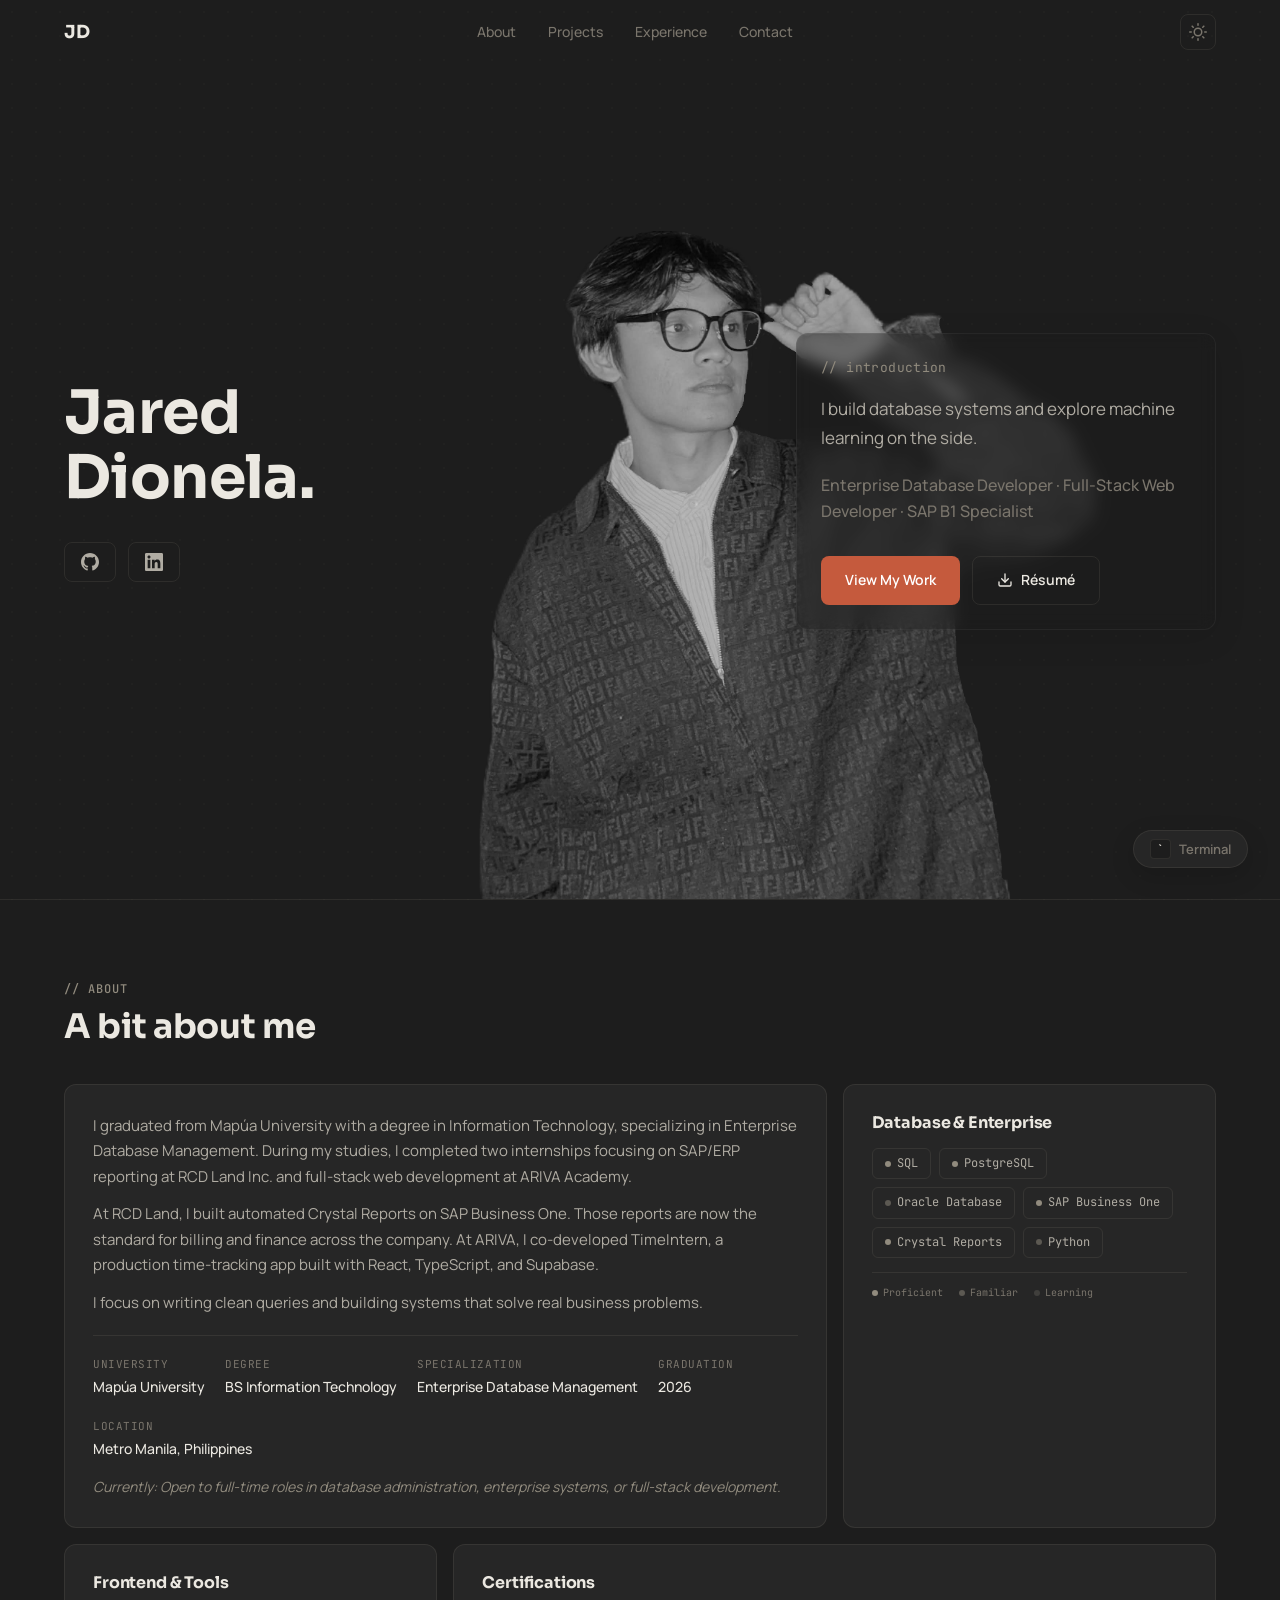
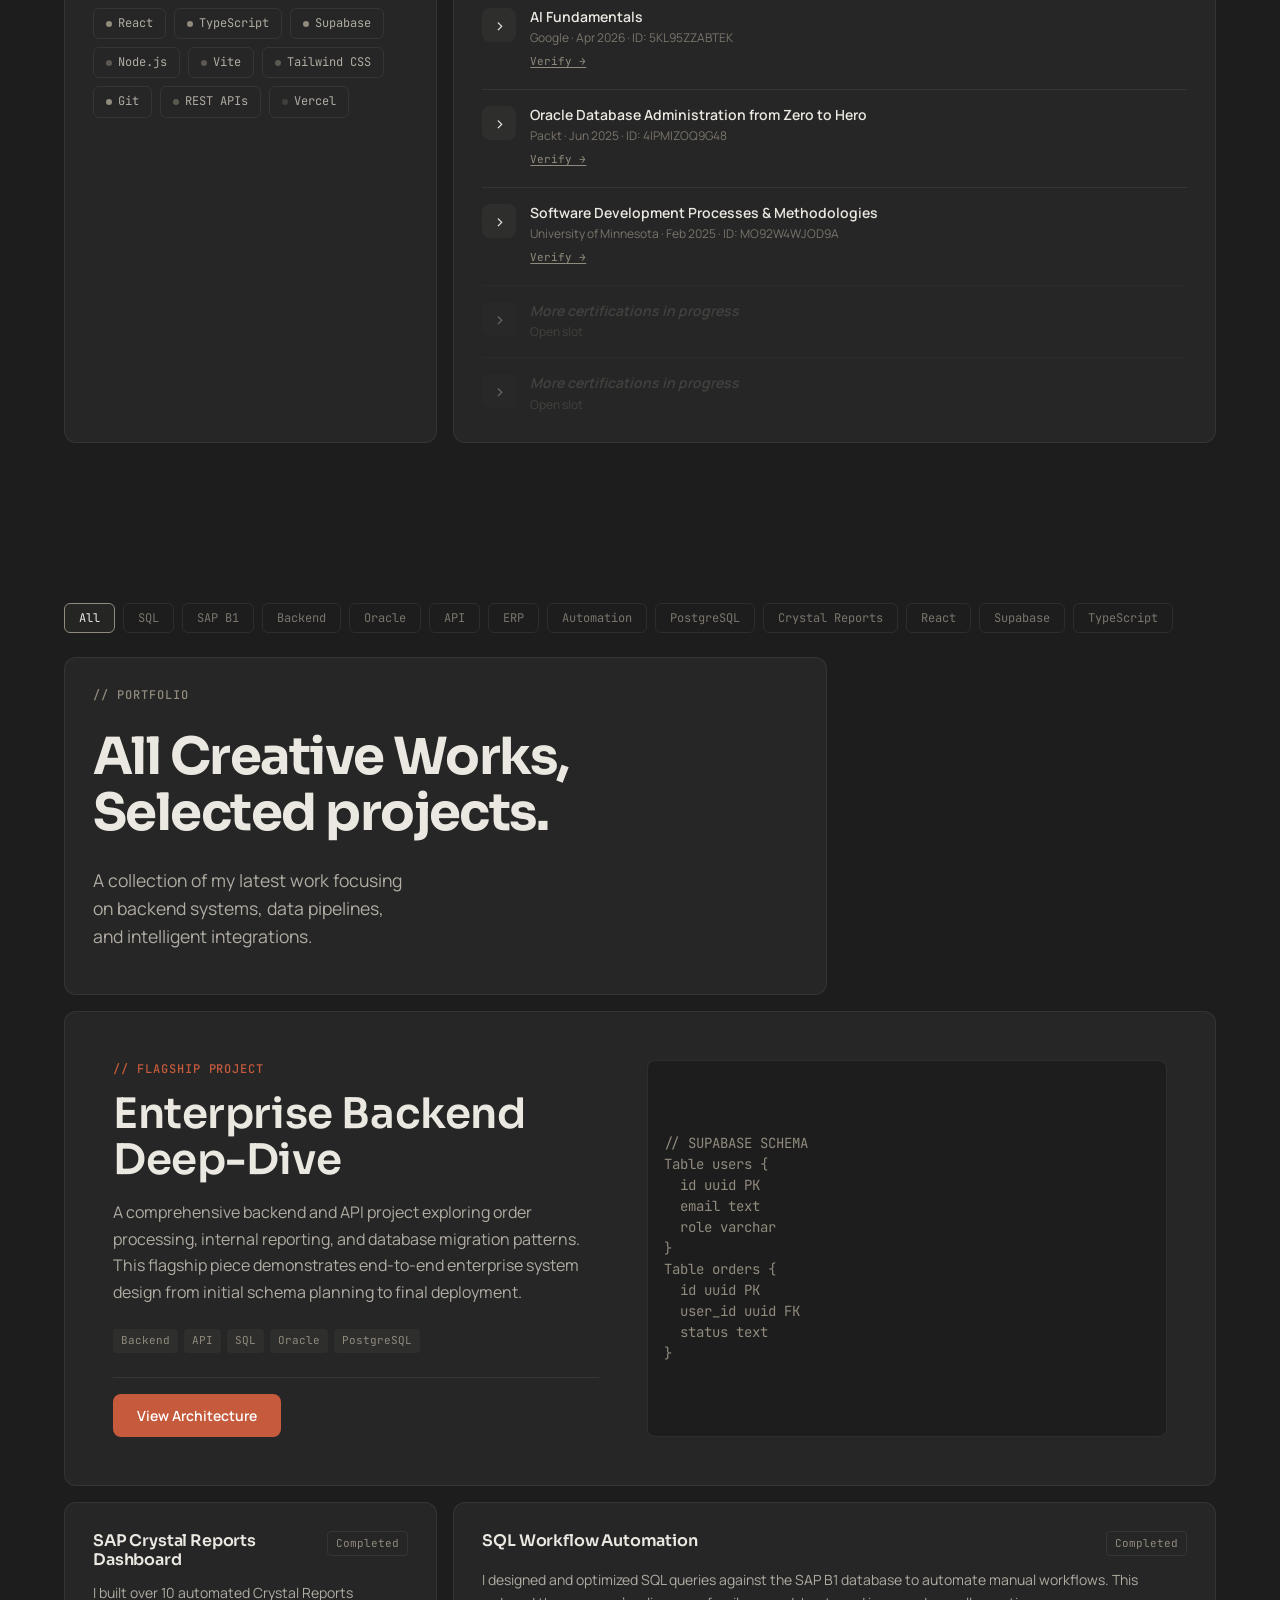
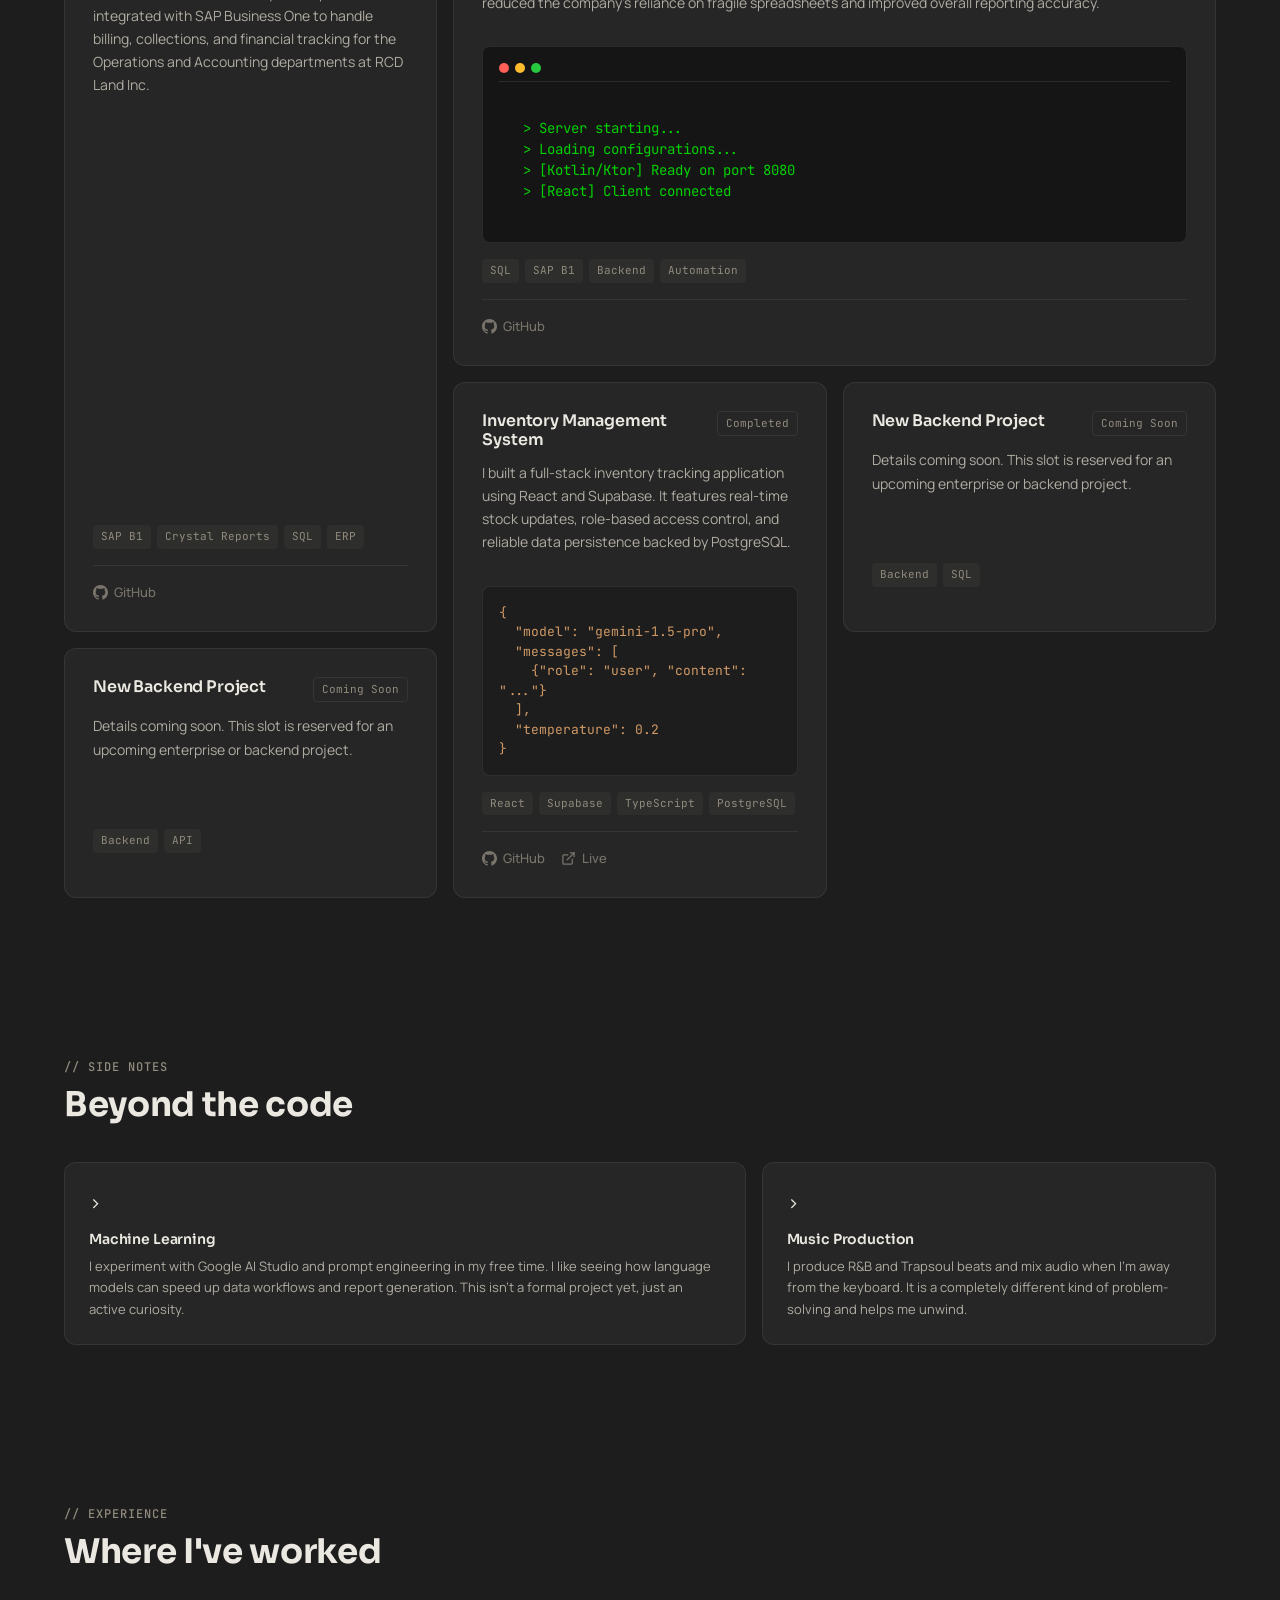
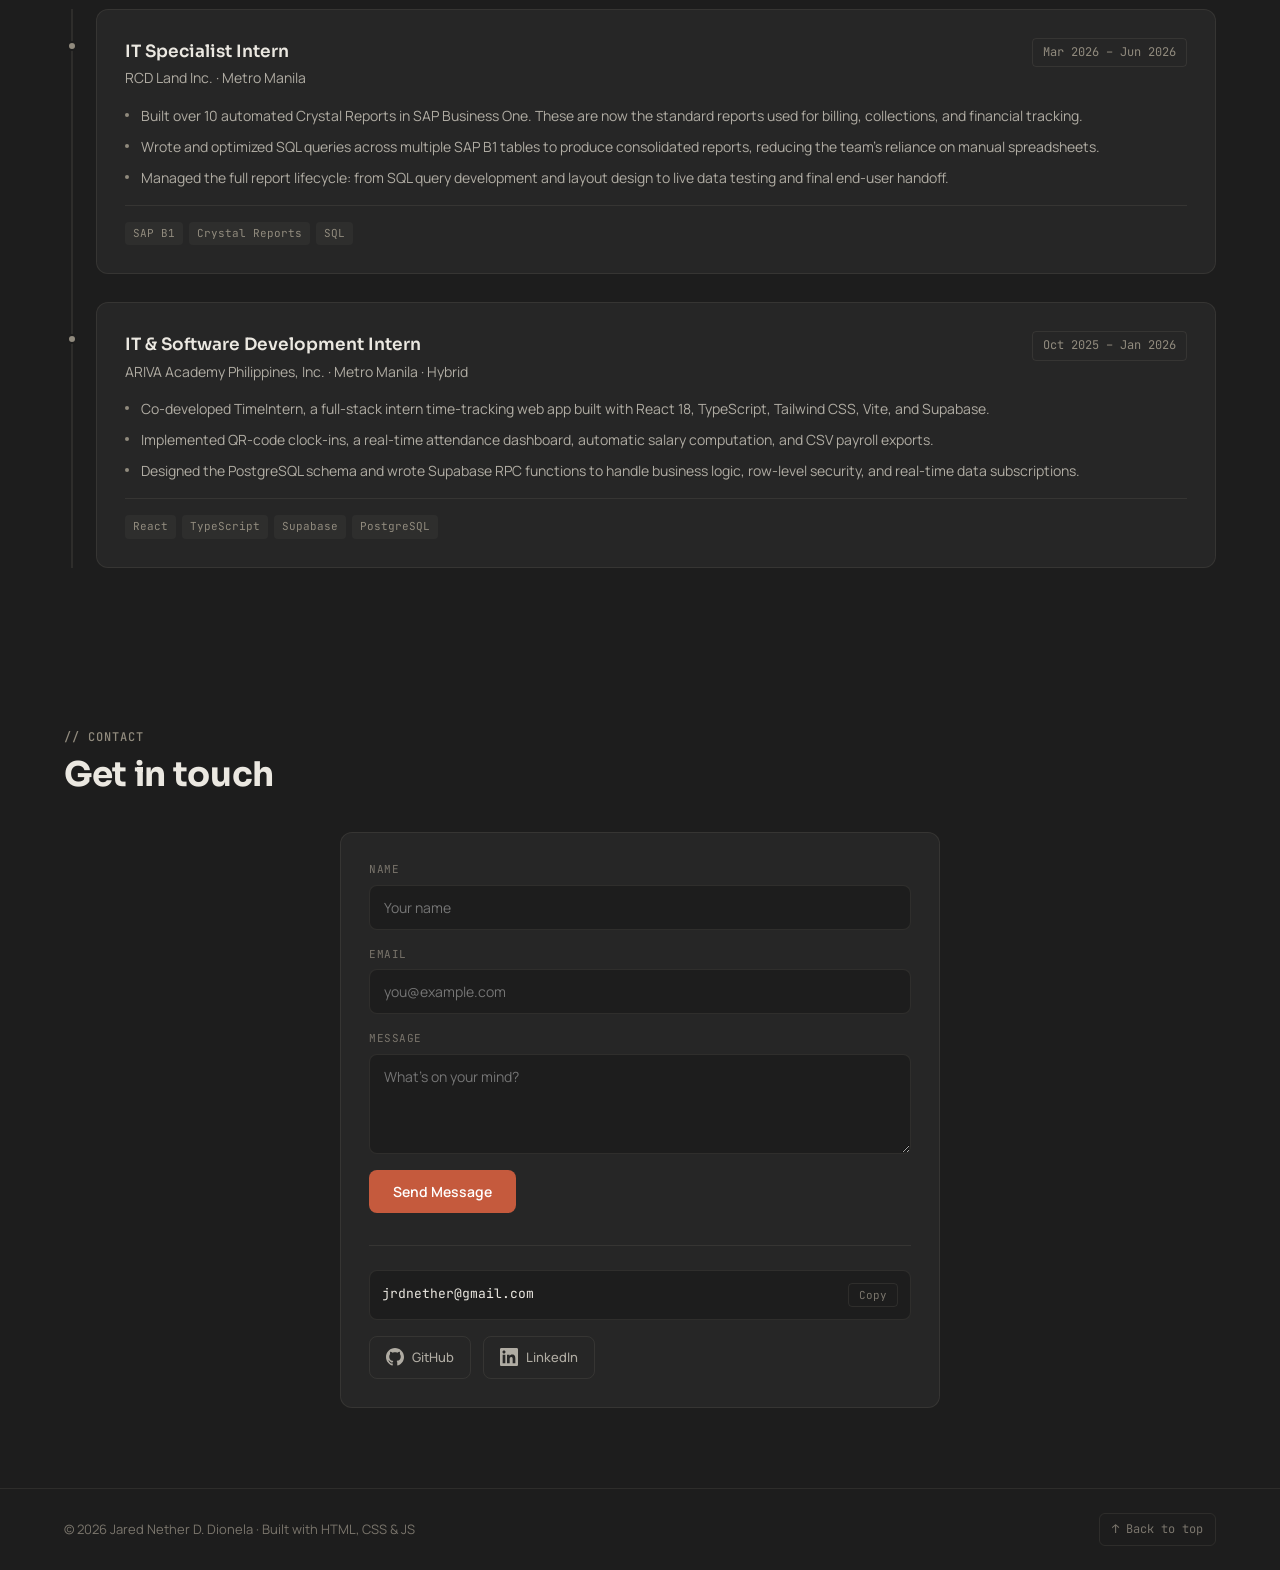
==== commit de5f6873: "feat: add interactive terminal overlay, magnetic 3D hover effects..." ====
--- a/index.html
+++ b/index.html
@@ -429,6 +429,70 @@
   </section>
 
   <!-- ═══════════════════════════════════
+       TERMINAL HINT BUTTON
+       ═══════════════════════════════════ -->
+  <button id="terminalToggleBtn" class="terminal-toggle-btn reveal" aria-label="Open Terminal">
+    <span class="keyboard-key">`</span>
+    <span>Terminal</span>
+  </button>
+
+  <!-- ═══════════════════════════════════
+       TERMINAL OVERLAY
+       ═══════════════════════════════════ -->
+  <div class="terminal-overlay" id="terminalOverlay" aria-hidden="true">
+    <div class="terminal-window">
+      <div class="terminal-header">
+        <div class="terminal-dots">
+          <span class="dot"></span><span class="dot"></span><span class="dot"></span>
+        </div>
+        <div class="terminal-title">jared@portfolio:~</div>
+        <button class="terminal-close" id="terminalClose" aria-label="Close terminal">&times;</button>
+      </div>
+      <div class="terminal-body" id="terminalBody">
+        <div class="terminal-output" id="terminalOutput">
+          <p>Welcome to Jared's Portfolio Terminal.</p>
+          <p>Type <span class="terminal-highlight">help</span> to see available commands.</p>
+        </div>
+        <div class="terminal-input-line">
+          <span class="terminal-prompt">$&nbsp;</span>
+          <input type="text" id="terminalInput" class="terminal-input" autocomplete="off" spellcheck="false" aria-label="Terminal input">
+        </div>
+      </div>
+    </div>
+  </div>
+
+  <!-- ═══════════════════════════════════
+       ARCHITECTURE MODAL
+       ═══════════════════════════════════ -->
+  <dialog class="arch-modal" id="archModal">
+    <div class="modal-content">
+      <div class="modal-header">
+        <h3 class="modal-title">System Architecture: Enterprise Backend Deep-Dive</h3>
+        <button class="modal-close" id="modalClose" aria-label="Close modal">&times;</button>
+      </div>
+      <div class="modal-body">
+        <div class="arch-diagram">
+          <div class="arch-node client-node">
+            <div class="node-title">React Client</div>
+            <div class="node-desc">Vite, Tailwind</div>
+          </div>
+          <div class="arch-arrow">→ REST API →</div>
+          <div class="arch-node server-node">
+            <div class="node-title">Backend API</div>
+            <div class="node-desc">Ktor / Node.js</div>
+          </div>
+          <div class="arch-arrow">→ JDBC →</div>
+          <div class="arch-node db-node">
+            <div class="node-title">Database Cluster</div>
+            <div class="node-desc">PostgreSQL / Oracle</div>
+          </div>
+        </div>
+        <p class="modal-text">This architecture ensures high availability, handles automated data migrations, and provides a strict type-safe contract between the client and server. The database tier includes row-level security and automated materialized view updates for complex reporting queries.</p>
+      </div>
+    </div>
+  </dialog>
+
+  <!-- ═══════════════════════════════════
        FOOTER
        ═══════════════════════════════════ -->
   <footer class="footer">
--- a/style.css
+++ b/style.css
@@ -383,11 +383,13 @@
 @keyframes hero-enter {
   from {
     opacity: 0;
+    filter: blur(8px);
     transform: translateY(20px);
   }
 
   to {
     opacity: 1;
+    filter: blur(0);
     transform: translateY(0);
   }
 }
@@ -435,7 +437,7 @@
   font-family: 'Manrope', sans-serif;
   cursor: pointer;
   border: none;
-  transition: all 0.3s ease;
+  transition: transform 0.2s cubic-bezier(0.16, 1, 0.3, 1), background 0.2s ease, box-shadow 0.2s ease, border-color 0.2s ease, color 0.2s ease;
 }
 
 .btn-primary {
@@ -446,6 +448,12 @@
 .btn-primary:hover {
   background: var(--accent-brand-hover);
   transform: translateY(-2px);
+  box-shadow: 0 4px 12px rgba(197, 90, 61, 0.25);
+}
+
+.btn-primary:active {
+  transform: translateY(1px);
+  box-shadow: 0 2px 4px rgba(197, 90, 61, 0.15);
 }
 
 .btn-ghost {
@@ -457,6 +465,18 @@
 .btn-ghost:hover {
   border-color: var(--accent-muted);
   transform: translateY(-2px);
+  box-shadow: 0 4px 12px var(--shadow-hover);
+}
+
+.btn-ghost:active {
+  transform: translateY(1px);
+  box-shadow: 0 2px 4px var(--shadow-hover);
+}
+
+.btn-success {
+  background: #348e58 !important;
+  color: #fff !important;
+  border-color: #348e58 !important;
 }
 
 /* ═══════════════════════════════════
@@ -1089,13 +1109,20 @@
   background: transparent;
   color: var(--text-muted);
   cursor: pointer;
-  transition: all 0.3s;
+  transition: all 0.2s cubic-bezier(0.16, 1, 0.3, 1);
   white-space: nowrap;
 }
 
 .copy-email-btn:hover {
   border-color: var(--accent-muted);
   color: var(--text-primary);
+  transform: translateY(-1px);
+  box-shadow: 0 4px 12px var(--shadow-hover);
+}
+
+.copy-email-btn:active {
+  transform: translateY(1px);
+  box-shadow: none;
 }
 
 .contact-socials {
@@ -1172,13 +1199,34 @@
    ═══════════════════════════════════ */
 .reveal {
   opacity: 0;
+  filter: blur(4px);
   transform: translateY(24px);
-  transition: opacity 0.6s ease, transform 0.6s ease;
+  transition: opacity 0.8s cubic-bezier(0.16, 1, 0.3, 1), 
+              transform 0.8s cubic-bezier(0.16, 1, 0.3, 1),
+              filter 0.8s cubic-bezier(0.16, 1, 0.3, 1);
+  transition-delay: calc(var(--i, 0) * 80ms);
 }
 
 .reveal.visible {
   opacity: 1;
+  filter: blur(0);
   transform: translateY(0);
+}
+
+/* ═══════════════════════════════════
+   ACCESSIBILITY
+   ═══════════════════════════════════ */
+@media (prefers-reduced-motion: reduce) {
+  *, *::before, *::after {
+    animation-duration: 0.01ms !important;
+    animation-iteration-count: 1 !important;
+    transition-duration: 0.01ms !important;
+    scroll-behavior: auto !important;
+  }
+  
+  html {
+    scroll-behavior: auto !important;
+  }
 }
 
 /* ═══════════════════════════════════
@@ -1457,4 +1505,293 @@
     max-height: 50vh;
     object-position: bottom center;
   }
+}
+
+/* ═══════════════════════════════════
+   FLAGSHIP EDITORIAL LAYOUT
+   ═══════════════════════════════════ */
+.layout-flagship {
+  grid-column: 1 / -1;
+  display: flex;
+  flex-direction: row;
+  align-items: center;
+  padding: 48px;
+  gap: 48px;
+  background: var(--bg-card);
+}
+
+@media (max-width: 768px) {
+  .layout-flagship {
+    flex-direction: column;
+    padding: 32px 24px;
+    gap: 24px;
+  }
+}
+
+/* ═══════════════════════════════════
+   TERMINAL OVERLAY
+   ═══════════════════════════════════ */
+.terminal-toggle-btn {
+  position: fixed;
+  bottom: 32px;
+  right: 32px;
+  z-index: 1000;
+  display: flex;
+  align-items: center;
+  gap: 8px;
+  background: var(--bg-card);
+  border: 1px solid var(--border-rest);
+  color: var(--text-muted);
+  font-family: 'Manrope', sans-serif;
+  font-size: 13px;
+  font-weight: 600;
+  padding: 8px 16px;
+  border-radius: 32px;
+  cursor: pointer;
+  box-shadow: 0 8px 24px rgba(0,0,0,0.15);
+  transition: all 0.2s cubic-bezier(0.16, 1, 0.3, 1);
+}
+
+.terminal-toggle-btn:hover {
+  border-color: var(--accent-muted);
+  color: var(--text-primary);
+  transform: translateY(-2px);
+  box-shadow: 0 12px 32px rgba(0,0,0,0.2);
+}
+
+.terminal-toggle-btn .keyboard-key {
+  font-family: 'JetBrains Mono', monospace;
+  background: var(--bg-main);
+  border: 1px solid var(--border-rest);
+  border-radius: 4px;
+  padding: 2px 6px;
+  font-size: 11px;
+  color: var(--text-primary);
+}
+
+@media (max-width: 768px) {
+  .terminal-toggle-btn {
+    bottom: 24px;
+    right: 24px;
+  }
+}
+
+.terminal-overlay {
+  position: fixed;
+  inset: 0;
+  background: rgba(0, 0, 0, 0.7);
+  backdrop-filter: blur(8px);
+  -webkit-backdrop-filter: blur(8px);
+  z-index: 2000;
+  display: flex;
+  align-items: center;
+  justify-content: center;
+  opacity: 0;
+  pointer-events: none;
+  transition: opacity 0.3s ease;
+}
+
+.terminal-overlay.active {
+  opacity: 1;
+  pointer-events: auto;
+}
+
+.terminal-window {
+  background: #111;
+  width: 90%;
+  max-width: 700px;
+  height: 60vh;
+  border-radius: 12px;
+  border: 1px solid #333;
+  box-shadow: 0 24px 60px rgba(0, 0, 0, 0.5);
+  display: flex;
+  flex-direction: column;
+  overflow: hidden;
+  transform: translateY(20px) scale(0.98);
+  transition: transform 0.4s cubic-bezier(0.16, 1, 0.3, 1);
+}
+
+.terminal-overlay.active .terminal-window {
+  transform: translateY(0) scale(1);
+}
+
+.terminal-window .terminal-header {
+  background: #1A1A1A;
+  padding: 12px 16px;
+  display: flex;
+  align-items: center;
+  justify-content: space-between;
+  border-bottom: 1px solid #333;
+}
+
+.terminal-dots { display: flex; gap: 8px; }
+.terminal-dots .dot { width: 12px; height: 12px; border-radius: 50%; background: #4a4a4a; }
+.terminal-dots .dot:nth-child(1) { background: #ff5f56; }
+.terminal-dots .dot:nth-child(2) { background: #ffbd2e; }
+.terminal-dots .dot:nth-child(3) { background: #27c93f; }
+
+.terminal-title {
+  font-family: 'JetBrains Mono', monospace;
+  font-size: 13px;
+  color: #888;
+}
+
+.terminal-close {
+  background: none;
+  border: none;
+  color: #888;
+  font-size: 20px;
+  cursor: pointer;
+  line-height: 1;
+}
+
+.terminal-close:hover { color: #fff; }
+
+.terminal-body {
+  flex: 1;
+  padding: 24px;
+  font-family: 'JetBrains Mono', monospace;
+  font-size: 14px;
+  color: #00ff00;
+  overflow-y: auto;
+  display: flex;
+  flex-direction: column;
+  gap: 12px;
+}
+
+.terminal-output p { margin-bottom: 8px; }
+.terminal-highlight { color: #fff; font-weight: bold; }
+
+.terminal-input-line {
+  display: flex;
+  align-items: center;
+}
+
+.terminal-prompt { color: #00ff00; }
+
+.terminal-input {
+  background: transparent;
+  border: none;
+  color: #fff;
+  font-family: 'JetBrains Mono', monospace;
+  font-size: 14px;
+  flex: 1;
+  outline: none;
+}
+
+/* ═══════════════════════════════════
+   ARCHITECTURE MODAL
+   ═══════════════════════════════════ */
+.arch-modal {
+  padding: 0;
+  border: none;
+  background: transparent;
+  max-width: 100vw;
+  max-height: 100vh;
+}
+
+.arch-modal::backdrop {
+  background: rgba(0, 0, 0, 0.7);
+  backdrop-filter: blur(8px);
+}
+
+.arch-modal[open] {
+  animation: modal-enter 0.4s cubic-bezier(0.16, 1, 0.3, 1) forwards;
+}
+
+@keyframes modal-enter {
+  from { opacity: 0; transform: translateY(20px) scale(0.98); }
+  to { opacity: 1; transform: translateY(0) scale(1); }
+}
+
+.modal-content {
+  background: var(--bg-card);
+  border: 1px solid var(--border-rest);
+  border-radius: 16px;
+  width: 90vw;
+  max-width: 800px;
+  padding: 32px;
+  box-shadow: 0 24px 60px rgba(0, 0, 0, 0.5);
+}
+
+.modal-header {
+  display: flex;
+  justify-content: space-between;
+  align-items: center;
+  margin-bottom: 32px;
+}
+
+.modal-title {
+  font-size: 20px;
+  font-family: 'Sora', sans-serif;
+  color: var(--text-primary);
+}
+
+.modal-close {
+  background: none;
+  border: none;
+  color: var(--text-muted);
+  font-size: 24px;
+  cursor: pointer;
+  transition: color 0.3s;
+}
+
+.modal-close:hover { color: var(--text-primary); }
+
+.arch-diagram {
+  display: flex;
+  align-items: center;
+  justify-content: space-between;
+  gap: 16px;
+  background: var(--bg-main);
+  padding: 32px;
+  border-radius: 12px;
+  border: 1px solid var(--border-rest);
+  margin-bottom: 24px;
+  overflow-x: auto;
+}
+
+@media (max-width: 768px) {
+  .arch-diagram {
+    flex-direction: column;
+  }
+}
+
+.arch-node {
+  background: var(--bg-card);
+  padding: 16px 24px;
+  border-radius: 8px;
+  border: 1px solid var(--accent-muted);
+  text-align: center;
+  min-width: 140px;
+}
+
+.arch-node.server-node { border-color: var(--accent-brand); }
+.arch-node.db-node { border-color: #348e58; }
+
+.node-title {
+  font-family: 'Sora', sans-serif;
+  font-size: 14px;
+  font-weight: 600;
+  color: var(--text-primary);
+  margin-bottom: 4px;
+}
+
+.node-desc {
+  font-family: 'JetBrains Mono', monospace;
+  font-size: 11px;
+  color: var(--text-muted);
+}
+
+.arch-arrow {
+  font-family: 'JetBrains Mono', monospace;
+  font-size: 12px;
+  color: var(--accent-muted);
+  white-space: nowrap;
+}
+
+.modal-text {
+  font-size: 15px;
+  color: var(--text-secondary);
+  line-height: 1.7;
 }
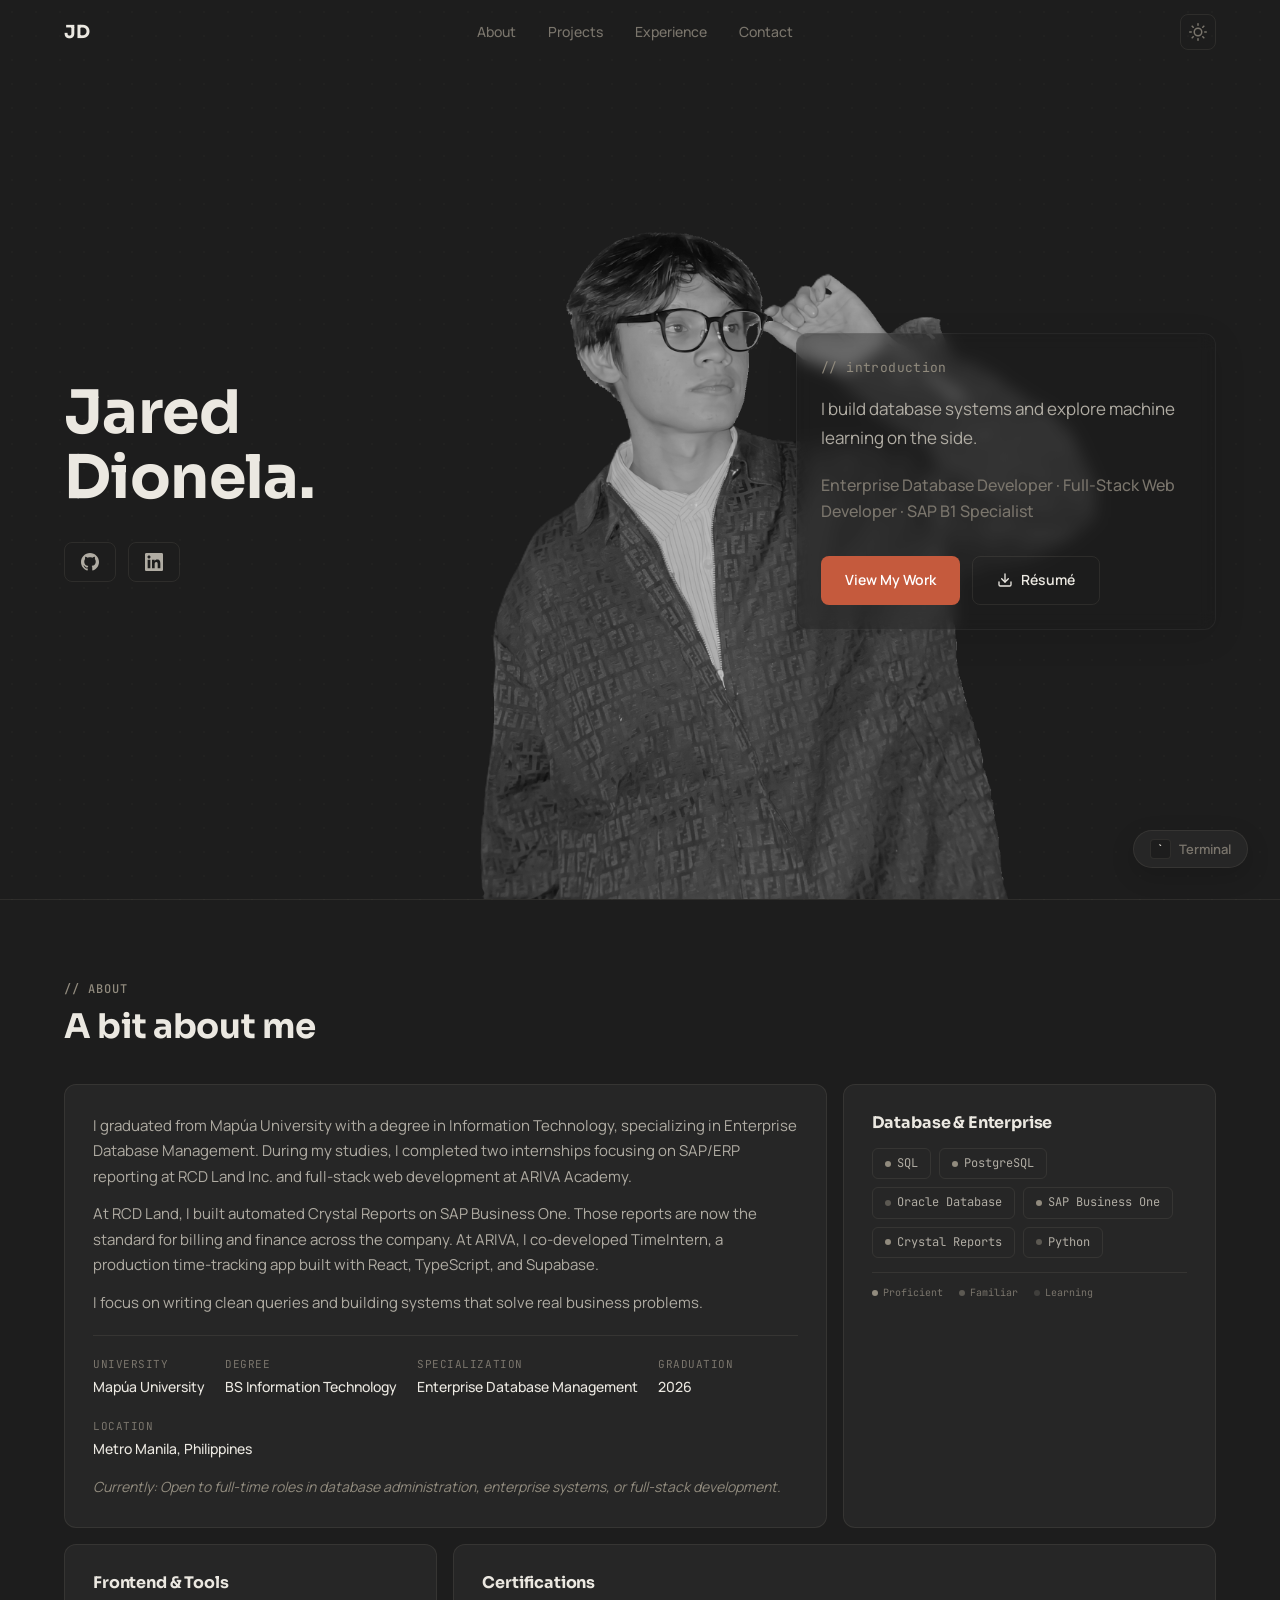
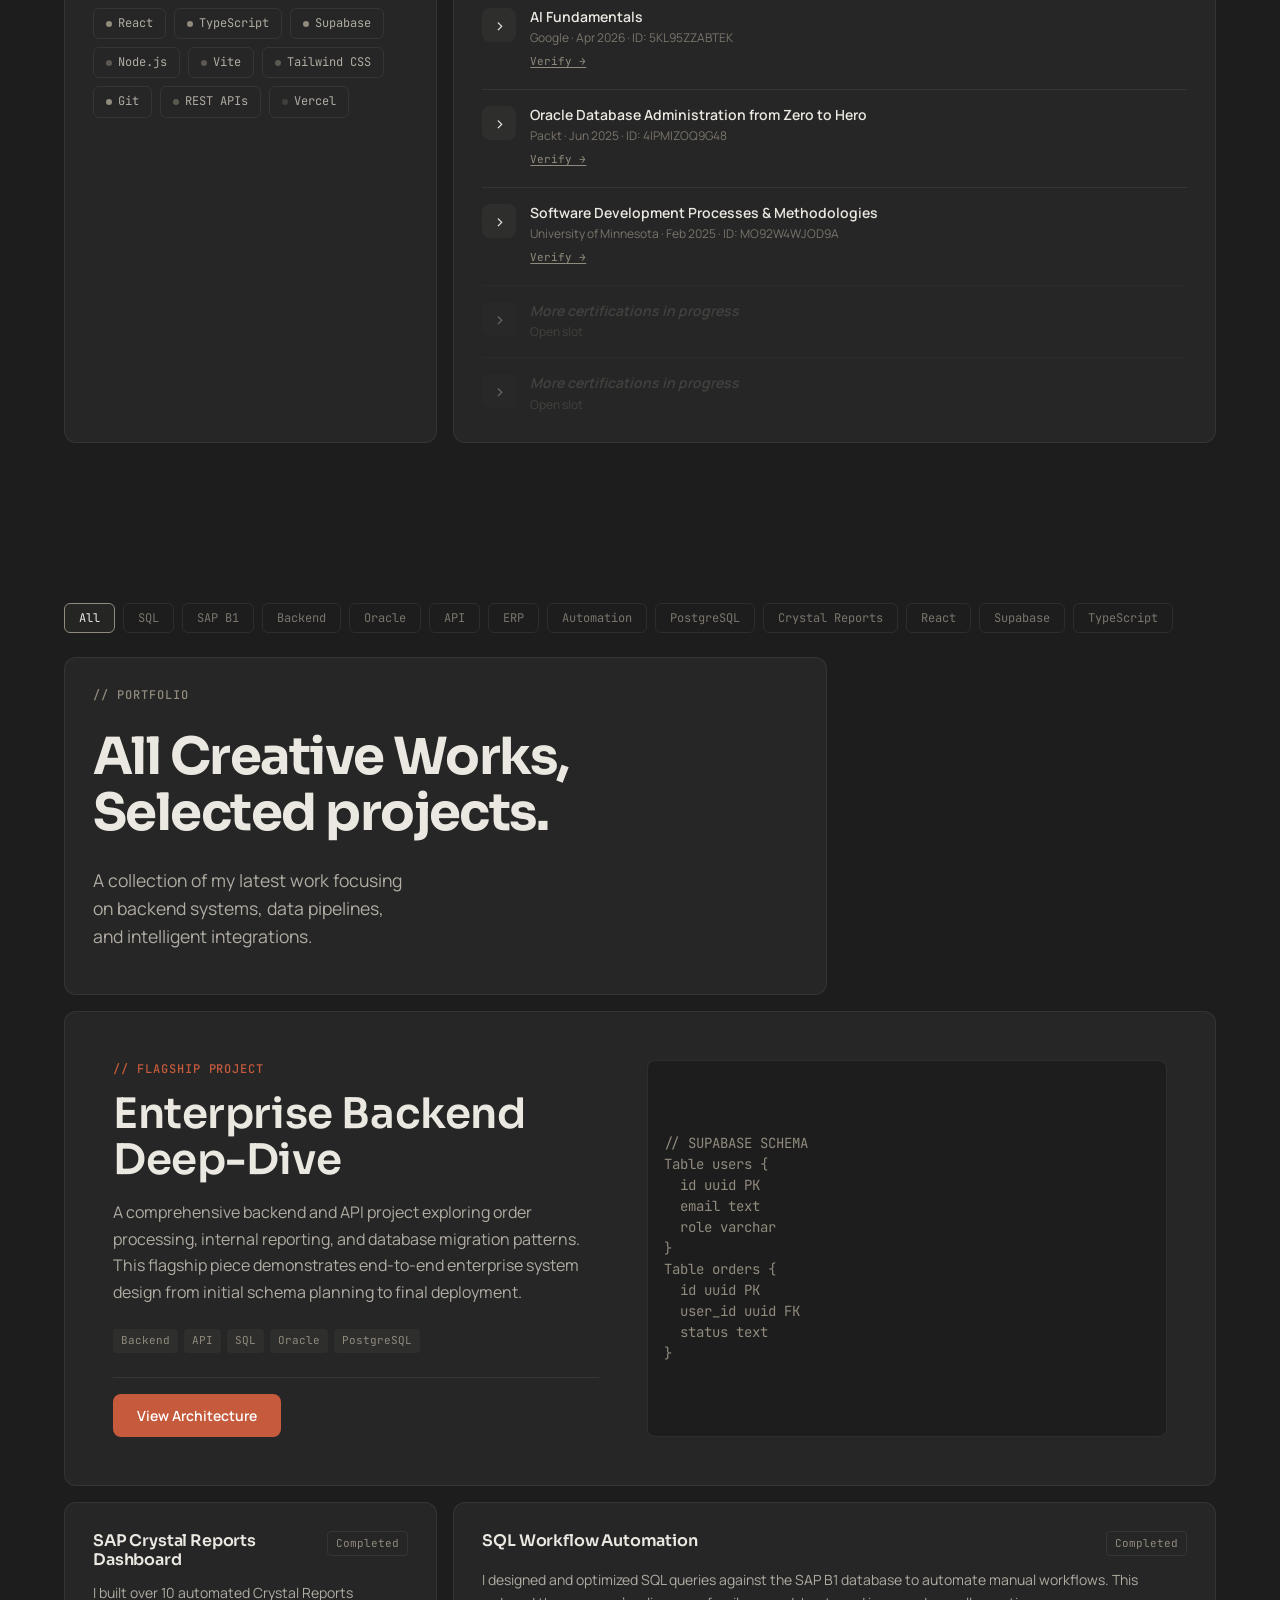
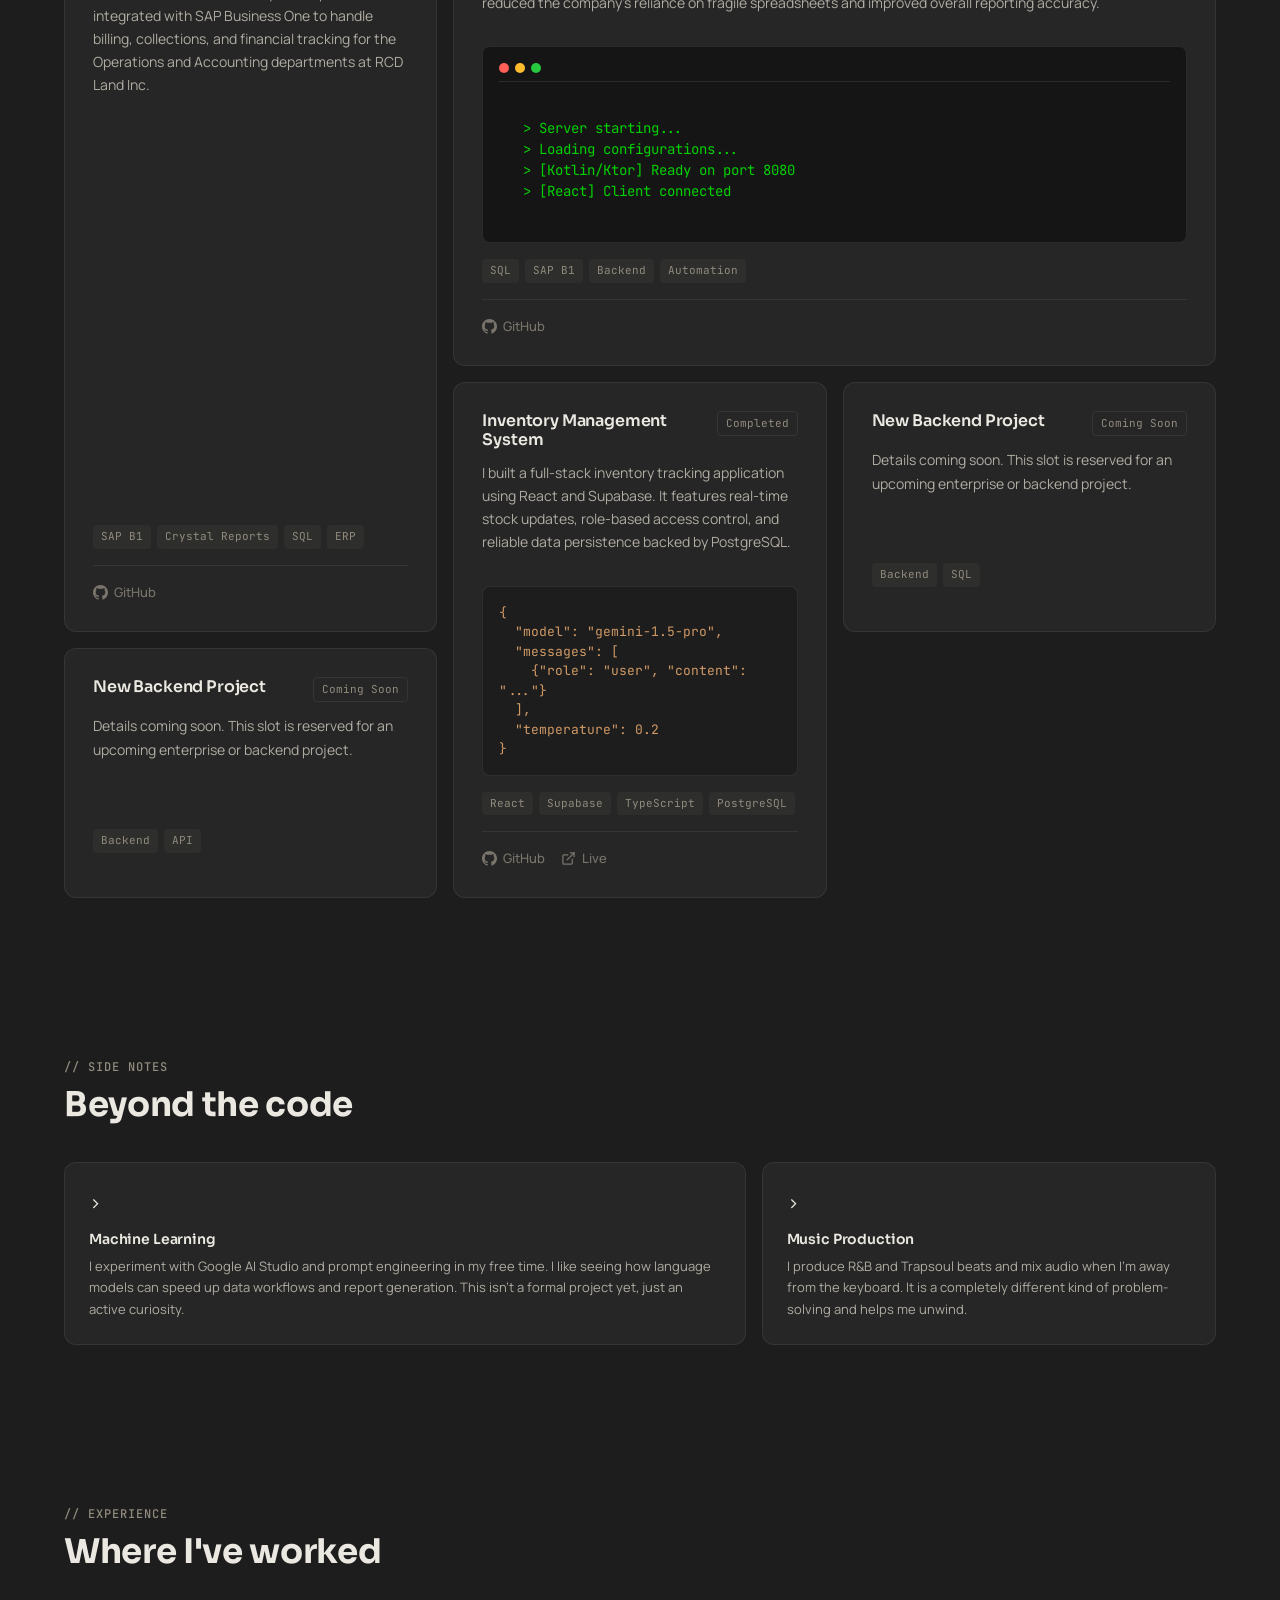
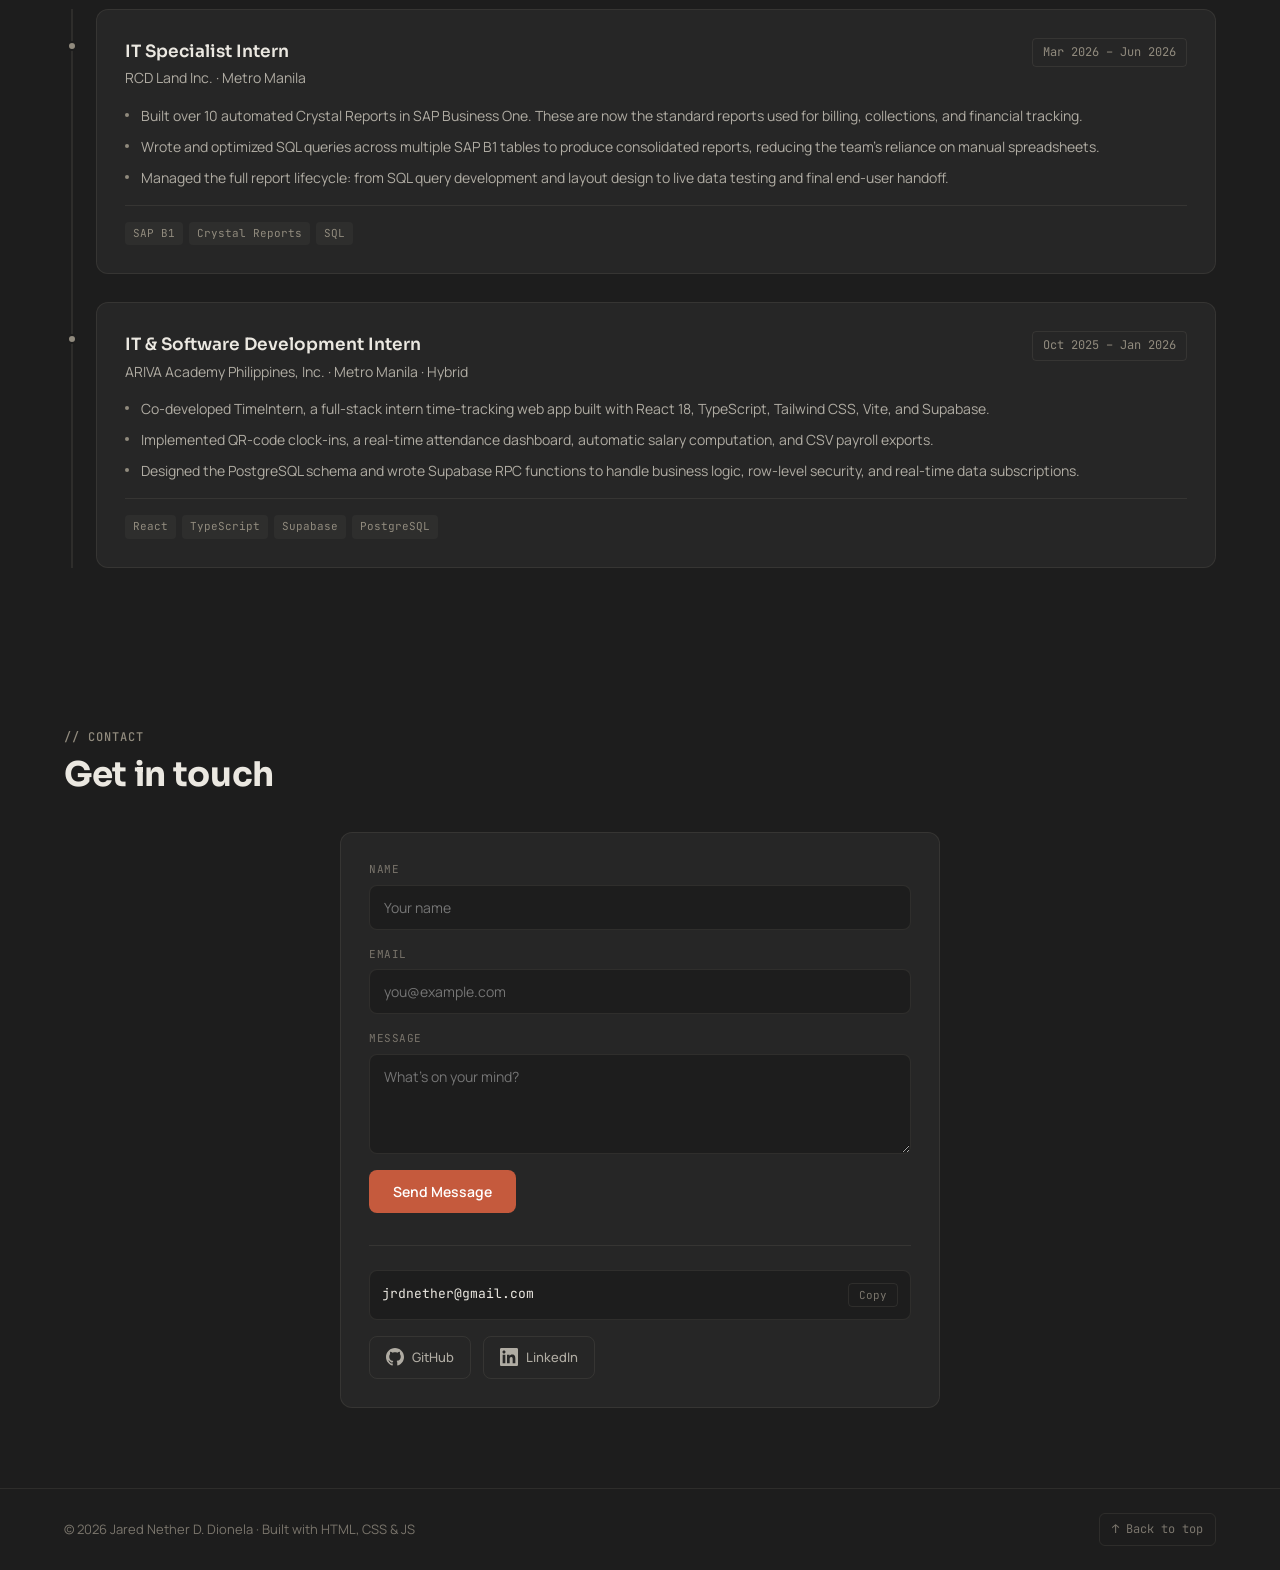
==== commit b0f1201e: "feat: add favicon and update assets" ====
--- a/index.html
+++ b/index.html
@@ -16,6 +16,8 @@
     rel="stylesheet">
 
   <link rel="stylesheet" href="style.css">
+  <!-- TODO: Replace assets/favicon.png with your actual favicon image -->
+  <link rel="icon" type="image/png" href="assets/favicon.png">
 </head>
 
 <body>
@@ -382,6 +384,7 @@
         <!-- Contact form -->
         <form class="contact-form" id="contactForm" action="https://formsubmit.co/jrdnether@gmail.com" method="POST"
           style="margin-bottom: 32px;">
+          <input type="hidden" name="_captcha" value="false">
           <div class="form-group">
             <label class="form-label" for="contactName">Name</label>
             <input class="form-input" type="text" id="contactName" name="name" required placeholder="Your name">
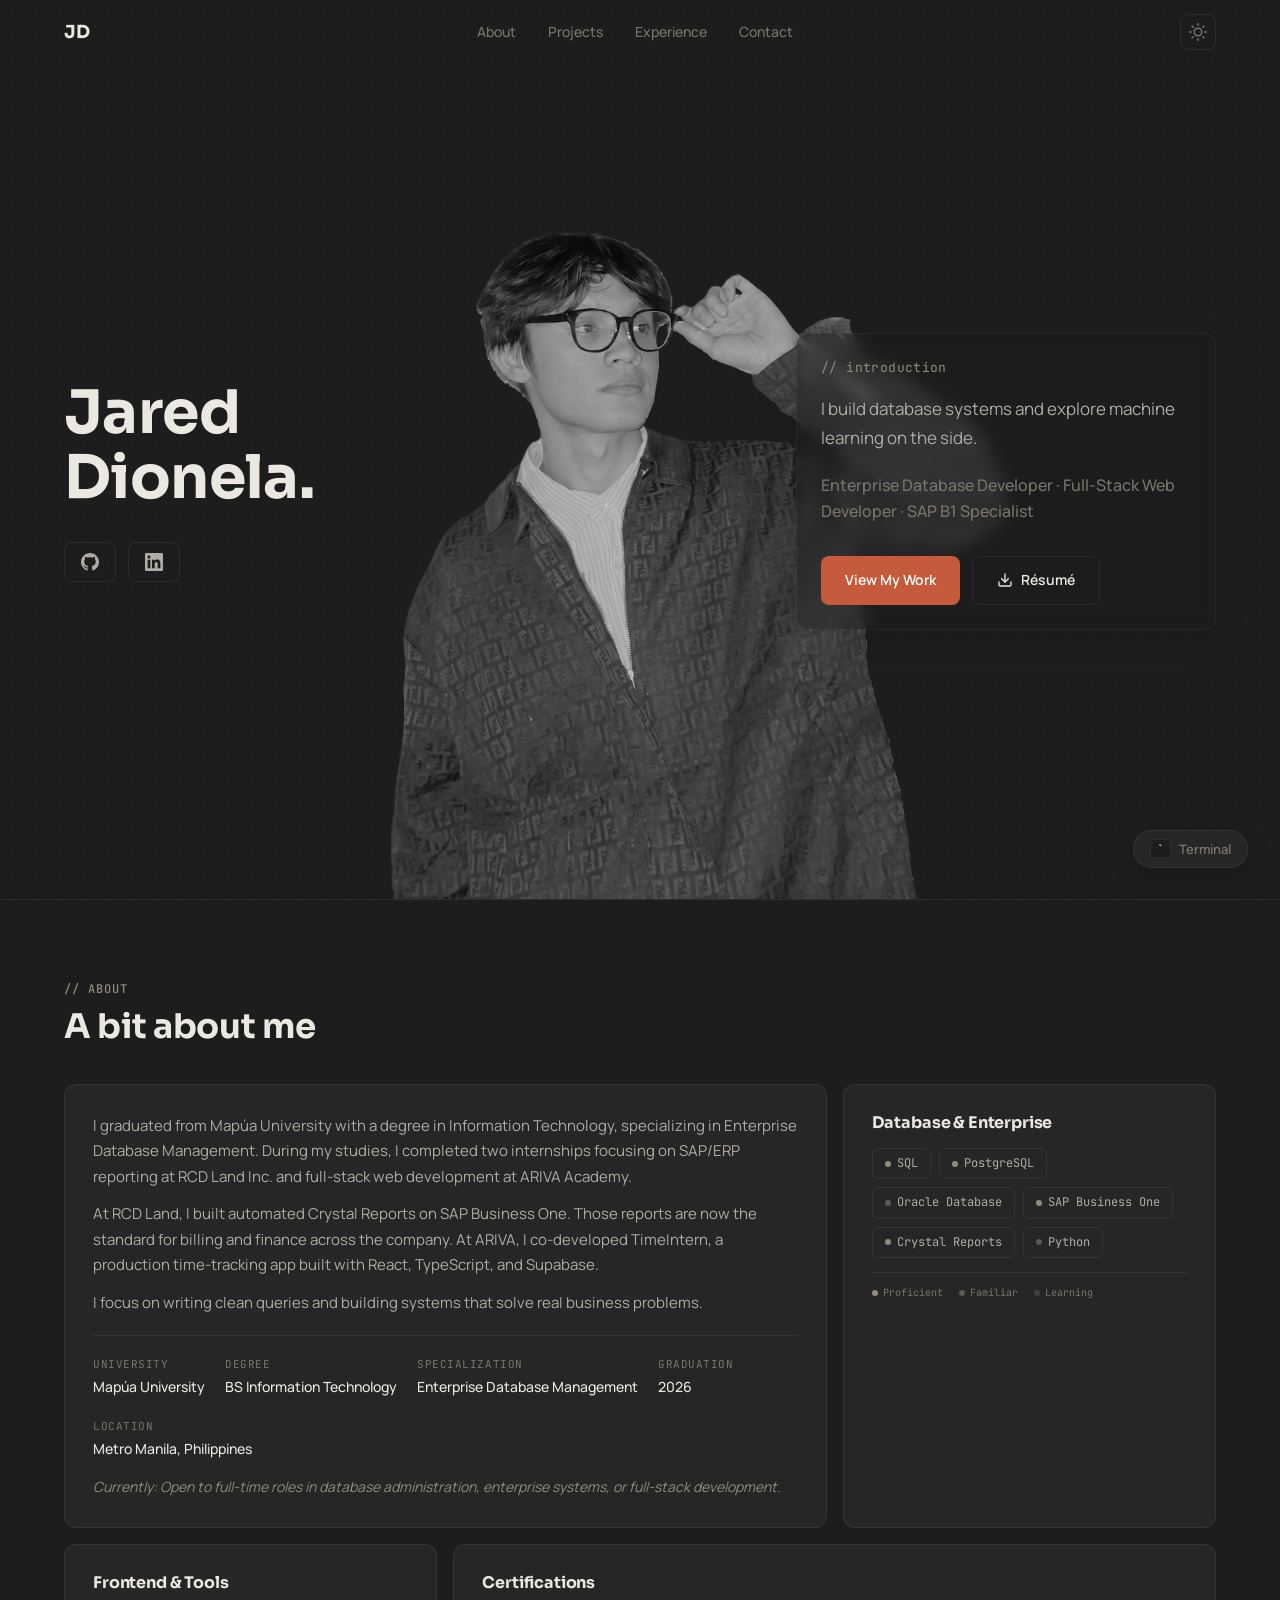
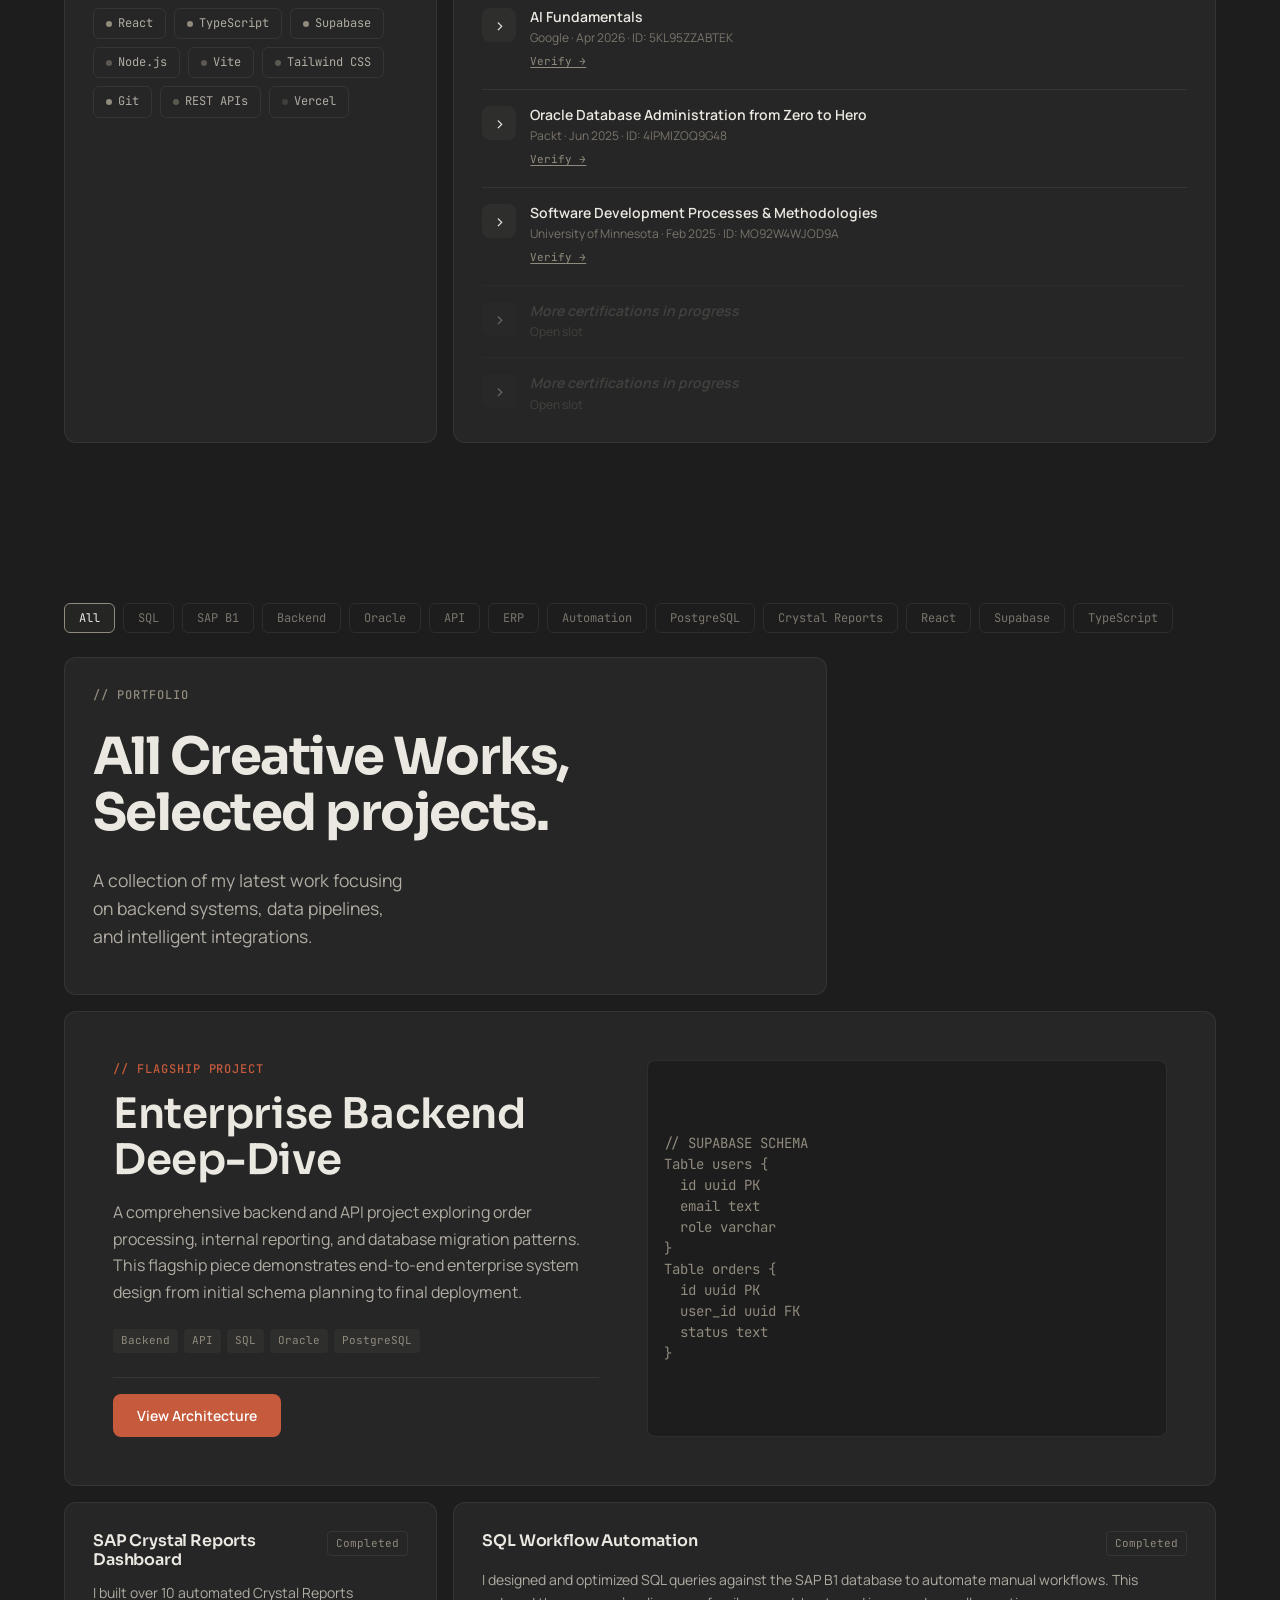
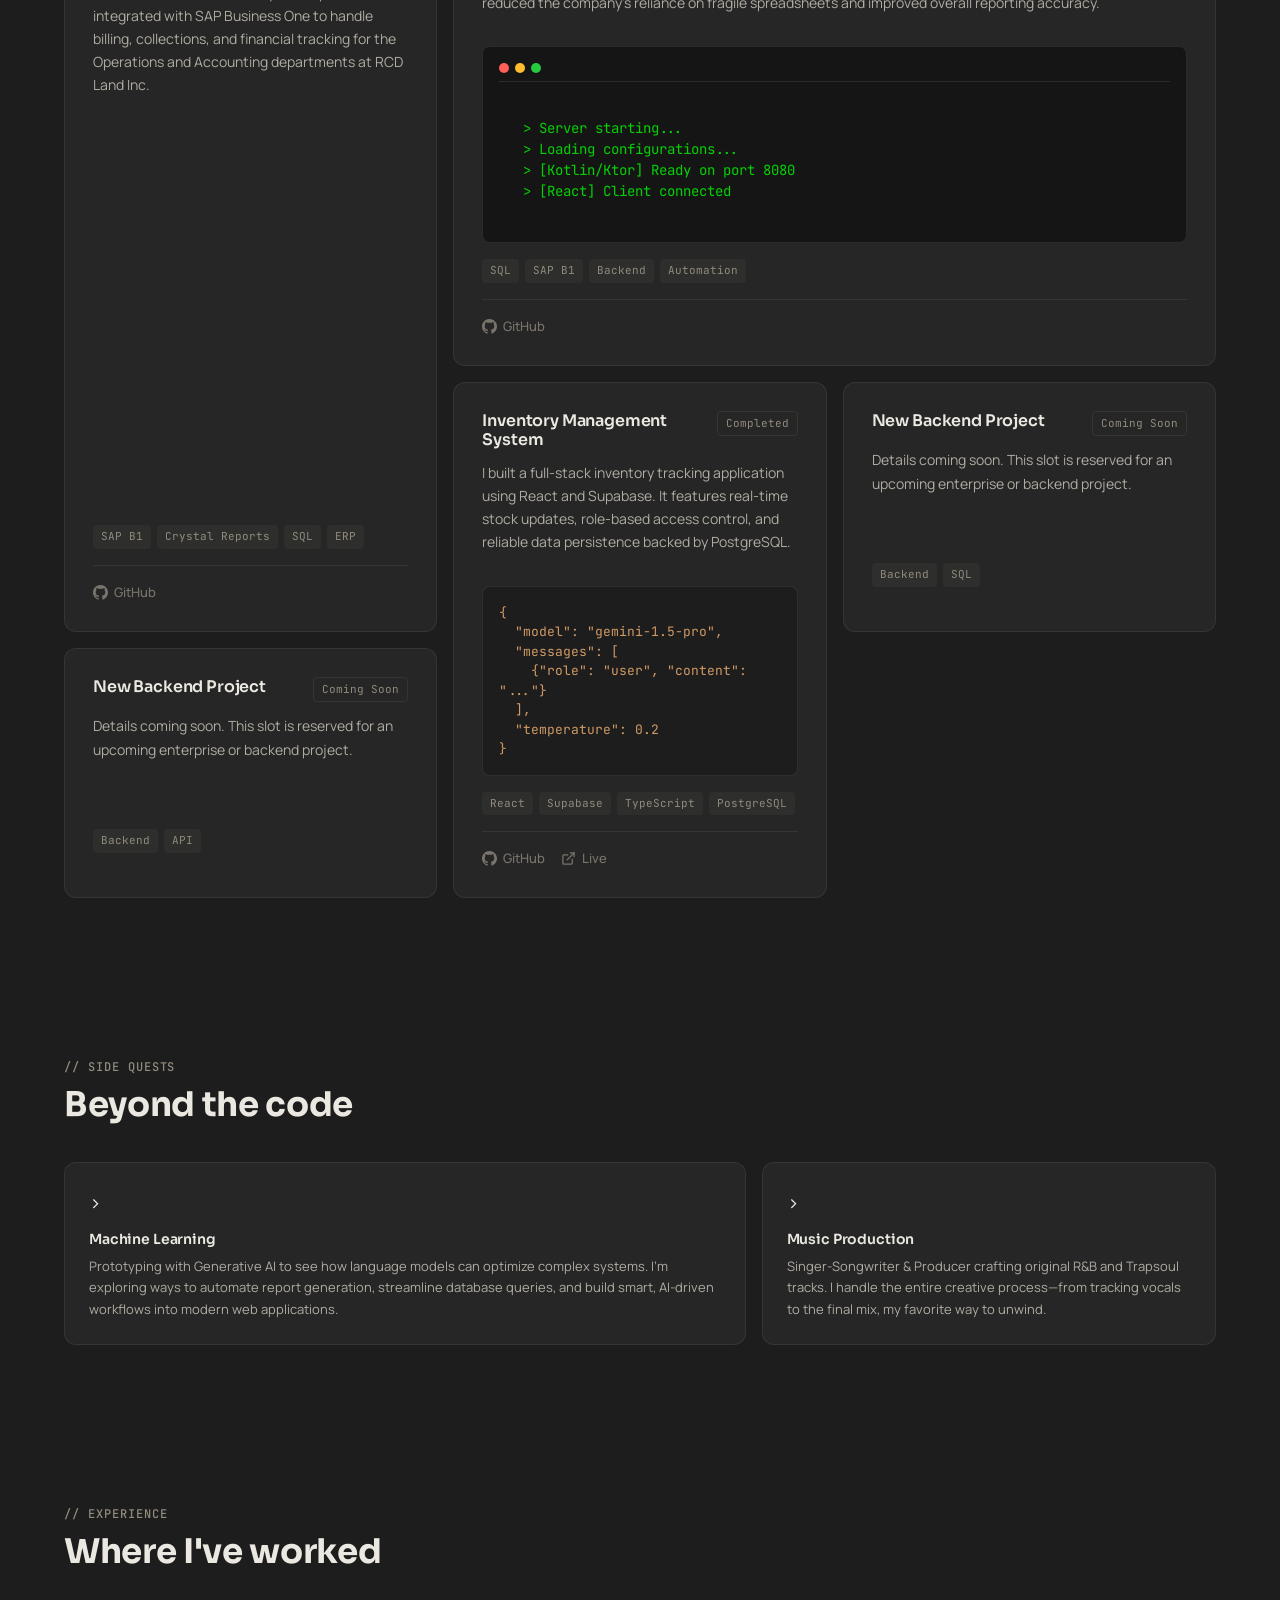
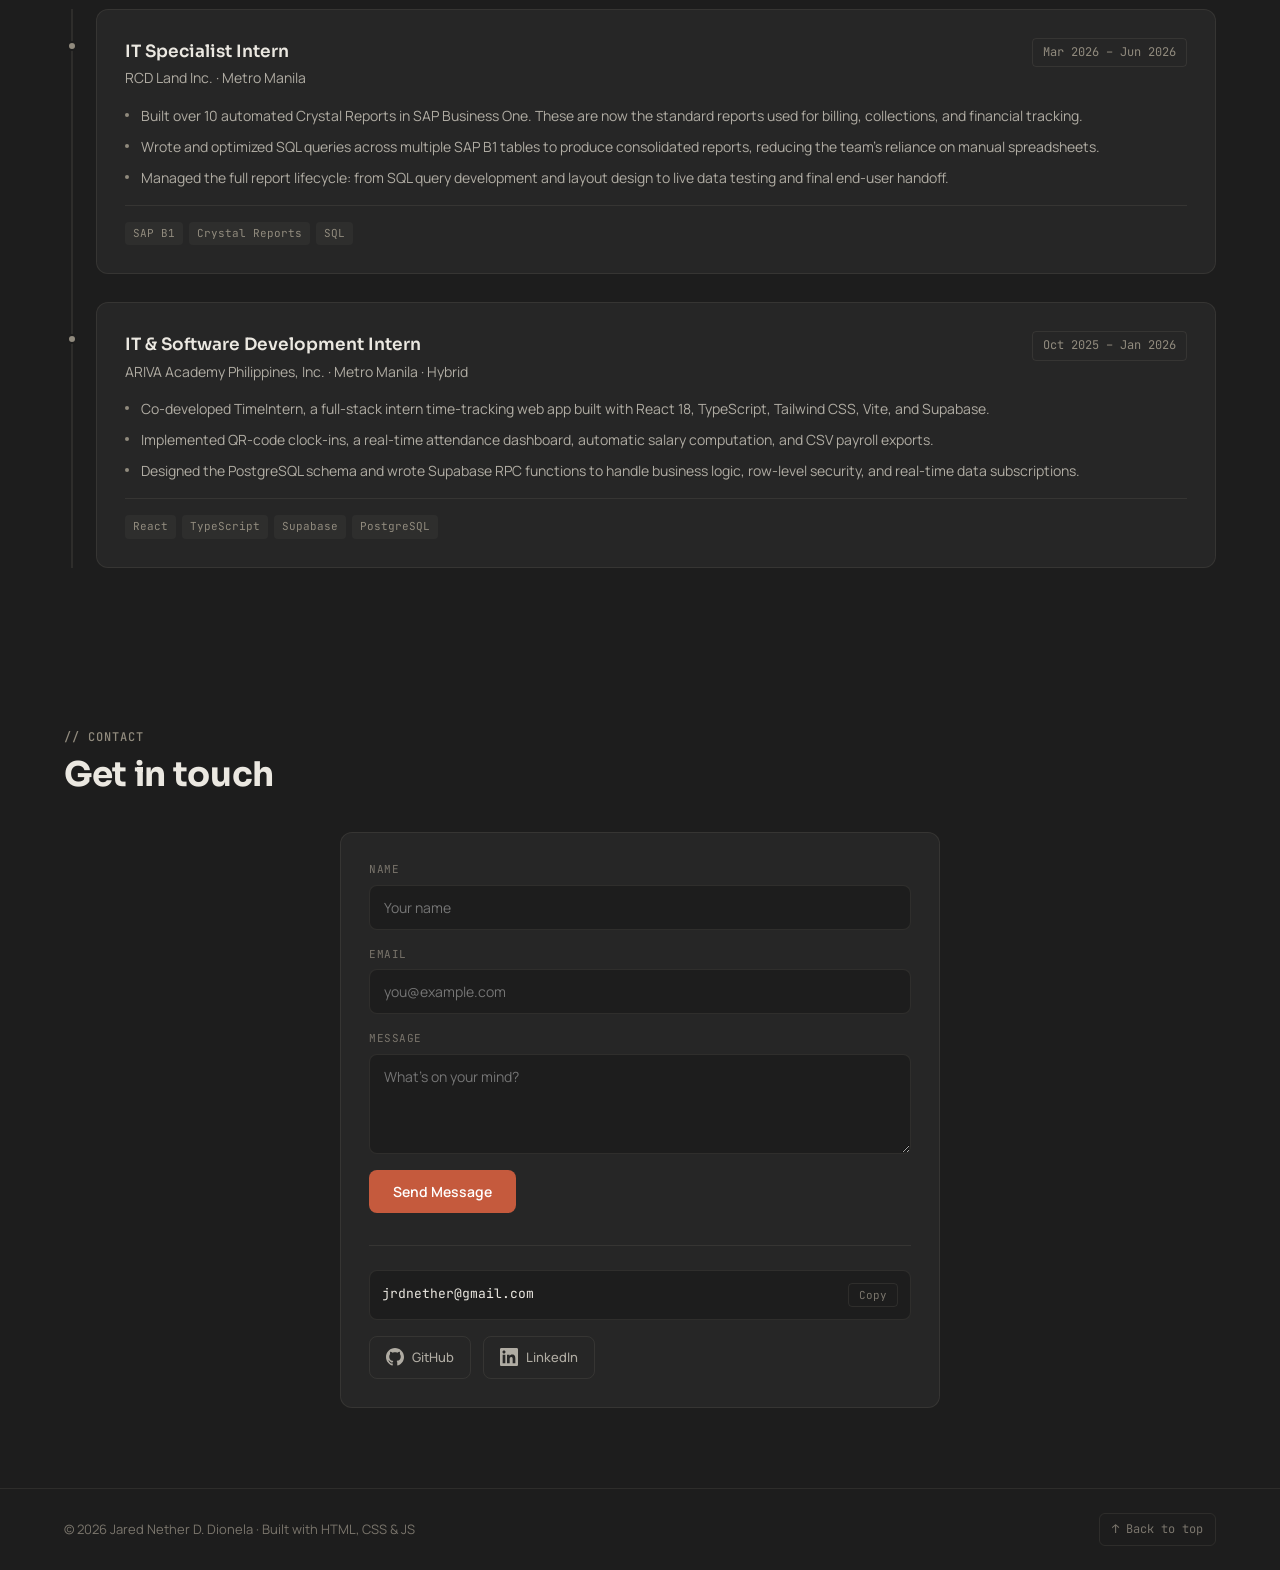
==== commit 8d84a66a: "refactor: update side quests section" ====
--- a/index.html
+++ b/index.html
@@ -278,7 +278,7 @@
   <section class="section">
     <div class="container">
       <div class="section-header reveal">
-        <p class="section-label mono">// side notes</p>
+        <p class="section-label mono">// side quests</p>
         <h2 class="section-title">Beyond the code</h2>
       </div>
       <div class="personality-grid reveal">
@@ -287,9 +287,9 @@
           <div class="personality-icon">></div>
           <h3 class="personality-title">Machine Learning</h3>
           <p class="personality-note">
-            I experiment with Google AI Studio and prompt engineering in my free time.
-            I like seeing how language models can speed up data workflows and report generation.
-            This isn't a formal project yet, just an active curiosity.
+            Prototyping with Generative AI to see how language models can optimize
+            complex systems. I'm exploring ways to automate report generation, streamline database
+            queries, and build smart, AI-driven workflows into modern web applications.
           </p>
         </div>
 
@@ -297,8 +297,9 @@
           <div class="personality-icon">></div>
           <h3 class="personality-title">Music Production</h3>
           <p class="personality-note">
-            I produce R&B and Trapsoul beats and mix audio when I'm away from the keyboard.
-            It is a completely different kind of problem-solving and helps me unwind.
+            Singer-Songwriter & Producer crafting original R&B and Trapsoul tracks.
+            I handle the entire creative process—from tracking vocals to the final
+            mix, my favorite way to unwind.
           </p>
         </div>
 
@@ -329,9 +330,12 @@
               <span class="timeline-date mono">Mar 2026 – Jun 2026</span>
             </div>
             <ul class="timeline-bullets">
-              <li>Built over 10 automated Crystal Reports in SAP Business One. These are now the standard reports used for billing, collections, and financial tracking.</li>
-              <li>Wrote and optimized SQL queries across multiple SAP B1 tables to produce consolidated reports, reducing the team's reliance on manual spreadsheets.</li>
-              <li>Managed the full report lifecycle: from SQL query development and layout design to live data testing and final end-user handoff.</li>
+              <li>Built over 10 automated Crystal Reports in SAP Business One. These are now the standard reports used
+                for billing, collections, and financial tracking.</li>
+              <li>Wrote and optimized SQL queries across multiple SAP B1 tables to produce consolidated reports,
+                reducing the team's reliance on manual spreadsheets.</li>
+              <li>Managed the full report lifecycle: from SQL query development and layout design to live data testing
+                and final end-user handoff.</li>
             </ul>
             <div class="timeline-tags">
               <span class="project-tag">SAP B1</span>
@@ -352,9 +356,12 @@
               <span class="timeline-date mono">Oct 2025 – Jan 2026</span>
             </div>
             <ul class="timeline-bullets">
-              <li>Co-developed TimeIntern, a full-stack intern time-tracking web app built with React 18, TypeScript, Tailwind CSS, Vite, and Supabase.</li>
-              <li>Implemented QR-code clock-ins, a real-time attendance dashboard, automatic salary computation, and CSV payroll exports.</li>
-              <li>Designed the PostgreSQL schema and wrote Supabase RPC functions to handle business logic, row-level security, and real-time data subscriptions.</li>
+              <li>Co-developed TimeIntern, a full-stack intern time-tracking web app built with React 18, TypeScript,
+                Tailwind CSS, Vite, and Supabase.</li>
+              <li>Implemented QR-code clock-ins, a real-time attendance dashboard, automatic salary computation, and CSV
+                payroll exports.</li>
+              <li>Designed the PostgreSQL schema and wrote Supabase RPC functions to handle business logic, row-level
+                security, and real-time data subscriptions.</li>
             </ul>
             <div class="timeline-tags">
               <span class="project-tag">React</span>
@@ -458,7 +465,8 @@
         </div>
         <div class="terminal-input-line">
           <span class="terminal-prompt">$&nbsp;</span>
-          <input type="text" id="terminalInput" class="terminal-input" autocomplete="off" spellcheck="false" aria-label="Terminal input">
+          <input type="text" id="terminalInput" class="terminal-input" autocomplete="off" spellcheck="false"
+            aria-label="Terminal input">
         </div>
       </div>
     </div>
@@ -490,7 +498,9 @@
             <div class="node-desc">PostgreSQL / Oracle</div>
           </div>
         </div>
-        <p class="modal-text">This architecture ensures high availability, handles automated data migrations, and provides a strict type-safe contract between the client and server. The database tier includes row-level security and automated materialized view updates for complex reporting queries.</p>
+        <p class="modal-text">This architecture ensures high availability, handles automated data migrations, and
+          provides a strict type-safe contract between the client and server. The database tier includes row-level
+          security and automated materialized view updates for complex reporting queries.</p>
       </div>
     </div>
   </dialog>
--- a/style.css
+++ b/style.css
@@ -9,7 +9,8 @@
   --bg-card: #262626;
   --text-primary: #EBE8E1;
   --accent-muted: #918B7E;
-  --accent-brand: #C55A3D; /* Deep terracotta for distinct, authoritative warmth */
+  --accent-brand: #C55A3D;
+  /* Deep terracotta for distinct, authoritative warmth */
   --accent-brand-hover: #DF6C4C;
   --border-rest: rgba(145, 139, 126, 0.15);
 
@@ -36,7 +37,8 @@
 /* ── Light mode ── */
 [data-theme="light"] {
   --bg-main: #F5F3EF;
-  --bg-card: #EAE6DE; /* Using a dirty white instead of bright #FFFFFF */
+  --bg-card: #EAE6DE;
+  /* Using a dirty white instead of bright #FFFFFF */
   --text-primary: #1D1D1D;
   --text-secondary: #4A4640;
   --text-muted: #918B7E;
@@ -289,8 +291,10 @@
   padding-top: 64px;
   position: relative;
   z-index: 1;
-  border-bottom: 1px solid var(--border-rest); /* Creates a ground line */
-  overflow: hidden; /* Clips the image perfectly at the ground line */
+  border-bottom: 1px solid var(--border-rest);
+  /* Creates a ground line */
+  overflow: hidden;
+  /* Clips the image perfectly at the ground line */
 }
 
 .hero-container {
@@ -317,18 +321,23 @@
   max-width: 420px;
   padding: 24px;
   border-radius: 12px;
-  background: var(--bg-glass); /* Theme-aware subtle transparent background */
+  background: var(--bg-glass);
+  /* Theme-aware subtle transparent background */
   backdrop-filter: blur(8px);
   -webkit-backdrop-filter: blur(8px);
-  border: 1px solid var(--border-glass); /* Theme-aware subtle border */
-  box-shadow: 0 8px 32px rgba(0, 0, 0, 0.1); /* Softened shadow */
+  border: 1px solid var(--border-glass);
+  /* Theme-aware subtle border */
+  box-shadow: 0 8px 32px rgba(0, 0, 0, 0.1);
+  /* Softened shadow */
 }
 
 .hero-image-wrapper {
   position: absolute;
-  left: 35%; /* Shifted left to compensate for transparent space on the left of the PNG */
+  left: 28%;
+  /* Shifted left to compensate for transparent space on the left of the PNG */
   transform: translateX(-50%);
-  bottom: 0; /* Sits completely flush with the ground line */
+  bottom: 0;
+  /* Sits completely flush with the ground line */
   z-index: 1;
   width: 600px;
   max-width: 90vw;
@@ -345,8 +354,10 @@
   width: 100%;
   object-fit: contain;
   object-position: bottom center;
-  transform: scale(1.2); /* Slightly increased scaling */
-  transform-origin: bottom center; /* Grow upwards from the ground */
+  transform: scale(1.2);
+  /* Slightly increased scaling */
+  transform-origin: bottom center;
+  /* Grow upwards from the ground */
 }
 
 /* staggered entrance — each child fades in */
@@ -1201,9 +1212,9 @@
   opacity: 0;
   filter: blur(4px);
   transform: translateY(24px);
-  transition: opacity 0.8s cubic-bezier(0.16, 1, 0.3, 1), 
-              transform 0.8s cubic-bezier(0.16, 1, 0.3, 1),
-              filter 0.8s cubic-bezier(0.16, 1, 0.3, 1);
+  transition: opacity 0.8s cubic-bezier(0.16, 1, 0.3, 1),
+    transform 0.8s cubic-bezier(0.16, 1, 0.3, 1),
+    filter 0.8s cubic-bezier(0.16, 1, 0.3, 1);
   transition-delay: calc(var(--i, 0) * 80ms);
 }
 
@@ -1217,13 +1228,16 @@
    ACCESSIBILITY
    ═══════════════════════════════════ */
 @media (prefers-reduced-motion: reduce) {
-  *, *::before, *::after {
+
+  *,
+  *::before,
+  *::after {
     animation-duration: 0.01ms !important;
     animation-iteration-count: 1 !important;
     transition-duration: 0.01ms !important;
     scroll-behavior: auto !important;
   }
-  
+
   html {
     scroll-behavior: auto !important;
   }
@@ -1304,8 +1318,9 @@
   }
 
   .nav-links a {
-    padding: 10px 0;
-    font-size: 15px;
+    display: inline-block;
+    padding: 12px 0;
+    font-size: 16px;
   }
 
   .nav-toggle {
@@ -1397,7 +1412,8 @@
 .img-grayscale-reveal:hover,
 .hero-image-wrapper:hover .img-grayscale-reveal {
   filter: grayscale(0%) opacity(1);
-  transform: scale(1.22); /* Slightly larger than base scale 1.2 for subtle zoom */
+  transform: scale(1.22);
+  /* Slightly larger than base scale 1.2 for subtle zoom */
 }
 
 /* Custom Card Contents */
@@ -1484,8 +1500,10 @@
 
   .hero-right {
     max-width: 100%;
-    padding: 24px 16px; /* Restore padding so text doesn't touch edges */
-    margin: 0 16px 48px; /* Add bottom margin so it doesn't stick to the ground line */
+    padding: 24px 16px;
+    /* Restore padding so text doesn't touch edges */
+    margin: 0 16px 48px;
+    /* Add bottom margin so it doesn't stick to the ground line */
     width: calc(100% - 32px);
   }
 
@@ -1501,7 +1519,8 @@
   }
 
   .hero-image-wrapper img {
-    transform: scale(1.1); /* Slight scale for mobile */
+    transform: scale(1.1);
+    /* Slight scale for mobile */
     max-height: 50vh;
     object-position: bottom center;
   }
@@ -1548,7 +1567,7 @@
   padding: 8px 16px;
   border-radius: 32px;
   cursor: pointer;
-  box-shadow: 0 8px 24px rgba(0,0,0,0.15);
+  box-shadow: 0 8px 24px rgba(0, 0, 0, 0.15);
   transition: all 0.2s cubic-bezier(0.16, 1, 0.3, 1);
 }
 
@@ -1556,7 +1575,7 @@
   border-color: var(--accent-muted);
   color: var(--text-primary);
   transform: translateY(-2px);
-  box-shadow: 0 12px 32px rgba(0,0,0,0.2);
+  box-shadow: 0 12px 32px rgba(0, 0, 0, 0.2);
 }
 
 .terminal-toggle-btn .keyboard-key {
@@ -1624,11 +1643,29 @@
   border-bottom: 1px solid #333;
 }
 
-.terminal-dots { display: flex; gap: 8px; }
-.terminal-dots .dot { width: 12px; height: 12px; border-radius: 50%; background: #4a4a4a; }
-.terminal-dots .dot:nth-child(1) { background: #ff5f56; }
-.terminal-dots .dot:nth-child(2) { background: #ffbd2e; }
-.terminal-dots .dot:nth-child(3) { background: #27c93f; }
+.terminal-dots {
+  display: flex;
+  gap: 8px;
+}
+
+.terminal-dots .dot {
+  width: 12px;
+  height: 12px;
+  border-radius: 50%;
+  background: #4a4a4a;
+}
+
+.terminal-dots .dot:nth-child(1) {
+  background: #ff5f56;
+}
+
+.terminal-dots .dot:nth-child(2) {
+  background: #ffbd2e;
+}
+
+.terminal-dots .dot:nth-child(3) {
+  background: #27c93f;
+}
 
 .terminal-title {
   font-family: 'JetBrains Mono', monospace;
@@ -1645,7 +1682,9 @@
   line-height: 1;
 }
 
-.terminal-close:hover { color: #fff; }
+.terminal-close:hover {
+  color: #fff;
+}
 
 .terminal-body {
   flex: 1;
@@ -1659,15 +1698,23 @@
   gap: 12px;
 }
 
-.terminal-output p { margin-bottom: 8px; }
-.terminal-highlight { color: #fff; font-weight: bold; }
+.terminal-output p {
+  margin-bottom: 8px;
+}
+
+.terminal-highlight {
+  color: #fff;
+  font-weight: bold;
+}
 
 .terminal-input-line {
   display: flex;
   align-items: center;
 }
 
-.terminal-prompt { color: #00ff00; }
+.terminal-prompt {
+  color: #00ff00;
+}
 
 .terminal-input {
   background: transparent;
@@ -1700,8 +1747,15 @@
 }
 
 @keyframes modal-enter {
-  from { opacity: 0; transform: translateY(20px) scale(0.98); }
-  to { opacity: 1; transform: translateY(0) scale(1); }
+  from {
+    opacity: 0;
+    transform: translateY(20px) scale(0.98);
+  }
+
+  to {
+    opacity: 1;
+    transform: translateY(0) scale(1);
+  }
 }
 
 .modal-content {
@@ -1736,7 +1790,9 @@
   transition: color 0.3s;
 }
 
-.modal-close:hover { color: var(--text-primary); }
+.modal-close:hover {
+  color: var(--text-primary);
+}
 
 .arch-diagram {
   display: flex;
@@ -1766,8 +1822,13 @@
   min-width: 140px;
 }
 
-.arch-node.server-node { border-color: var(--accent-brand); }
-.arch-node.db-node { border-color: #348e58; }
+.arch-node.server-node {
+  border-color: var(--accent-brand);
+}
+
+.arch-node.db-node {
+  border-color: #348e58;
+}
 
 .node-title {
   font-family: 'Sora', sans-serif;
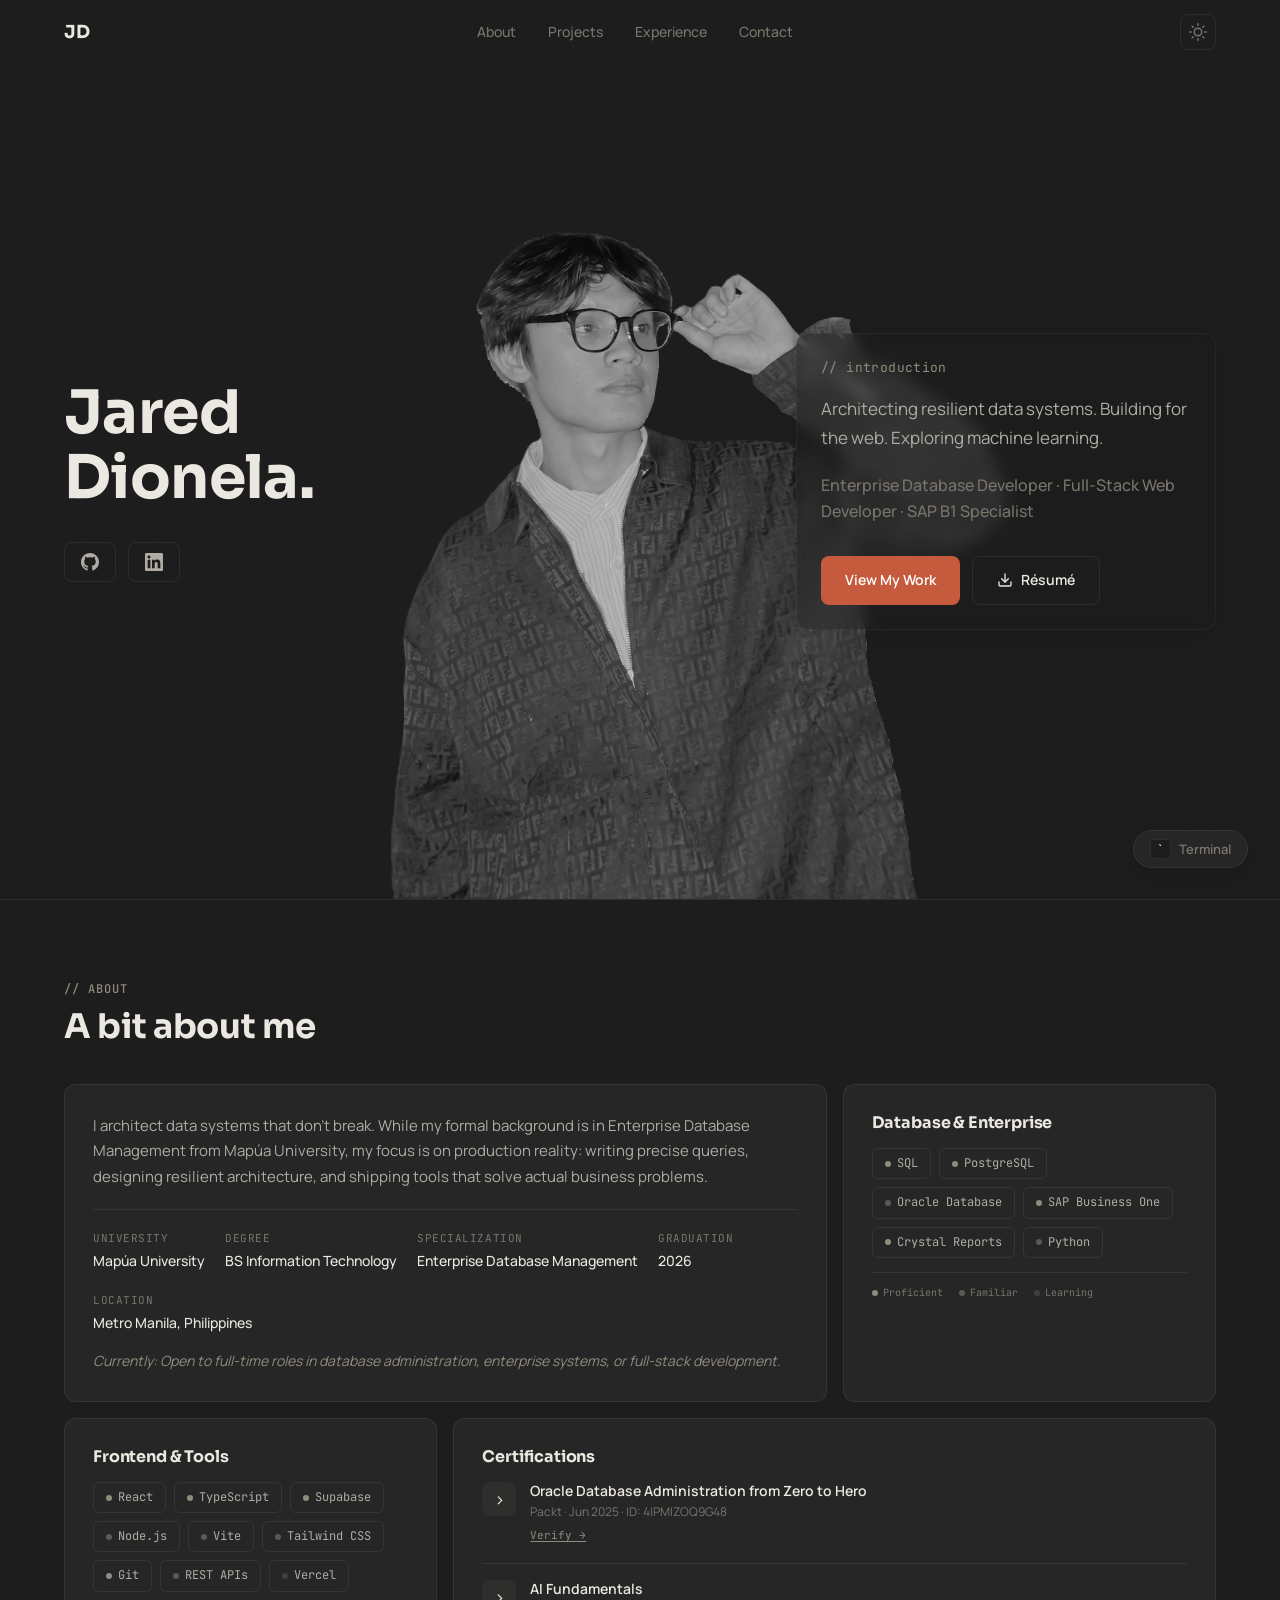
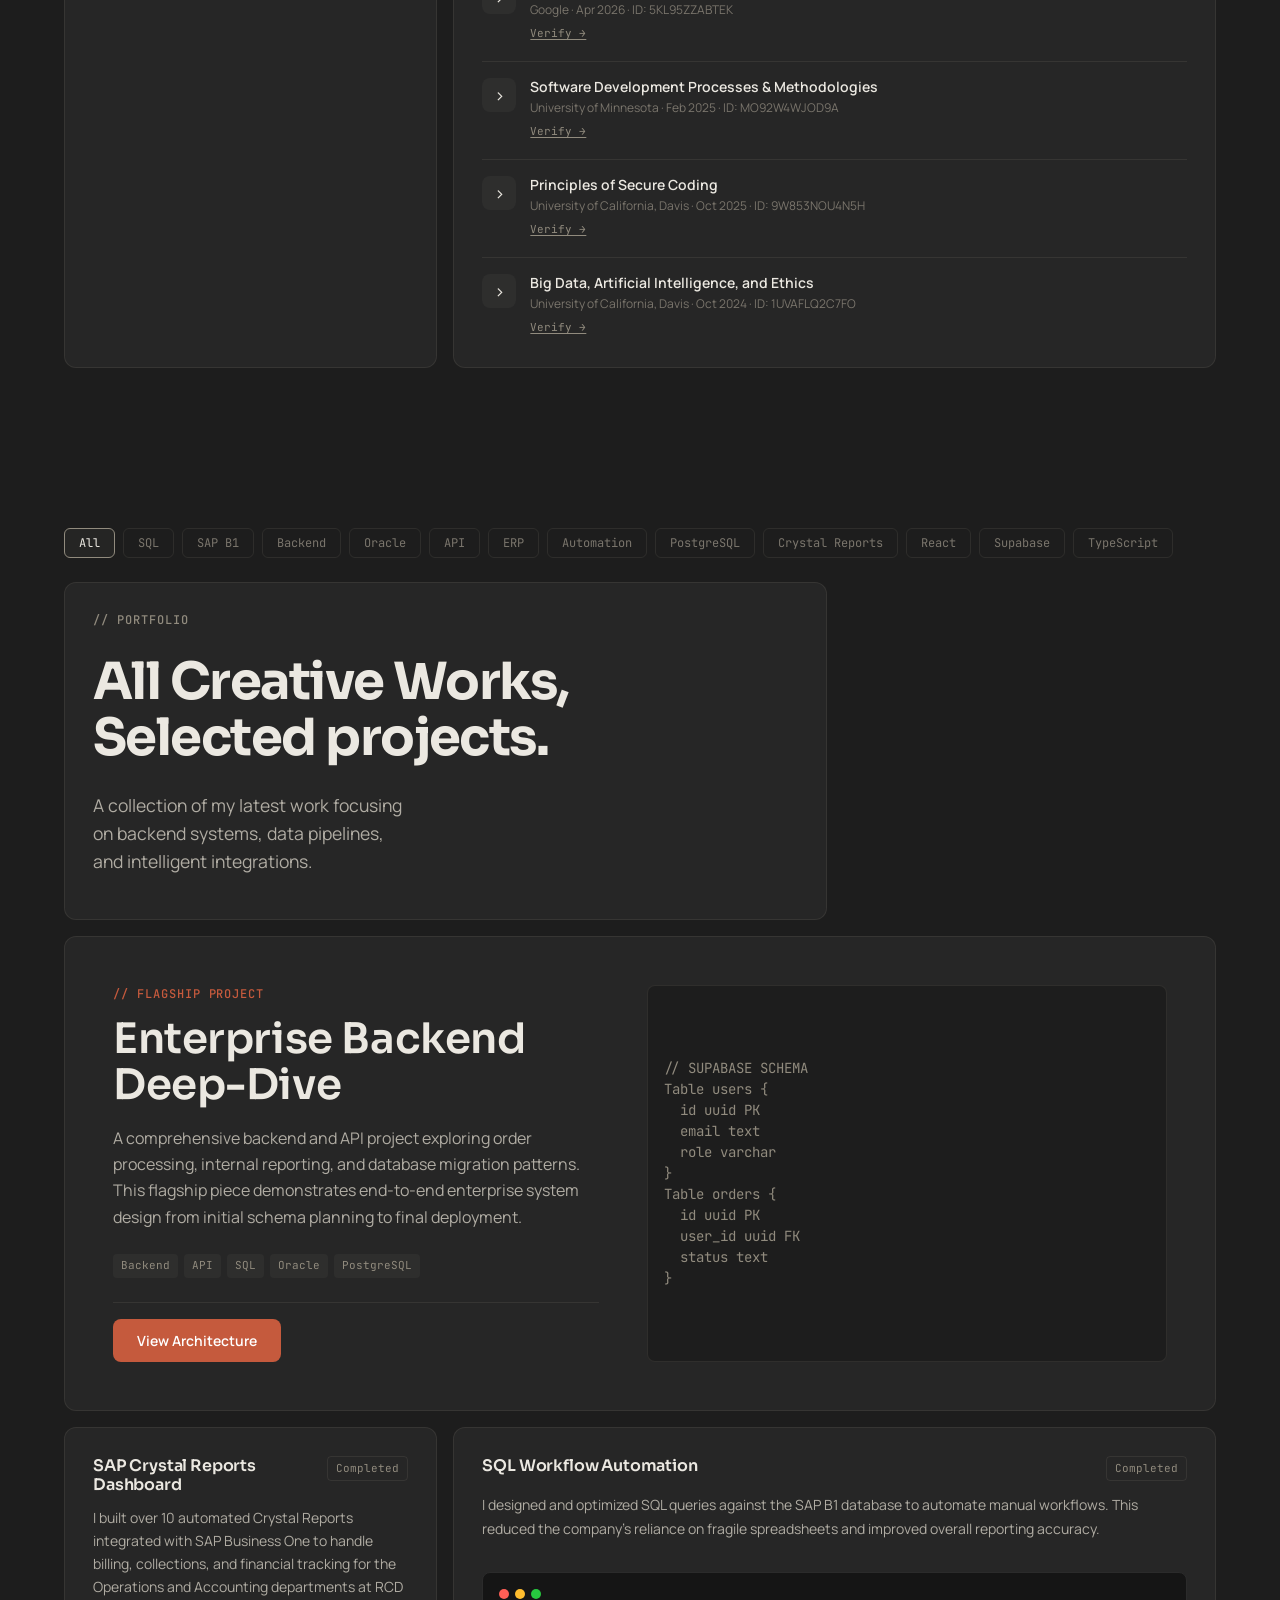
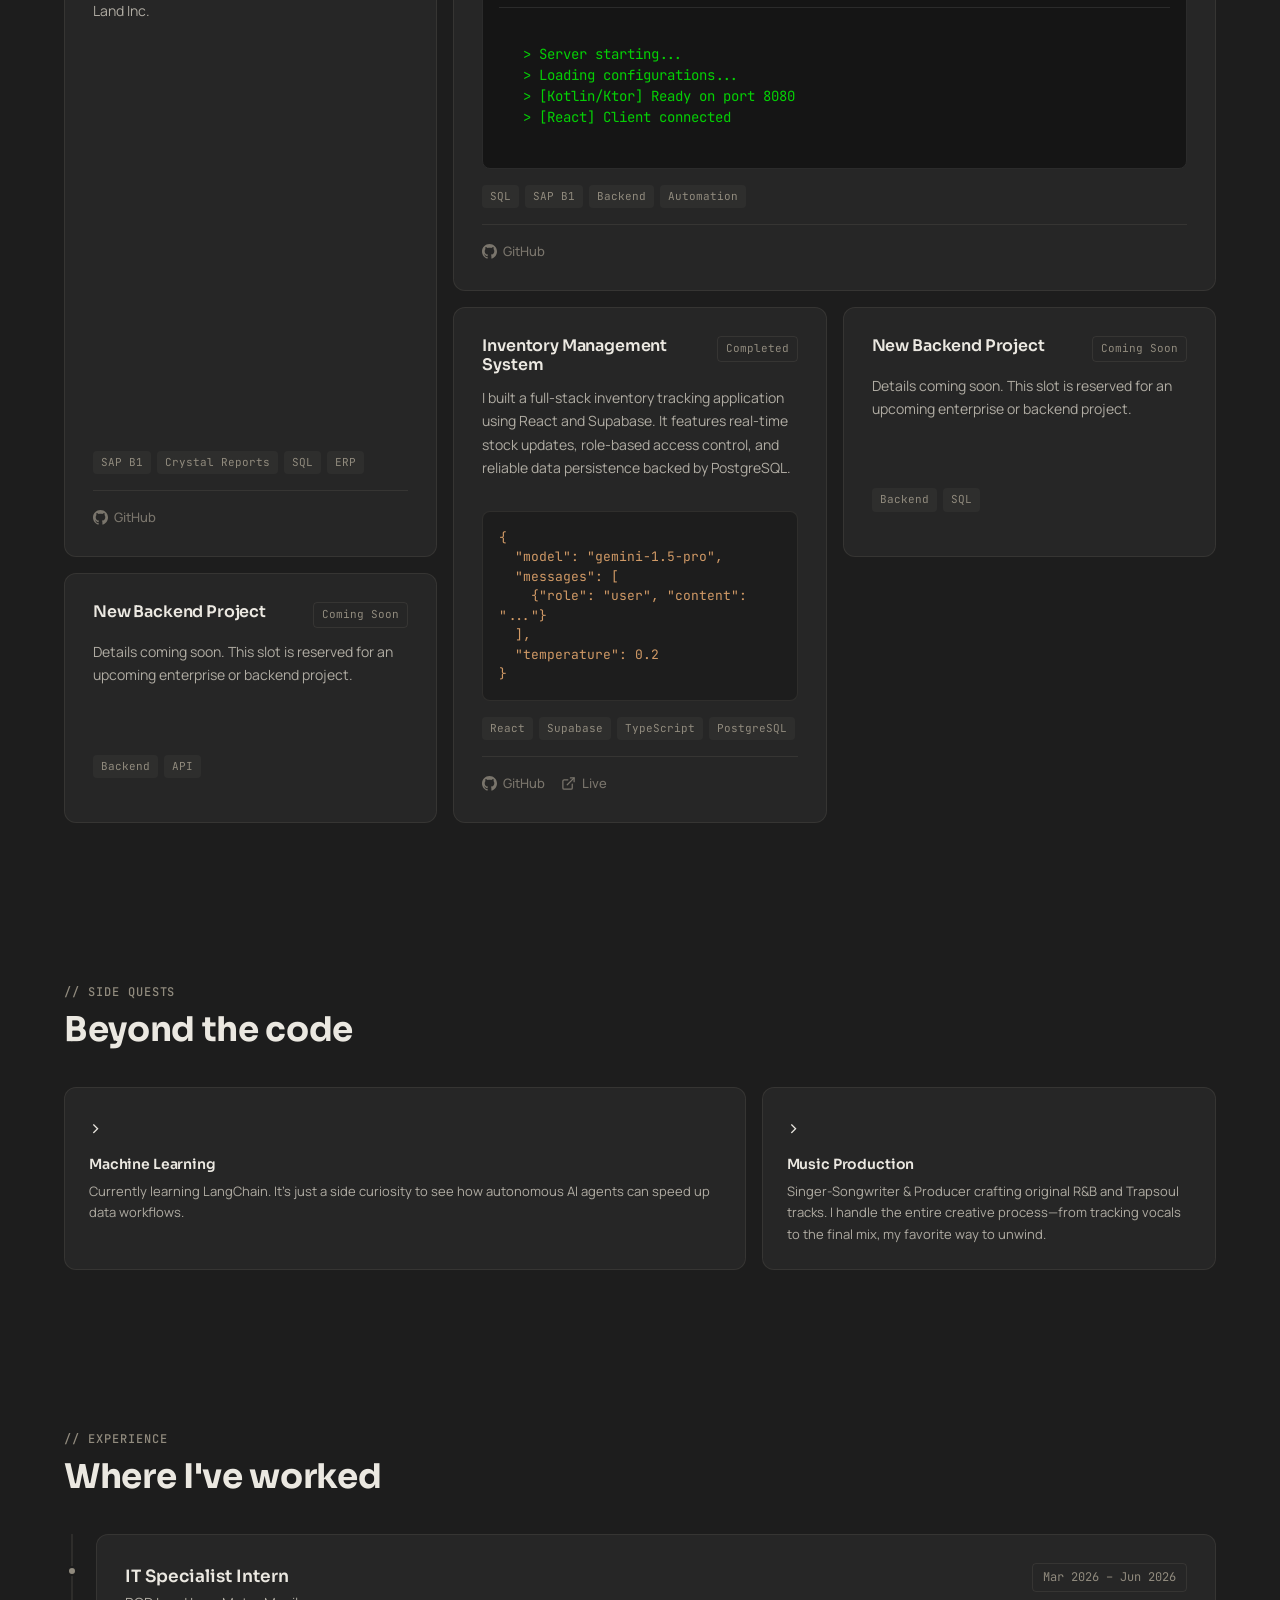
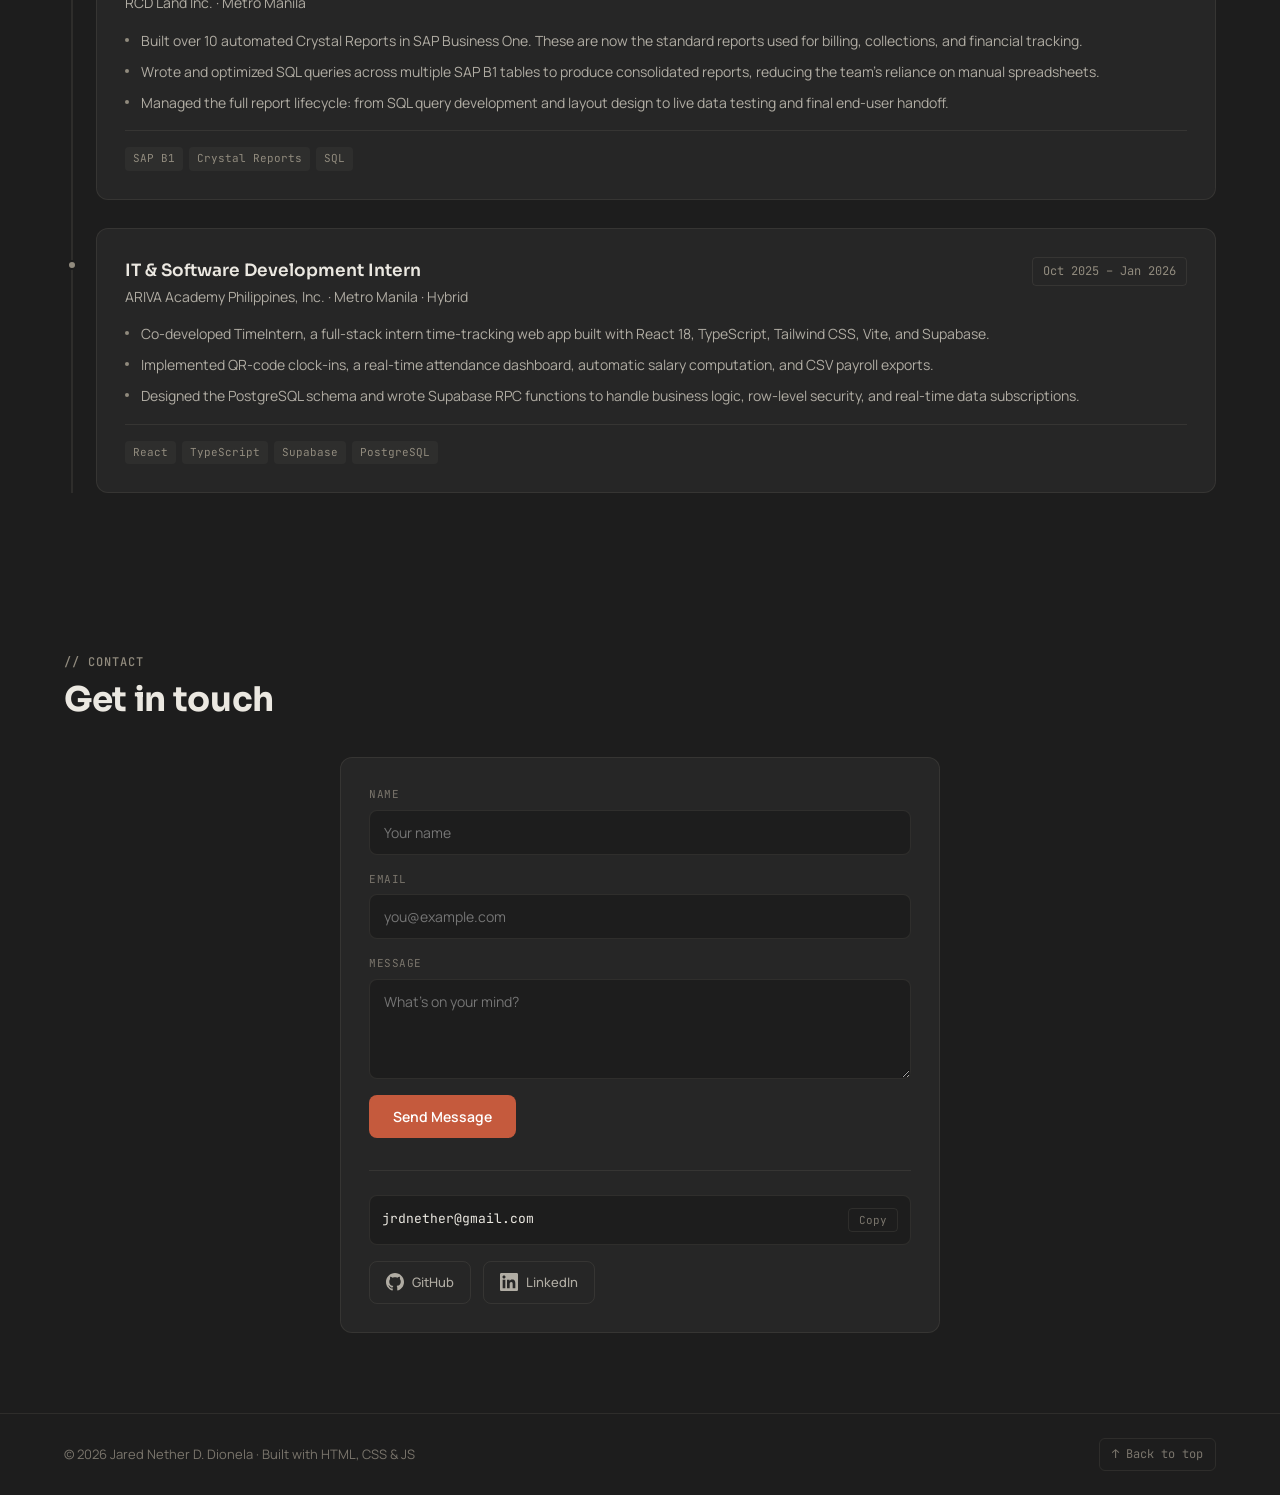
==== commit 9bcff730: "refactor: update UI theme variables, refine hero section content, and expand certification portfolio" ====
--- a/index.html
+++ b/index.html
@@ -92,8 +92,9 @@
       <!-- Right side: Description and Actions -->
       <div class="hero-right">
         <p class="hero-label mono">// introduction</p>
-        <p class="hero-tagline">I build database systems and explore machine learning on the side.</p>
-        <p class="hero-subtext" style="color: var(--text-muted); margin-top: 16px; font-weight: 500;">
+        <p class="hero-tagline">Architecting resilient data systems. Building for the web.
+          Exploring machine learning.</p>
+        <p class="hero-subtext">
           Enterprise Database Developer &middot; Full-Stack Web Developer &middot; SAP B1 Specialist
         </p>
         <div class="hero-actions" style="margin-top: 32px;">
@@ -128,17 +129,10 @@
         <div class="bento-card span-2 reveal">
           <div class="about-bio">
             <p>
-              I graduated from Mapúa University with a degree in Information Technology, specializing
-              in Enterprise Database Management. During my studies, I completed two internships focusing
-              on SAP/ERP reporting at RCD Land Inc. and full-stack web development at ARIVA Academy.
-            </p>
-            <p>
-              At RCD Land, I built automated Crystal Reports on SAP Business One. Those reports are now
-              the standard for billing and finance across the company. At ARIVA, I co-developed TimeIntern,
-              a production time-tracking app built with React, TypeScript, and Supabase.
-            </p>
-            <p>
-              I focus on writing clean queries and building systems that solve real business problems.
+              I architect data systems that don't break. While my formal background
+              is in Enterprise Database Management from Mapúa University, my focus
+              is on production reality: writing precise queries, designing resilient
+              architecture, and shipping tools that solve actual business problems.
             </p>
           </div>
           <div class="about-details">
@@ -213,49 +207,55 @@
           <div class="cert-item">
             <div class="cert-icon">></div>
             <div>
+              <div class="cert-name">Oracle Database Administration from Zero to Hero</div>
+              <div class="cert-meta">Packt · Jun 2025 · ID: 4IPMIZOQ9G48</div>
+              <a href="https://coursera.org/verify/specialization/4IPMIZOQ9G48" class="cert-verify">Verify
+                →</a>
+            </div>
+          </div>
+
+          <div class="cert-item">
+            <div class="cert-icon">></div>
+            <div>
               <div class="cert-name">AI Fundamentals</div>
               <div class="cert-meta">Google · Apr 2026 · ID: 5KL95ZZABTEK</div>
-              <a href="#" class="cert-verify">Verify →</a><!-- TODO: Replace with actual verification URL -->
+              <a href="https://coursera.org/verify/5KL95ZZABTEK" class="cert-verify">Verify
+                →</a>
             </div>
           </div>
 
           <div class="cert-item">
             <div class="cert-icon">></div>
             <div>
-              <div class="cert-name">Oracle Database Administration from Zero to Hero</div>
-              <div class="cert-meta">Packt · Jun 2025 · ID: 4IPMIZOQ9G48</div>
-              <a href="#" class="cert-verify">Verify →</a><!-- TODO: Replace with actual verification URL -->
+              <div class="cert-name">Software Development Processes & Methodologies</div>
+              <div class="cert-meta">University of Minnesota · Feb 2025 · ID: MO92W4WJOD9A</div>
+              <a href="https://coursera.org/verify/MO92W4WJOD9A" class="cert-verify">Verify
+                →</a>
             </div>
           </div>
 
           <div class="cert-item">
             <div class="cert-icon">></div>
             <div>
-              <div class="cert-name">Software Development Processes & Methodologies</div>
-              <div class="cert-meta">University of Minnesota · Feb 2025 · ID: MO92W4WJOD9A</div>
-              <a href="#" class="cert-verify">Verify →</a><!-- TODO: Replace with actual verification URL -->
-            </div>
-          </div>
-
-          <div class="cert-item cert-placeholder">
+              <div class="cert-name">Principles of Secure Coding</div>
+              <div class="cert-meta">University of California, Davis · Oct 2025 · ID: 9W853NOU4N5H</div>
+              <a href="https://coursera.org/verify/9W853NOU4N5H" class="cert-verify">Verify
+                →</a>
+            </div>
+          </div>
+
+          <div class="cert-item">
             <div class="cert-icon">></div>
             <div>
-              <div class="cert-name">More certifications in progress</div>
-              <div class="cert-meta">Open slot</div>
-            </div>
-          </div>
-
-          <div class="cert-item cert-placeholder">
-            <div class="cert-icon">></div>
-            <div>
-              <div class="cert-name">More certifications in progress</div>
-              <div class="cert-meta">Open slot</div>
-            </div>
-          </div>
-        </div>
-
-      </div><!-- .bento-grid -->
-    </div>
+              <div class="cert-name">Big Data, Artificial Intelligence, and Ethics</div>
+              <div class="cert-meta">University of California, Davis · Oct 2024 · ID: 1UVAFLQ2C7FO</div>
+              <a href="https://coursera.org/verify/1UVAFLQ2C7FO" class="cert-verify">Verify
+                →</a>
+            </div>
+          </div>
+
+        </div><!-- .bento-grid -->
+      </div>
   </section>
 
   <!-- ═══════════════════════════════════
@@ -287,9 +287,8 @@
           <div class="personality-icon">></div>
           <h3 class="personality-title">Machine Learning</h3>
           <p class="personality-note">
-            Prototyping with Generative AI to see how language models can optimize
-            complex systems. I'm exploring ways to automate report generation, streamline database
-            queries, and build smart, AI-driven workflows into modern web applications.
+            Currently learning LangChain. It's just a side curiosity to see how
+            autonomous AI agents can speed up data workflows.
           </p>
         </div>
 
--- a/style.css
+++ b/style.css
@@ -12,6 +12,8 @@
   --accent-brand: #C55A3D;
   /* Deep terracotta for distinct, authoritative warmth */
   --accent-brand-hover: #DF6C4C;
+  --text-on-brand: #FFFFFF;
+  --color-success: #348e58;
   --border-rest: rgba(145, 139, 126, 0.15);
 
   /* derived from the base palette */
@@ -45,6 +47,8 @@
   --accent-muted: #7A756C;
   --accent-brand: #B24022;
   --accent-brand-hover: #9E371C;
+  --text-on-brand: #FFFFFF;
+  --color-success: #348e58;
   --border-rest: rgba(145, 139, 126, 0.22);
   --shadow-hover: rgba(145, 139, 126, 0.15);
   --bg-glass: rgba(245, 243, 239, 0.6);
@@ -80,7 +84,7 @@
 
 ::selection {
   background: var(--accent-brand);
-  color: #FFFFFF;
+  color: var(--text-on-brand);
 }
 
 /* ── Faint dot pattern background ── */
@@ -406,7 +410,6 @@
 }
 
 .hero-label {
-  font-family: 'JetBrains Mono', monospace;
   font-size: 13px;
   color: var(--accent-muted);
   margin-bottom: 16px;
@@ -453,7 +456,7 @@
 
 .btn-primary {
   background: var(--accent-brand);
-  color: #FFFFFF;
+  color: var(--text-on-brand);
 }
 
 .btn-primary:hover {
@@ -484,10 +487,10 @@
   box-shadow: 0 2px 4px var(--shadow-hover);
 }
 
-.btn-success {
-  background: #348e58 !important;
-  color: #fff !important;
-  border-color: #348e58 !important;
+.btn.btn-success {
+  background: var(--color-success);
+  color: var(--text-on-brand);
+  border-color: var(--color-success);
 }
 
 /* ═══════════════════════════════════
@@ -1033,10 +1036,22 @@
   padding: var(--card-padding);
 }
 
+.contact-form-card {
+  max-width: 600px;
+  margin: 0 auto;
+}
+
 .contact-form {
   display: flex;
   flex-direction: column;
   gap: 16px;
+  margin-bottom: 32px;
+}
+
+.contact-separator {
+  border: 0;
+  border-top: 1px solid var(--border-rest);
+  margin-bottom: 24px;
 }
 
 .form-group {
@@ -1097,7 +1112,7 @@
   display: flex;
   align-items: center;
   gap: 10px;
-  margin-bottom: 24px;
+  margin-bottom: 16px;
   padding: 12px;
   border-radius: 8px;
   background: var(--bg-main);
@@ -1855,4 +1870,10 @@
   font-size: 15px;
   color: var(--text-secondary);
   line-height: 1.7;
+}
+
+.hero-subtext {
+  color: var(--text-muted);
+  margin-top: 16px;
+  font-weight: 500;
 }
